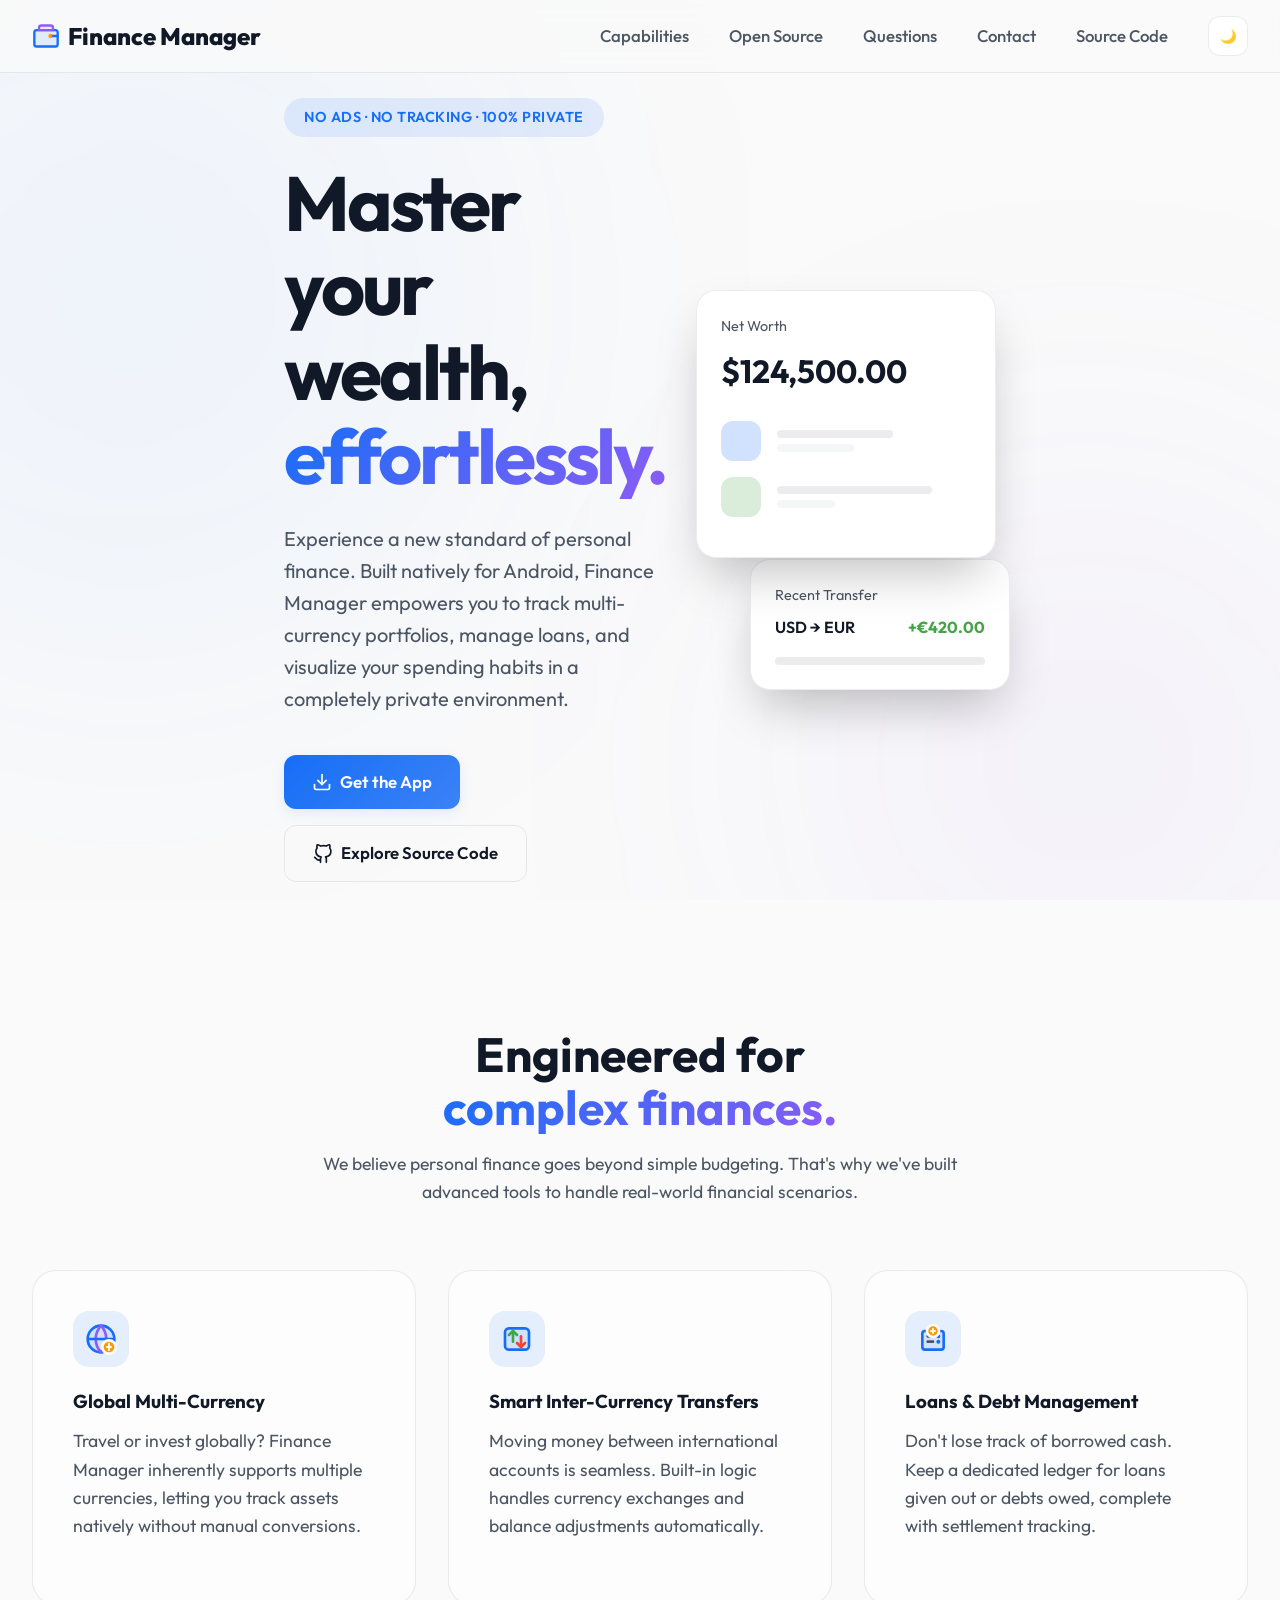
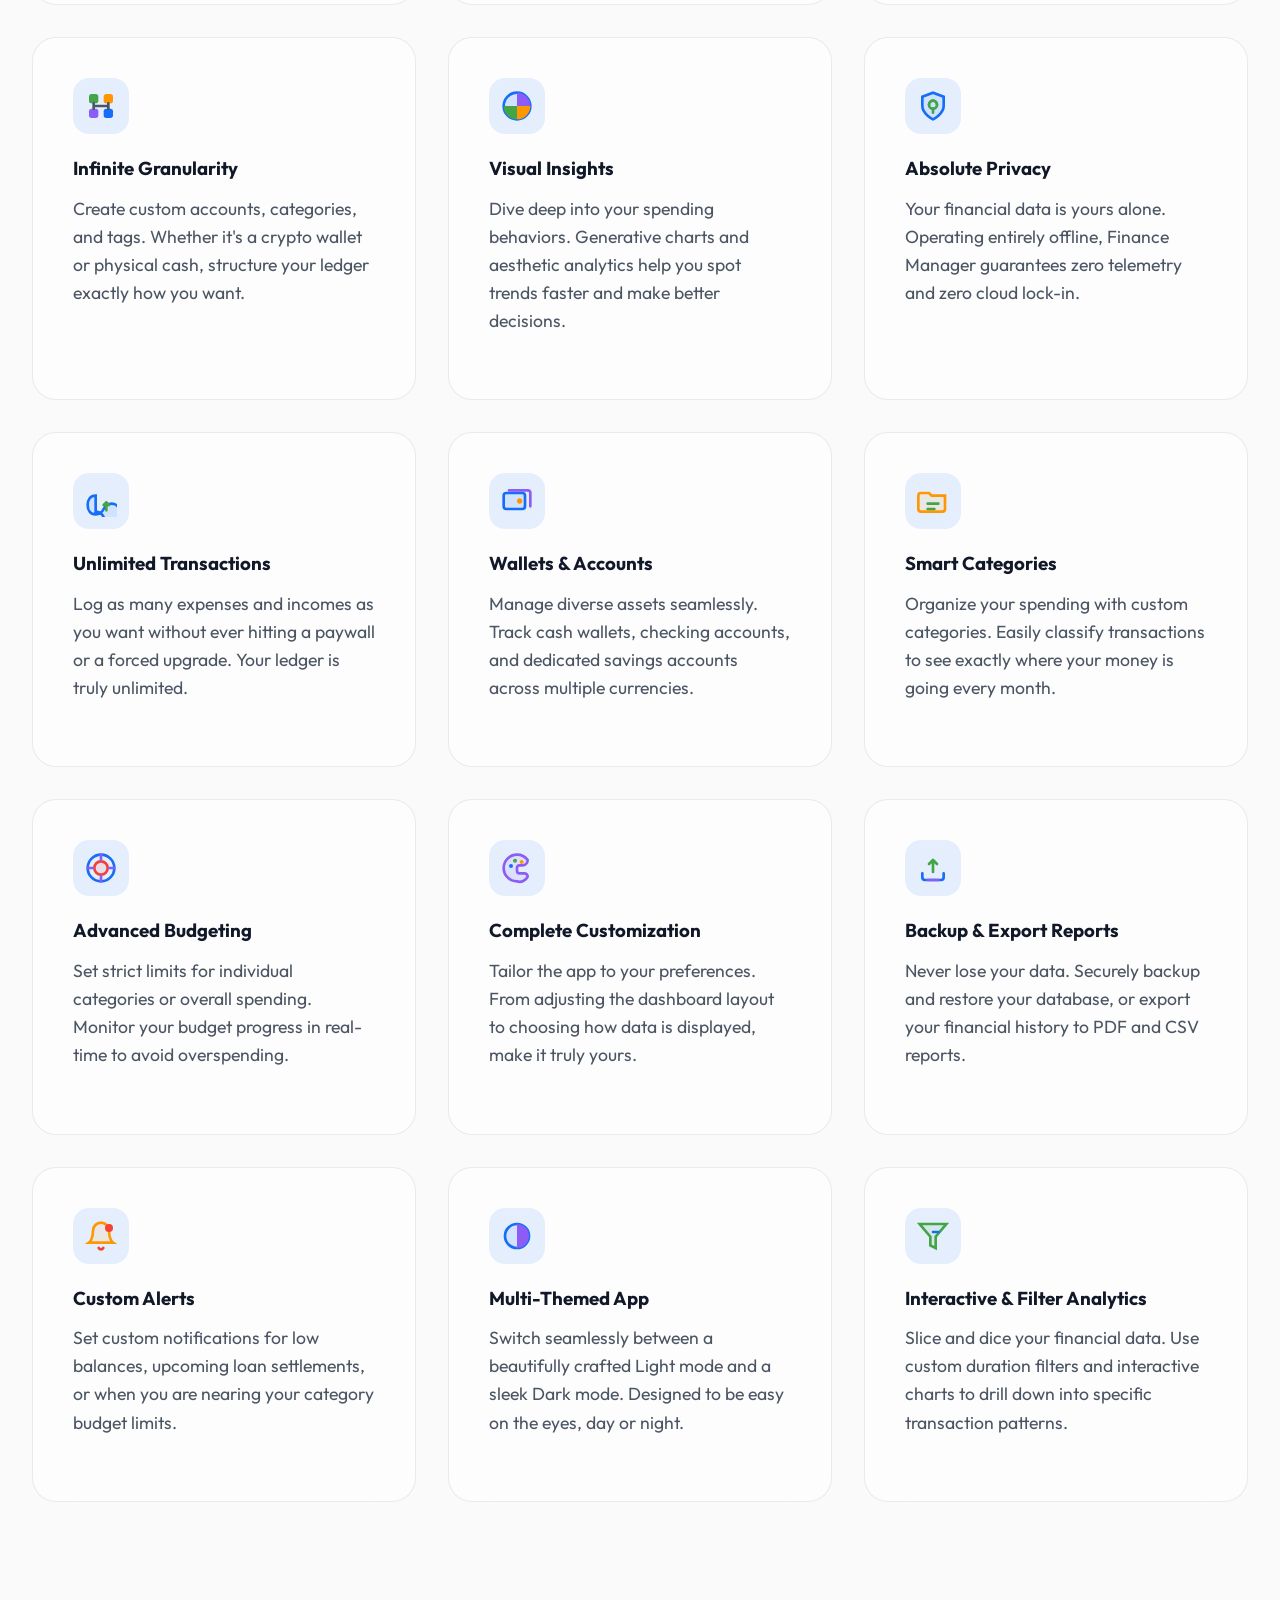
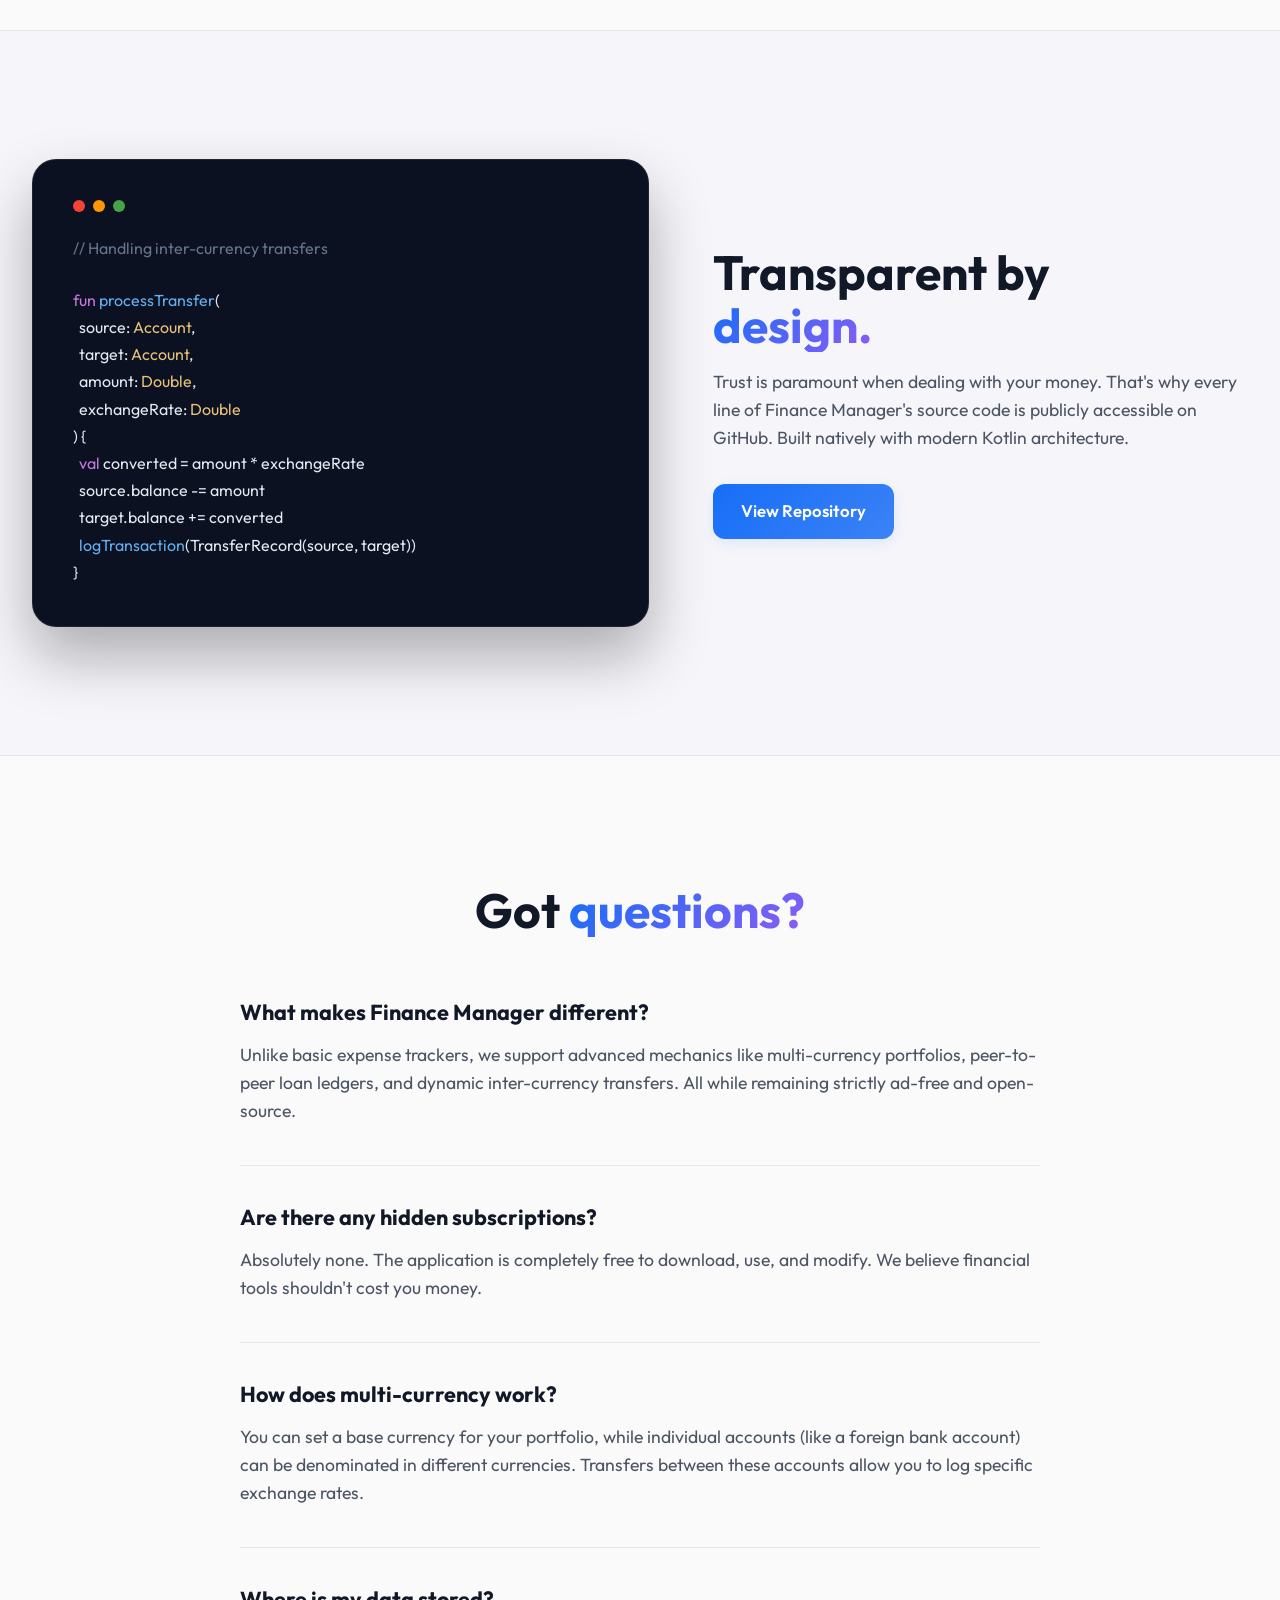
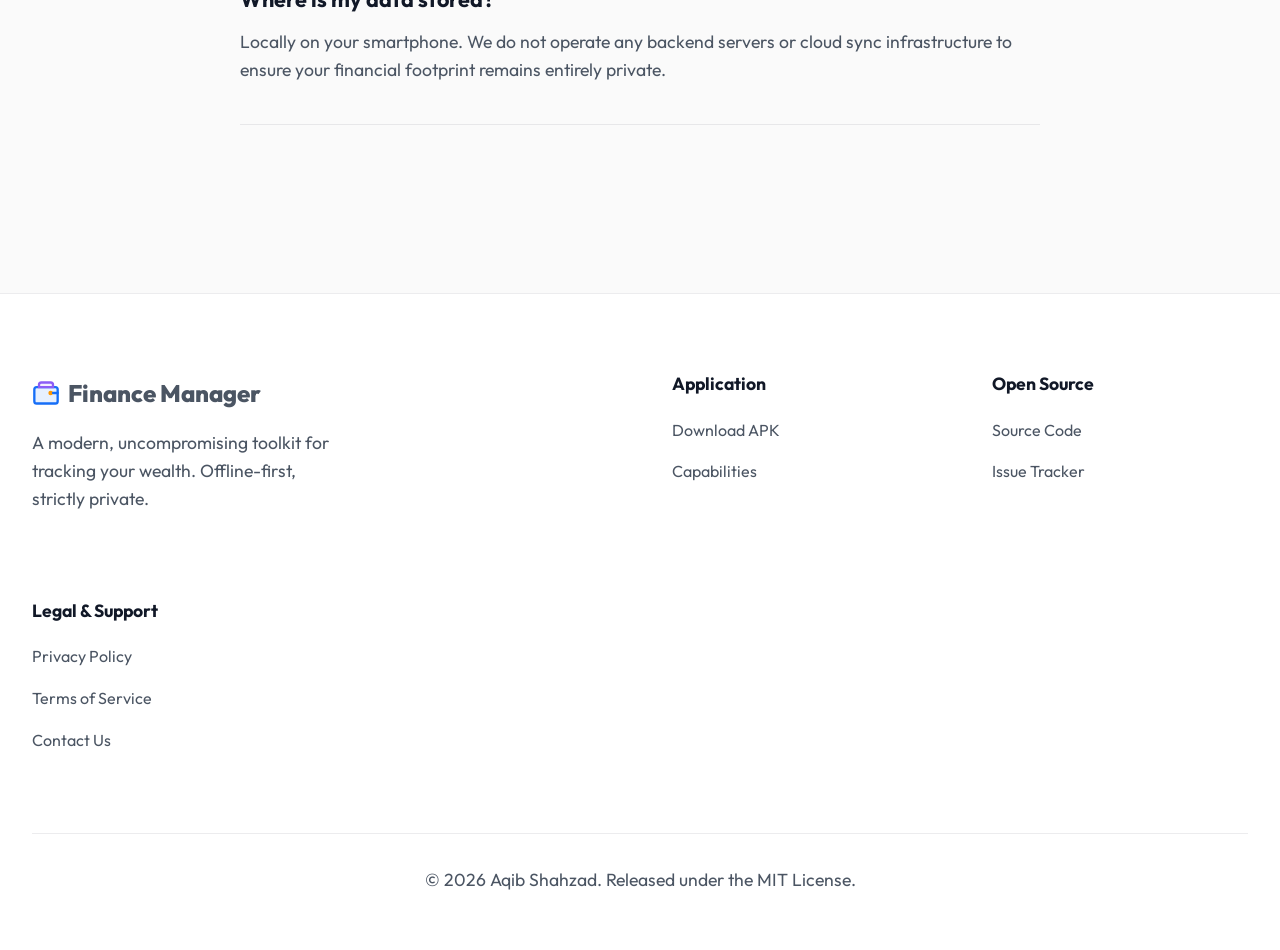
==== index.html @ 9b24bc6f "Added Code" ====
<!DOCTYPE html>
<html lang="en" data-theme="dark">
<head>
    <meta charset="UTF-8">
    <meta name="viewport" content="width=device-width, initial-scale=1.0">
    <title>Finance Manager | Premium Wealth Tracking</title>
    <meta name="description" content="Take absolute control of your wealth. Finance Manager is a modern, offline-first application designed to track expenses, handle multi-currency portfolios, manage loans, and visualize your financial future.">
    <link rel="stylesheet" href="index.css">
    <link rel="icon" href="data:image/svg+xml,<svg xmlns=%22http://www.w3.org/2000/svg%22 viewBox=%220 0 100 100%22><text y=%22.9em%22 font-size=%2290%22>🪙</text></svg>">
</head>
<body>
    <div class="bg-mesh"></div>

    <nav class="navbar">
        <div class="container">
            <a href="index.html" class="logo">
                <svg viewBox="0 0 24 24" fill="none">
                    <path d="M20 7H4a2 2 0 0 0-2 2v10a2 2 0 0 0 2 2h16a2 2 0 0 0 2-2V9a2 2 0 0 0-2-2z" stroke="var(--primary)" stroke-width="2" fill="rgba(22,110,247,0.1)"/>
                    <path d="M16 14a2 2 0 1 0 0-4 2 2 0 0 0 0 4z" fill="var(--warning)"/>
                    <path d="M22 12h-4" stroke="var(--primary)" stroke-width="2" stroke-linecap="round"/>
                    <path d="M8 3h8a2 2 0 0 1 2 2v2H6V5a2 2 0 0 1 2-2z" stroke="var(--accent)" stroke-width="2" fill="rgba(139, 92, 246, 0.1)"/>
                </svg>
                Finance Manager
            </a>
            <div class="nav-links">
                <a href="#features">Capabilities</a>
                <a href="#open-source">Open Source</a>
                <a href="#faq">Questions</a>
                <a href="contact.html">Contact</a>
                <a href="https://github.com/aqibshahzad4485/financemanager" target="_blank" rel="noopener noreferrer">Source Code</a>
                <button id="theme-toggle" class="theme-toggle" aria-label="Toggle Theme">
                    <svg viewBox="0 0 24 24"><path d="M12 3v1m0 16v1m9-9h-1M4 12H3m15.364 6.364l-.707-.707M6.343 6.343l-.707-.707m12.728 0l-.707.707M6.343 17.657l-.707.707M16 12a4 4 0 11-8 0 4 4 0 018 0z" stroke="currentColor" stroke-width="2" stroke-linecap="round" stroke-linejoin="round"/></svg>
                </button>
            </div>
        </div>
    </nav>

    <section class="hero reveal">
        <div class="container hero-container">
            <div class="hero-content">
                <span style="display:inline-block; padding: 0.5rem 1.25rem; border-radius: 50px; background: var(--glow-color); color: var(--primary); font-weight: 600; margin-bottom: 1.5rem; font-size: 0.9rem; letter-spacing: 0.5px;">NO ADS · NO TRACKING · 100% PRIVATE</span>
                <h1>Master your wealth, <br><span class="gradient-text">effortlessly.</span></h1>
                <p>Experience a new standard of personal finance. Built natively for Android, Finance Manager empowers you to track multi-currency portfolios, manage loans, and visualize your spending habits in a completely private environment.</p>
                <div class="hero-btns">
                    <a href="https://github.com/aqibshahzad4485/financemanager/releases" class="btn btn-primary" target="_blank" rel="noopener noreferrer">
                        <svg width="20" height="20" viewBox="0 0 24 24" fill="none" stroke="currentColor" stroke-width="2" stroke-linecap="round" stroke-linejoin="round"><path d="M21 15v4a2 2 0 0 1-2 2H5a2 2 0 0 1-2-2v-4"></path><polyline points="7 10 12 15 17 10"></polyline><line x1="12" y1="15" x2="12" y2="3"></line></svg>
                        Get the App
                    </a>
                    <a href="https://github.com/aqibshahzad4485/financemanager" class="btn btn-outline" target="_blank" rel="noopener noreferrer">
                        <svg width="20" height="20" viewBox="0 0 24 24" fill="none" stroke="currentColor" stroke-width="2" stroke-linecap="round" stroke-linejoin="round"><path d="M9 19c-5 1.5-5-2.5-7-3m14 6v-3.87a3.37 3.37 0 0 0-.94-2.61c3.14-.35 6.44-1.54 6.44-7A5.44 5.44 0 0 0 20 4.77 5.07 5.07 0 0 0 19.91 1S18.73.65 16 2.48a13.38 13.38 0 0 0-7 0C6.27.65 5.09 1 5.09 1A5.07 5.07 0 0 0 5 4.77a5.44 5.44 0 0 0-1.5 3.78c0 5.42 3.3 6.61 6.44 7A3.37 3.37 0 0 0 9 18.13V22"></path></svg>
                        Explore Source Code
                    </a>
                </div>
            </div>
            <div class="hero-visual">
                <div class="floating-cards">
                    <div class="card-mockup card-1">
                        <div style="font-size: 0.9rem; color: var(--text-muted); margin-bottom: 0.5rem;">Net Worth</div>
                        <div style="font-size: 2rem; font-weight: 700; color: var(--text-main); margin-bottom: 1.5rem;">$124,500.00</div>
                        <div class="mockup-row">
                            <div class="mockup-icon" style="background: rgba(22, 110, 247, 0.2);"></div>
                            <div style="flex:1;">
                                <div class="mockup-line" style="width: 60%; margin-bottom: 6px;"></div>
                                <div class="mockup-line" style="width: 40%; opacity: 0.5;"></div>
                            </div>
                        </div>
                        <div class="mockup-row">
                            <div class="mockup-icon" style="background: rgba(67, 165, 70, 0.2);"></div>
                            <div style="flex:1;">
                                <div class="mockup-line" style="width: 80%; margin-bottom: 6px;"></div>
                                <div class="mockup-line" style="width: 30%; opacity: 0.5;"></div>
                            </div>
                        </div>
                    </div>
                    <div class="card-mockup card-2">
                        <div style="font-size: 0.9rem; color: var(--text-muted); margin-bottom: 0.5rem;">Recent Transfer</div>
                        <div style="display:flex; justify-content: space-between; align-items: center; margin-bottom: 1rem;">
                            <div style="font-weight: 600;">USD → EUR</div>
                            <div style="color: var(--success); font-weight: 700;">+€420.00</div>
                        </div>
                        <div class="mockup-line" style="width: 100%;"></div>
                    </div>
                </div>
            </div>
        </div>
    </section>

    <section id="features" class="section">
        <div class="container">
            <div class="reveal" style="text-align: center; max-width: 700px; margin: 0 auto 1rem;">
                <h2 style="font-size: 3rem;">Engineered for <span class="gradient-text">complex finances.</span></h2>
                <p>We believe personal finance goes beyond simple budgeting. That's why we've built advanced tools to handle real-world financial scenarios.</p>
            </div>

            <div class="features-grid">
                <div class="feature-card reveal">
                    <div class="feature-icon-wrapper">
                        <svg viewBox="0 0 24 24" fill="none">
                            <circle cx="12" cy="12" r="10" stroke="var(--primary)" stroke-width="2" fill="rgba(22,110,247,0.1)"/>
                            <path d="M12 2a15.3 15.3 0 0 1 4 10 15.3 15.3 0 0 1-4 10 15.3 15.3 0 0 1-4-10 15.3 15.3 0 0 1 4-10z" stroke="var(--accent)" stroke-width="2"/>
                            <path d="M2 12h20" stroke="var(--primary)" stroke-width="2"/>
                            <circle cx="18" cy="18" r="5" fill="var(--warning)" stroke="var(--bg-color)" stroke-width="2"/>
                            <path d="M18 15.5v5m-1.5-2.5h3" stroke="var(--bg-color)" stroke-width="1.5" stroke-linecap="round"/>
                        </svg>
                    </div>
                    <h3>Global Multi-Currency</h3>
                    <p>Travel or invest globally? Finance Manager inherently supports multiple currencies, letting you track assets natively without manual conversions.</p>
                </div>

                <div class="feature-card reveal" style="transition-delay: 0.1s;">
                    <div class="feature-icon-wrapper">
                        <svg viewBox="0 0 24 24" fill="none">
                            <rect x="3" y="4" width="18" height="16" rx="3" stroke="var(--primary)" stroke-width="2" fill="rgba(22,110,247,0.1)"/>
                            <path d="M6 9l3 -3 3 3" stroke="var(--success)" stroke-width="2" stroke-linecap="round" stroke-linejoin="round"/>
                            <path d="M9 6v8" stroke="var(--success)" stroke-width="2" stroke-linecap="round"/>
                            <path d="M18 15l-3 3-3-3" stroke="var(--error)" stroke-width="2" stroke-linecap="round" stroke-linejoin="round"/>
                            <path d="M15 18v-8" stroke="var(--error)" stroke-width="2" stroke-linecap="round"/>
                        </svg>
                    </div>
                    <h3>Smart Inter-Currency Transfers</h3>
                    <p>Moving money between international accounts is seamless. Built-in logic handles currency exchanges and balance adjustments automatically.</p>
                </div>
                
                <div class="feature-card reveal" style="transition-delay: 0.2s;">
                    <div class="feature-icon-wrapper">
                        <svg viewBox="0 0 24 24" fill="none">
                            <rect x="4" y="6" width="16" height="14" rx="2" stroke="var(--primary)" stroke-width="2" fill="rgba(22,110,247,0.1)"/>
                            <path d="M16 10h.01M16 14h.01" stroke="var(--primary)" stroke-width="3" stroke-linecap="round"/>
                            <path d="M8 10h4m-4 4h4" stroke="var(--text-muted)" stroke-width="2" stroke-linecap="round"/>
                            <circle cx="12" cy="6" r="4.5" fill="var(--warning)" stroke="var(--bg-color)" stroke-width="2"/>
                            <path d="M12 4.5v3m-1.5-1.5h3" stroke="var(--bg-color)" stroke-width="1.5" stroke-linecap="round"/>
                        </svg>
                    </div>
                    <h3>Loans & Debt Management</h3>
                    <p>Don't lose track of borrowed cash. Keep a dedicated ledger for loans given out or debts owed, complete with settlement tracking.</p>
                </div>

                <div class="feature-card reveal" style="transition-delay: 0.3s;">
                    <div class="feature-icon-wrapper">
                        <svg viewBox="0 0 24 24" fill="none">
                            <rect x="3" y="3" width="7" height="7" rx="2" fill="var(--success)"/>
                            <rect x="14" y="3" width="7" height="7" rx="2" fill="var(--warning)"/>
                            <rect x="3" y="14" width="7" height="7" rx="2" fill="var(--accent)"/>
                            <rect x="14" y="14" width="7" height="7" rx="2" fill="var(--primary)"/>
                            <path d="M6.5 10v4m11-4v4m-11-2h11" stroke="var(--text-muted)" stroke-width="2" stroke-linecap="round" stroke-linejoin="round"/>
                        </svg>
                    </div>
                    <h3>Infinite Granularity</h3>
                    <p>Create custom accounts, categories, and tags. Whether it's a crypto wallet or physical cash, structure your ledger exactly how you want.</p>
                </div>

                <div class="feature-card reveal" style="transition-delay: 0.4s;">
                    <div class="feature-icon-wrapper">
                        <svg viewBox="0 0 24 24" fill="none">
                            <circle cx="12" cy="12" r="10" stroke="var(--primary)" stroke-width="2"/>
                            <path d="M12 2a10 10 0 0 1 10 10h-10v-10z" fill="var(--accent)"/>
                            <path d="M12 12h10a10 10 0 0 1-10 10v-10z" fill="var(--warning)"/>
                            <path d="M12 12v10a10 10 0 0 1-10-10h10z" fill="var(--success)"/>
                            <path d="M12 12h-10a10 10 0 0 1 10-10v10z" fill="rgba(22,110,247,0.1)"/>
                        </svg>
                    </div>
                    <h3>Visual Insights</h3>
                    <p>Dive deep into your spending behaviors. Generative charts and aesthetic analytics help you spot trends faster and make better decisions.</p>
                </div>

                <div class="feature-card reveal" style="transition-delay: 0.5s;">
                    <div class="feature-icon-wrapper">
                        <svg viewBox="0 0 24 24" fill="none">
                            <path d="M12 22s8-4 8-10V5l-8-3-8 3v7c0 6 8 10 8 10z" stroke="var(--primary)" stroke-width="2" fill="rgba(22,110,247,0.1)"/>
                            <circle cx="12" cy="11" r="3" stroke="var(--success)" stroke-width="2"/>
                            <path d="M12 14v3" stroke="var(--success)" stroke-width="2" stroke-linecap="round"/>
                            <path d="M9 11c0-1.66 1.34-3 3-3s3 1.34 3 3" stroke="var(--success)" stroke-width="2" stroke-linecap="round"/>
                        </svg>
                    </div>
                    <h3>Absolute Privacy</h3>
                    <p>Your financial data is yours alone. Operating entirely offline, Finance Manager guarantees zero telemetry and zero cloud lock-in.</p>
                </div>

                <!-- New Added Features -->
                <div class="feature-card reveal" style="transition-delay: 0.1s;">
                    <div class="feature-icon-wrapper">
                        <svg viewBox="0 0 24 24" fill="none">
                            <path d="M8 8C4 8 2 11 2 15s2 7 6 7c3 0 5-2 6-4 1-2 3-4 6-4 4 0 6 3 6 7s-2 7-6 7c-3 0-5-2-6-4-1-2-3-4-6-4z" stroke="var(--primary)" stroke-width="2" fill="rgba(22,110,247,0.1)"/>
                            <path d="M14 15l2-2 2 2m-2-2v6" stroke="var(--success)" stroke-width="2" stroke-linecap="round" stroke-linejoin="round"/>
                        </svg>
                    </div>
                    <h3>Unlimited Transactions</h3>
                    <p>Log as many expenses and incomes as you want without ever hitting a paywall or a forced upgrade. Your ledger is truly unlimited.</p>
                </div>

                <div class="feature-card reveal" style="transition-delay: 0.2s;">
                    <div class="feature-icon-wrapper">
                        <svg viewBox="0 0 24 24" fill="none">
                            <rect x="2" y="6" width="16" height="12" rx="2" stroke="var(--primary)" stroke-width="2" fill="rgba(22,110,247,0.1)"/>
                            <path d="M6 4h14a2 2 0 0 1 2 2v10" stroke="var(--accent)" stroke-width="2" stroke-linecap="round"/>
                            <circle cx="14" cy="12" r="2" fill="var(--warning)"/>
                        </svg>
                    </div>
                    <h3>Wallets & Accounts</h3>
                    <p>Manage diverse assets seamlessly. Track cash wallets, checking accounts, and dedicated savings accounts across multiple currencies.</p>
                </div>

                <div class="feature-card reveal" style="transition-delay: 0.3s;">
                    <div class="feature-icon-wrapper">
                        <svg viewBox="0 0 24 24" fill="none">
                            <path d="M3 6h6l2 2h10v10a2 2 0 0 1-2 2H3a2 2 0 0 1-2-2V8a2 2 0 0 1 2-2z" stroke="var(--warning)" stroke-width="2" fill="rgba(255,152,0,0.1)"/>
                            <path d="M8 14h8M8 18h5" stroke="var(--success)" stroke-width="2" stroke-linecap="round"/>
                        </svg>
                    </div>
                    <h3>Smart Categories</h3>
                    <p>Organize your spending with custom categories. Easily classify transactions to see exactly where your money is going every month.</p>
                </div>

                <div class="feature-card reveal" style="transition-delay: 0.4s;">
                    <div class="feature-icon-wrapper">
                        <svg viewBox="0 0 24 24" fill="none">
                            <circle cx="12" cy="12" r="10" stroke="var(--primary)" stroke-width="2"/>
                            <circle cx="12" cy="12" r="5" stroke="var(--error)" stroke-width="2" fill="rgba(244,67,54,0.1)"/>
                            <path d="M12 2v4M12 18v4M2 12h4M18 12h4" stroke="var(--accent)" stroke-width="2" stroke-linecap="round"/>
                        </svg>
                    </div>
                    <h3>Advanced Budgeting</h3>
                    <p>Set strict limits for individual categories or overall spending. Monitor your budget progress in real-time to avoid overspending.</p>
                </div>

                <div class="feature-card reveal" style="transition-delay: 0.5s;">
                    <div class="feature-icon-wrapper">
                        <svg viewBox="0 0 24 24" fill="none">
                            <path d="M12 22C6.477 22 2 17.523 2 12S6.477 2 12 2a9.99 9.99 0 0 1 8 4 4 4 0 0 1-4 4h-2a2 2 0 0 0-2 2v2a2 2 0 0 0 2 2h3.5c1.4 0 2.5 1.1 2.5 2.5A6.5 6.5 0 0 1 12 22z" stroke="var(--accent)" stroke-width="2" fill="rgba(139,92,246,0.1)"/>
                            <circle cx="7.5" cy="10.5" r="1.5" fill="var(--primary)"/>
                            <circle cx="10.5" cy="6.5" r="1.5" fill="var(--success)"/>
                            <circle cx="15.5" cy="7.5" r="1.5" fill="var(--warning)"/>
                        </svg>
                    </div>
                    <h3>Complete Customization</h3>
                    <p>Tailor the app to your preferences. From adjusting the dashboard layout to choosing how data is displayed, make it truly yours.</p>
                </div>

                <div class="feature-card reveal" style="transition-delay: 0.1s;">
                    <div class="feature-icon-wrapper">
                        <svg viewBox="0 0 24 24" fill="none">
                            <path d="M12 15v-9m-3 3l3-3 3 3" stroke="var(--success)" stroke-width="2" stroke-linecap="round" stroke-linejoin="round"/>
                            <path d="M20 16v3a2 2 0 0 1-2 2H6a2 2 0 0 1-2-2v-3" stroke="var(--primary)" stroke-width="2" stroke-linecap="round"/>
                            <path d="M8 21h8" stroke="var(--accent)" stroke-width="2" stroke-linecap="round"/>
                        </svg>
                    </div>
                    <h3>Backup & Export Reports</h3>
                    <p>Never lose your data. Securely backup and restore your database, or export your financial history to PDF and CSV reports.</p>
                </div>

                <div class="feature-card reveal" style="transition-delay: 0.2s;">
                    <div class="feature-icon-wrapper">
                        <svg viewBox="0 0 24 24" fill="none">
                            <path d="M18 8A6 6 0 0 0 6 8c0 7-3 9-3 9h18s-3-2-3-9" stroke="var(--warning)" stroke-width="2" fill="rgba(255,152,0,0.1)"/>
                            <path d="M13.73 21a2 2 0 0 1-3.46 0" stroke="var(--error)" stroke-width="2" stroke-linecap="round"/>
                            <circle cx="18" cy="6" r="3" fill="var(--error)"/>
                        </svg>
                    </div>
                    <h3>Custom Alerts</h3>
                    <p>Set custom notifications for low balances, upcoming loan settlements, or when you are nearing your category budget limits.</p>
                </div>

                <div class="feature-card reveal" style="transition-delay: 0.3s;">
                    <div class="feature-icon-wrapper">
                        <svg viewBox="0 0 24 24" fill="none">
                            <circle cx="12" cy="12" r="9" stroke="var(--primary)" stroke-width="2"/>
                            <path d="M12 3a9 9 0 0 1 0 18z" fill="var(--accent)"/>
                            <path d="M12 3a9 9 0 0 0 0 18z" fill="rgba(22,110,247,0.1)"/>
                        </svg>
                    </div>
                    <h3>Multi-Themed App</h3>
                    <p>Switch seamlessly between a beautifully crafted Light mode and a sleek Dark mode. Designed to be easy on the eyes, day or night.</p>
                </div>

                <div class="feature-card reveal" style="transition-delay: 0.4s;">
                    <div class="feature-icon-wrapper">
                        <svg viewBox="0 0 24 24" fill="none">
                            <path d="M22 3H2l8 9.46V19l4 2v-8.54L22 3z" stroke="var(--success)" stroke-width="2" fill="rgba(67,165,70,0.1)"/>
                            <path d="M12 9h4" stroke="var(--primary)" stroke-width="2" stroke-linecap="round"/>
                        </svg>
                    </div>
                    <h3>Interactive & Filter Analytics</h3>
                    <p>Slice and dice your financial data. Use custom duration filters and interactive charts to drill down into specific transaction patterns.</p>
                </div>
            </div>
        </div>
    </section>

    <section id="open-source" class="section" style="background: rgba(139, 92, 246, 0.03); border-top: 1px solid var(--border-color); border-bottom: 1px solid var(--border-color);">
        <div class="container" style="display: flex; align-items: center; justify-content: space-between; gap: 4rem; flex-wrap: wrap;">
            <div class="reveal" style="flex: 1; min-width: 300px; background: #0B1121; padding: 2.5rem; border-radius: 24px; border: 1px solid rgba(255,255,255,0.08); color: #F8FAFC; box-shadow: 0 30px 60px rgba(0,0,0,0.3); font-family: monospace; font-size: 1rem;">
                <div style="display: flex; gap: 8px; margin-bottom: 1.5rem;">
                    <div style="width: 12px; height: 12px; border-radius: 50%; background: #F44336;"></div>
                    <div style="width: 12px; height: 12px; border-radius: 50%; background: #FF9800;"></div>
                    <div style="width: 12px; height: 12px; border-radius: 50%; background: #43A546;"></div>
                </div>
                <div style="color: #64748B;">// Handling inter-currency transfers</div>
                <br>
                <div style="color: #E2E8F0; line-height: 1.7;">
                    <span style="color: #C678DD;">fun</span> <span style="color: #61AFEF;">processTransfer</span>(<br>
                    &nbsp;&nbsp;source: <span style="color: #E5C07B;">Account</span>,<br>
                    &nbsp;&nbsp;target: <span style="color: #E5C07B;">Account</span>,<br>
                    &nbsp;&nbsp;amount: <span style="color: #E5C07B;">Double</span>,<br>
                    &nbsp;&nbsp;exchangeRate: <span style="color: #E5C07B;">Double</span><br>
                    ) {<br>
                    &nbsp;&nbsp;<span style="color: #C678DD;">val</span> converted = amount * exchangeRate<br>
                    &nbsp;&nbsp;source.balance -= amount<br>
                    &nbsp;&nbsp;target.balance += converted<br>
                    &nbsp;&nbsp;<span style="color: #61AFEF;">logTransaction</span>(TransferRecord(source, target))<br>
                    }
                </div>
            </div>
            <div class="reveal" style="flex: 1; min-width: 300px;">
                <h2 style="font-size: 3rem;">Transparent by <br><span class="gradient-text">design.</span></h2>
                <p>Trust is paramount when dealing with your money. That's why every line of Finance Manager's source code is publicly accessible on GitHub. Built natively with modern Kotlin architecture.</p>
                <div style="display: flex; gap: 1rem; margin-top: 2rem;">
                    <a href="https://github.com/aqibshahzad4485/financemanager" class="btn btn-primary" target="_blank" rel="noopener noreferrer">View Repository</a>
                </div>
            </div>
        </div>
    </section>

    <section id="faq" class="section">
        <div class="container">
            <h2 class="reveal" style="text-align: center; font-size: 3rem; margin-bottom: 4rem;">Got <span class="gradient-text">questions?</span></h2>
            
            <div style="max-width: 800px; margin: 0 auto;">
                <div class="reveal" style="margin-bottom: 2.5rem; padding-bottom: 2.5rem; border-bottom: 1px solid var(--border-color);">
                    <h3 style="font-size: 1.35rem;">What makes Finance Manager different?</h3>
                    <p style="margin-bottom: 0;">Unlike basic expense trackers, we support advanced mechanics like multi-currency portfolios, peer-to-peer loan ledgers, and dynamic inter-currency transfers. All while remaining strictly ad-free and open-source.</p>
                </div>
                
                <div class="reveal" style="margin-bottom: 2.5rem; padding-bottom: 2.5rem; border-bottom: 1px solid var(--border-color);">
                    <h3 style="font-size: 1.35rem;">Are there any hidden subscriptions?</h3>
                    <p style="margin-bottom: 0;">Absolutely none. The application is completely free to download, use, and modify. We believe financial tools shouldn't cost you money.</p>
                </div>

                <div class="reveal" style="margin-bottom: 2.5rem; padding-bottom: 2.5rem; border-bottom: 1px solid var(--border-color);">
                    <h3 style="font-size: 1.35rem;">How does multi-currency work?</h3>
                    <p style="margin-bottom: 0;">You can set a base currency for your portfolio, while individual accounts (like a foreign bank account) can be denominated in different currencies. Transfers between these accounts allow you to log specific exchange rates.</p>
                </div>

                <div class="reveal" style="margin-bottom: 2.5rem; padding-bottom: 2.5rem; border-bottom: 1px solid var(--border-color);">
                    <h3 style="font-size: 1.35rem;">Where is my data stored?</h3>
                    <p style="margin-bottom: 0;">Locally on your smartphone. We do not operate any backend servers or cloud sync infrastructure to ensure your financial footprint remains entirely private.</p>
                </div>
            </div>
        </div>
    </section>

    <footer class="footer reveal">
        <div class="container">
            <div class="footer-grid">
                <div class="footer-col" style="grid-column: span 2;">
                    <a href="index.html" class="logo" style="margin-bottom: 1rem;">
                        <svg viewBox="0 0 24 24" fill="none">
                            <path d="M20 7H4a2 2 0 0 0-2 2v10a2 2 0 0 0 2 2h16a2 2 0 0 0 2-2V9a2 2 0 0 0-2-2z" stroke="var(--primary)" stroke-width="2" fill="rgba(22,110,247,0.1)"/>
                            <path d="M16 14a2 2 0 1 0 0-4 2 2 0 0 0 0 4z" fill="var(--warning)"/>
                            <path d="M22 12h-4" stroke="var(--primary)" stroke-width="2" stroke-linecap="round"/>
                            <path d="M8 3h8a2 2 0 0 1 2 2v2H6V5a2 2 0 0 1 2-2z" stroke="var(--accent)" stroke-width="2" fill="rgba(139, 92, 246, 0.1)"/>
                        </svg>
                        Finance Manager
                    </a>
                    <p style="max-width: 300px;">A modern, uncompromising toolkit for tracking your wealth. Offline-first, strictly private.</p>
                </div>
                <div class="footer-col">
                    <h4>Application</h4>
                    <ul>
                        <li><a href="https://github.com/aqibshahzad4485/financemanager/releases">Download APK</a></li>
                        <li><a href="#features">Capabilities</a></li>
                    </ul>
                </div>
                <div class="footer-col">
                    <h4>Open Source</h4>
                    <ul>
                        <li><a href="https://github.com/aqibshahzad4485/financemanager" target="_blank" rel="noopener noreferrer">Source Code</a></li>
                        <li><a href="https://github.com/aqibshahzad4485/financemanager/issues" target="_blank" rel="noopener noreferrer">Issue Tracker</a></li>
                    </ul>
                </div>
                <div class="footer-col">
                    <h4>Legal & Support</h4>
                    <ul>
                        <li><a href="privacy-policy.html">Privacy Policy</a></li>
                        <li><a href="terms.html">Terms of Service</a></li>
                        <li><a href="contact.html">Contact Us</a></li>
                    </ul>
                </div>
            </div>
            <div class="footer-bottom">
                <p>&copy; 2026 Aqib Shahzad. Released under the MIT License.</p>
            </div>
        </div>
    </footer>

    <script src="script.js"></script>
</body>
</html>
---- index.css ----
@import url('https://fonts.googleapis.com/css2?family=Outfit:wght@300;400;500;600;700;800&display=swap');

:root {
    /* Brand Colors from App */
    --primary: #166EF7;
    --primary-hover: #1059C9;
    --success: #43A546;
    --warning: #FF9800;
    --error: #F44336;
    --accent: #8b5CF6; /* New accent for gradient mix */

    /* Light Theme */
    --bg-color: #FAFAFA;
    --text-main: #111827;
    --text-muted: #4B5563;
    --card-bg: rgba(255, 255, 255, 0.6);
    --nav-bg: rgba(250, 250, 250, 0.85);
    --border-color: rgba(17, 24, 39, 0.08);
    --glow-color: rgba(22, 110, 247, 0.1);
    --surface: #ffffff;
}

[data-theme="dark"] {
    /* Dark Theme */
    --bg-color: #050505;
    --text-main: #F9FAFB;
    --text-muted: #9CA3AF;
    --card-bg: rgba(17, 24, 39, 0.4);
    --nav-bg: rgba(5, 5, 5, 0.85);
    --border-color: rgba(255, 255, 255, 0.08);
    --glow-color: rgba(22, 110, 247, 0.2);
    --surface: #111827;
    color-scheme: dark;
}

* {
    margin: 0;
    padding: 0;
    box-sizing: border-box;
    font-family: 'Outfit', sans-serif;
    transition: background-color 0.3s ease, color 0.3s ease, border-color 0.3s ease;
}

body {
    background-color: var(--bg-color);
    color: var(--text-main);
    line-height: 1.6;
    overflow-x: hidden;
    position: relative;
}

/* Background Gradients */
.bg-mesh {
    position: fixed;
    top: 0;
    left: 0;
    width: 100vw;
    height: 100vh;
    z-index: -1;
    overflow: hidden;
    pointer-events: none;
}
.bg-mesh::before, .bg-mesh::after {
    content: '';
    position: absolute;
    border-radius: 50%;
    filter: blur(150px);
    opacity: 0.5;
    animation: float 25s infinite ease-in-out alternate;
}
.bg-mesh::before {
    top: -10%;
    left: -20%;
    width: 60vw;
    height: 60vw;
    background: var(--glow-color);
}
.bg-mesh::after {
    bottom: -20%;
    right: -10%;
    width: 50vw;
    height: 50vw;
    background: rgba(139, 92, 246, 0.1); /* Subtle accent purple */
    animation-delay: -12s;
}

@keyframes float {
    0% { transform: translate(0, 0) scale(1); }
    100% { transform: translate(15%, 15%) scale(1.2); }
}

/* Typography utilities */
h1, h2, h3, h4 {
    font-weight: 700;
    line-height: 1.1;
    margin-bottom: 1rem;
    color: var(--text-main);
}
p {
    color: var(--text-muted);
    margin-bottom: 1.5rem;
    font-size: 1.1rem;
}
a {
    color: var(--primary);
    text-decoration: none;
    transition: color 0.2s ease;
}
a:hover {
    color: var(--primary-hover);
}
.gradient-text {
    background: linear-gradient(135deg, var(--primary), var(--accent));
    -webkit-background-clip: text;
    -webkit-text-fill-color: transparent;
    display: inline-block;
}

/* Layout Utilities */
.container {
    max-width: 1280px;
    margin: 0 auto;
    padding: 0 2rem;
}
.section {
    padding: 8rem 0;
}

/* Navbar */
.navbar {
    position: fixed;
    top: 0;
    width: 100%;
    padding: 1rem 0;
    background: var(--nav-bg);
    backdrop-filter: blur(16px);
    -webkit-backdrop-filter: blur(16px);
    border-bottom: 1px solid var(--border-color);
    z-index: 1000;
}
.navbar .container {
    display: flex;
    justify-content: space-between;
    align-items: center;
}
.logo {
    font-size: 1.5rem;
    font-weight: 800;
    display: flex;
    align-items: center;
    gap: 0.5rem;
    color: var(--text-main);
}
.logo svg {
    width: 28px;
    height: 28px;
}
.nav-links {
    display: flex;
    gap: 2.5rem;
    align-items: center;
}
.nav-links a {
    color: var(--text-muted);
    font-weight: 500;
    font-size: 1.05rem;
}
.nav-links a:hover {
    color: var(--primary);
}

/* Buttons */
.btn {
    display: inline-flex;
    align-items: center;
    justify-content: center;
    gap: 0.5rem;
    padding: 0.875rem 1.75rem;
    border-radius: 12px;
    font-weight: 600;
    cursor: pointer;
    border: none;
    transition: all 0.3s cubic-bezier(0.4, 0, 0.2, 1);
    font-size: 1.05rem;
}
.btn-primary {
    background: linear-gradient(135deg, var(--primary), #3B82F6);
    color: #fff !important;
    box-shadow: 0 4px 14px var(--glow-color);
}
.btn-primary:hover {
    transform: translateY(-2px);
    box-shadow: 0 8px 25px var(--glow-color);
}
.btn-outline {
    background: transparent;
    color: var(--text-main) !important;
    border: 1.5px solid var(--border-color);
}
.btn-outline:hover {
    border-color: var(--primary);
    background: var(--glow-color);
}

/* Hero Section: Side-by-Side */
.hero {
    min-height: 100vh;
    display: flex;
    align-items: center;
    padding-top: 80px;
}
.hero-container {
    display: flex;
    align-items: center;
    gap: 4rem;
}
.hero-content {
    flex: 1;
}
.hero-visual {
    flex: 1;
    position: relative;
}
.hero h1 {
    font-size: clamp(3.5rem, 6vw, 5.5rem);
    letter-spacing: -0.04em;
    margin-bottom: 1.5rem;
}
.hero p {
    font-size: 1.25rem;
    max-width: 540px;
    margin-bottom: 2.5rem;
}
.hero-btns {
    display: flex;
    gap: 1rem;
    flex-wrap: wrap;
}

/* Floating App Preview Cards */
.floating-cards {
    position: relative;
    width: 100%;
    height: 500px;
}
.card-mockup {
    position: absolute;
    background: var(--surface);
    border: 1px solid var(--border-color);
    border-radius: 20px;
    padding: 1.5rem;
    box-shadow: 0 25px 50px -12px rgba(0,0,0,0.25);
    backdrop-filter: blur(10px);
}
.card-1 {
    top: 50px;
    right: 0;
    width: 300px;
    z-index: 2;
    animation: float-y 6s infinite ease-in-out;
}
.card-2 {
    bottom: 50px;
    left: 20px;
    width: 260px;
    z-index: 1;
    animation: float-y 8s infinite ease-in-out reverse;
}
.mockup-row {
    display: flex;
    align-items: center;
    gap: 1rem;
    margin-bottom: 1rem;
}
.mockup-icon {
    width: 40px; height: 40px; border-radius: 12px;
}
.mockup-line {
    height: 8px; border-radius: 4px; background: var(--border-color);
}

@keyframes float-y {
    0% { transform: translateY(0); }
    50% { transform: translateY(-20px); }
    100% { transform: translateY(0); }
}

/* Features Grid */
.features-grid {
    display: grid;
    grid-template-columns: repeat(auto-fit, minmax(320px, 1fr));
    gap: 2rem;
    margin-top: 4rem;
}
.feature-card {
    background: var(--card-bg);
    border: 1px solid var(--border-color);
    border-radius: 24px;
    padding: 2.5rem;
    backdrop-filter: blur(20px);
    -webkit-backdrop-filter: blur(20px);
    transition: all 0.4s cubic-bezier(0.4, 0, 0.2, 1);
    position: relative;
    overflow: hidden;
}
/* Gradient Border Effect */
.feature-card::before {
    content: "";
    position: absolute;
    top: 0; left: 0; right: 0; height: 3px;
    background: linear-gradient(90deg, var(--primary), var(--accent));
    opacity: 0;
    transition: opacity 0.3s ease;
}
.feature-card:hover {
    transform: translateY(-8px);
    box-shadow: 0 20px 40px rgba(0,0,0,0.08);
}
.feature-card:hover::before {
    opacity: 1;
}
.feature-icon-wrapper {
    width: 56px;
    height: 56px;
    border-radius: 16px;
    background: var(--glow-color);
    display: flex;
    align-items: center;
    justify-content: center;
    margin-bottom: 1.5rem;
}
.feature-icon-wrapper svg {
    width: 32px;
    height: 32px;
}

/* Legal Pages Typography */
.legal-content {
    max-width: 800px;
    margin: 140px auto 5rem;
    background: var(--card-bg);
    padding: 4rem;
    border-radius: 24px;
    border: 1px solid var(--border-color);
    backdrop-filter: blur(12px);
    box-shadow: 0 10px 30px rgba(0,0,0,0.02);
}
.legal-content h1 {
    font-size: 3rem;
    margin-bottom: 0.5rem;
    letter-spacing: -0.02em;
}
.legal-content h2 {
    font-size: 1.75rem;
    margin-top: 3rem;
    margin-bottom: 1rem;
    color: var(--primary);
}
.legal-content p {
    font-size: 1.1rem;
}
.legal-content ul {
    margin-left: 1.5rem;
    margin-bottom: 1.5rem;
    color: var(--text-muted);
}
.legal-content li {
    margin-bottom: 0.75rem;
    font-size: 1.1rem;
}

/* Footer */
.footer {
    background: var(--surface);
    border-top: 1px solid var(--border-color);
    padding: 5rem 0 2rem;
}
.footer-grid {
    display: grid;
    grid-template-columns: repeat(auto-fit, minmax(200px, 1fr));
    gap: 4rem;
    margin-bottom: 4rem;
}
.footer-col h4 {
    margin-bottom: 1.5rem;
    font-size: 1.1rem;
    color: var(--text-main);
}
.footer-col ul {
    list-style: none;
}
.footer-col ul li {
    margin-bottom: 1rem;
}
.footer-col a {
    color: var(--text-muted);
    transition: color 0.2s ease;
}
.footer-col a:hover {
    color: var(--primary);
}
.footer-bottom {
    text-align: center;
    padding-top: 2rem;
    border-top: 1px solid var(--border-color);
    color: var(--text-muted);
}

/* Theme Toggle */
.theme-toggle {
    background: var(--surface);
    border: 1px solid var(--border-color);
    color: var(--text-main);
    cursor: pointer;
    padding: 0.5rem;
    display: flex;
    align-items: center;
    justify-content: center;
    border-radius: 12px;
    transition: all 0.2s ease;
    width: 40px;
    height: 40px;
}
.theme-toggle:hover {
    border-color: var(--primary);
    color: var(--primary);
}
.theme-toggle svg {
    width: 20px;
    height: 20px;
    fill: currentColor;
}

/* Responsive */
@media (max-width: 992px) {
    .hero-container {
        flex-direction: column;
        text-align: center;
        padding-top: 40px;
    }
    .hero p {
        margin: 0 auto 2.5rem;
    }
    .hero-btns {
        justify-content: center;
    }
    .floating-cards {
        height: 400px;
    }
    .card-1 { right: 50%; transform: translateX(50%); top: 0; }
    .card-2 { display: none; }
}

@media (max-width: 768px) {
    .nav-links a {
        display: none; /* simple mobile hide for links */
    }
    .hero h1 {
        font-size: 2.75rem;
    }
    .section {
        padding: 5rem 0;
    }
    .legal-content {
        padding: 2rem;
        margin: 100px 1rem 2rem;
    }
}

/* Micro-animations */
.reveal {
    opacity: 0;
    transform: translateY(40px);
    transition: all 1s cubic-bezier(0.16, 1, 0.3, 1);
}
.reveal.active {
    opacity: 1;
    transform: translateY(0);
}

/* Form Controls */
.form-group {
    margin-bottom: 2rem;
    position: relative;
}
.form-label {
    display: block;
    margin-bottom: 0.5rem;
    font-weight: 600;
    color: var(--text-main);
}
.form-control {
    box-sizing: border-box;
    display: block;
    width: 100%;
    padding: 1rem 1.25rem;
    border-radius: 12px;
    border: 2px solid transparent;
    background-color: var(--surface);
    color: var(--text-main);
    font-size: 1rem;
    font-family: 'Outfit', sans-serif;
    transition: all 0.3s cubic-bezier(0.4, 0, 0.2, 1);
    outline: none;
    box-shadow: 0 2px 4px rgba(0,0,0,0.02) inset;
}
[data-theme="dark"] .form-control {
    background-color: rgba(255, 255, 255, 0.03);
    border: 1px solid rgba(255, 255, 255, 0.1);
}
.form-control:hover {
    transform: translateY(-2px);
    box-shadow: 0 4px 12px rgba(0,0,0,0.05);
}
[data-theme="dark"] .form-control:hover {
    border-color: rgba(255, 255, 255, 0.2);
    box-shadow: 0 4px 12px rgba(0,0,0,0.2);
}
.form-control:focus {
    border-color: var(--primary);
    transform: translateY(-2px);
    box-shadow: 0 0 0 4px rgba(22, 110, 247, 0.15);
}
textarea.form-control {
    resize: vertical;
    min-height: 120px;
}
.char-counter {
    position: absolute;
    bottom: -1.25rem;
    right: 0.5rem;
    font-size: 0.8rem;
    color: var(--text-muted);
    font-weight: 500;
    transition: color 0.3s ease;
}
.char-counter.limit-reached {
    color: var(--error);
}
select.form-control {
    appearance: none;
    background-image: url("data:image/svg+xml,%3Csvg viewBox='0 0 24 24' fill='none' xmlns='http://www.w3.org/2000/svg'%3E%3Cpath d='M6 9l6 6 6-6' stroke='%234B5563' stroke-width='2' stroke-linecap='round' stroke-linejoin='round'/%3E%3C/svg%3E") !important;
    background-repeat: no-repeat !important;
    background-position: right 1.25rem center !important;
    background-size: 1.5em !important;
    padding-right: 3rem;
}
select.form-control option {
    background-color: #111827 !important;
    color: #F9FAFB !important;
}
[data-theme="dark"] select.form-control {
    background-image: url("data:image/svg+xml,%3Csvg viewBox='0 0 24 24' fill='none' xmlns='http://www.w3.org/2000/svg'%3E%3Cpath d='M6 9l6 6 6-6' stroke='%239CA3AF' stroke-width='2' stroke-linecap='round' stroke-linejoin='round'/%3E%3C/svg%3E") !important;
    background-repeat: no-repeat !important;
    background-position: right 1.25rem center !important;
    background-size: 1.5em !important;
    color-scheme: dark !important;
}
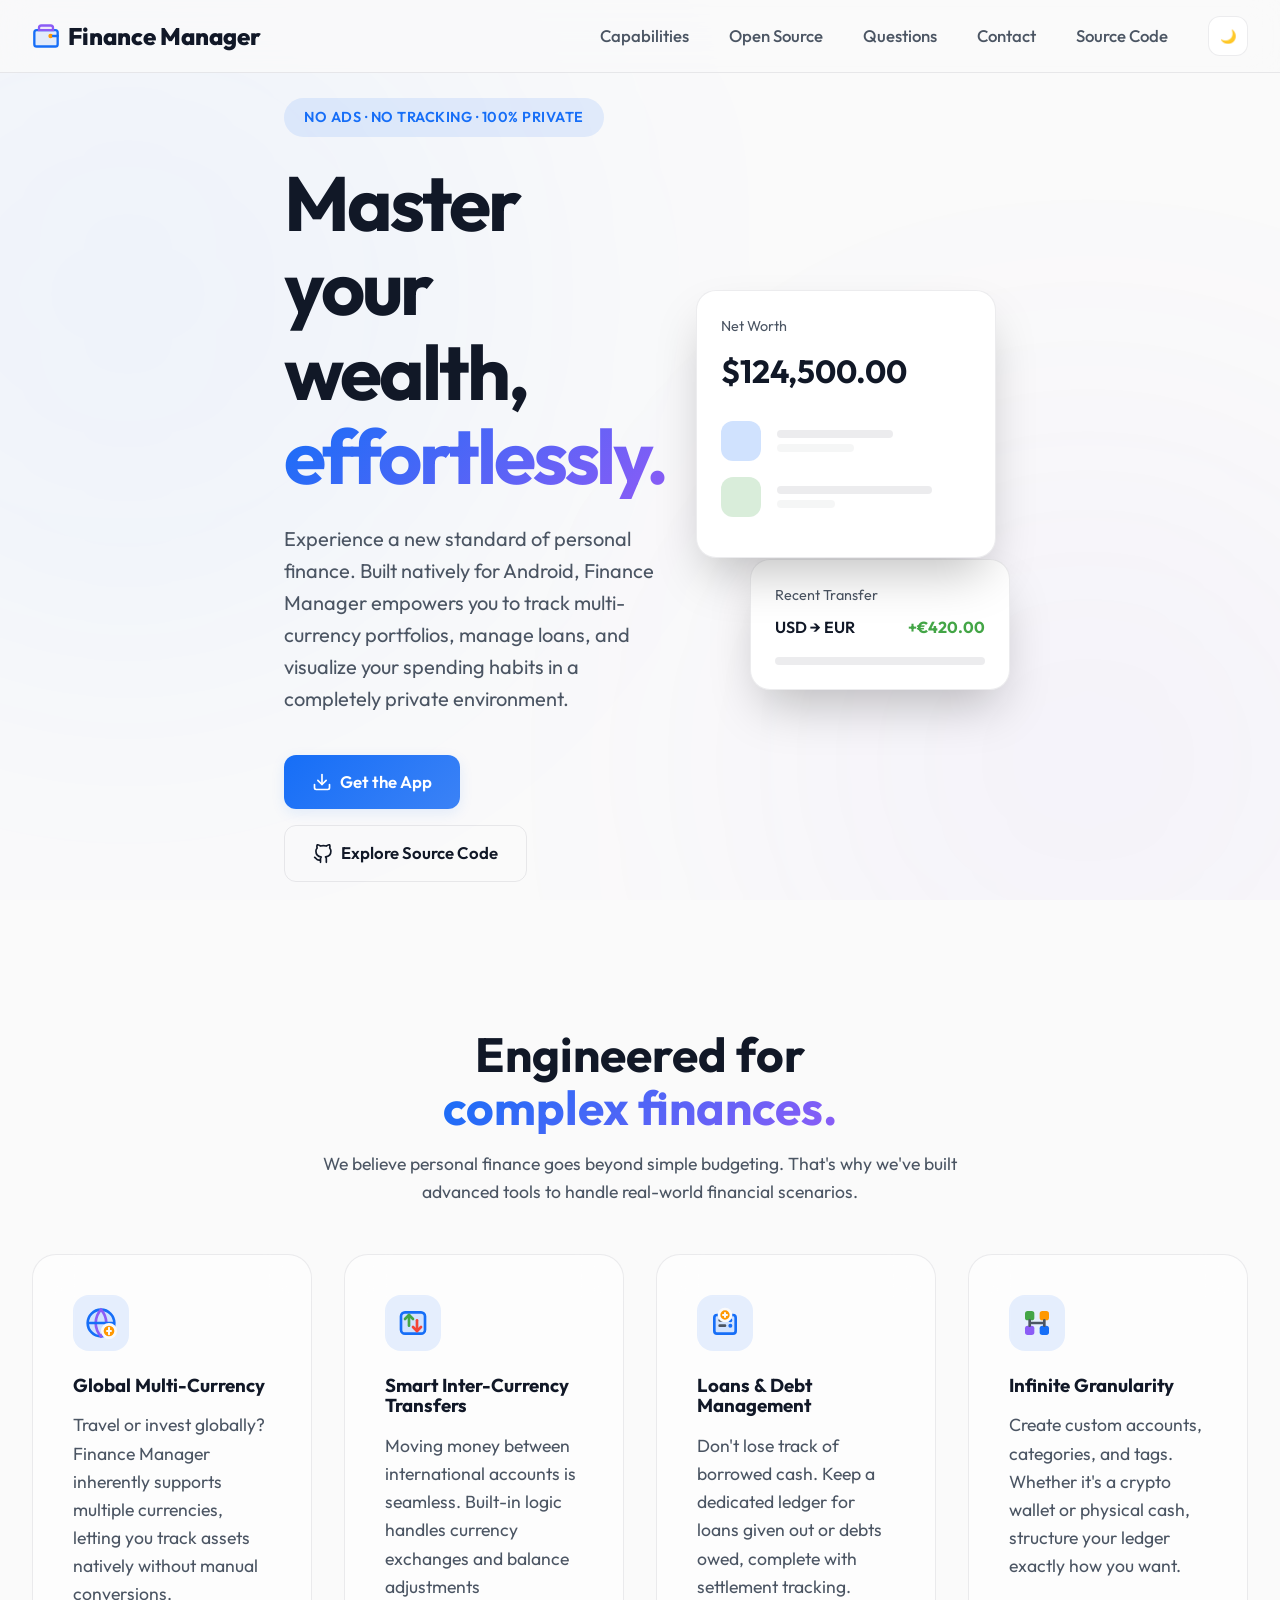
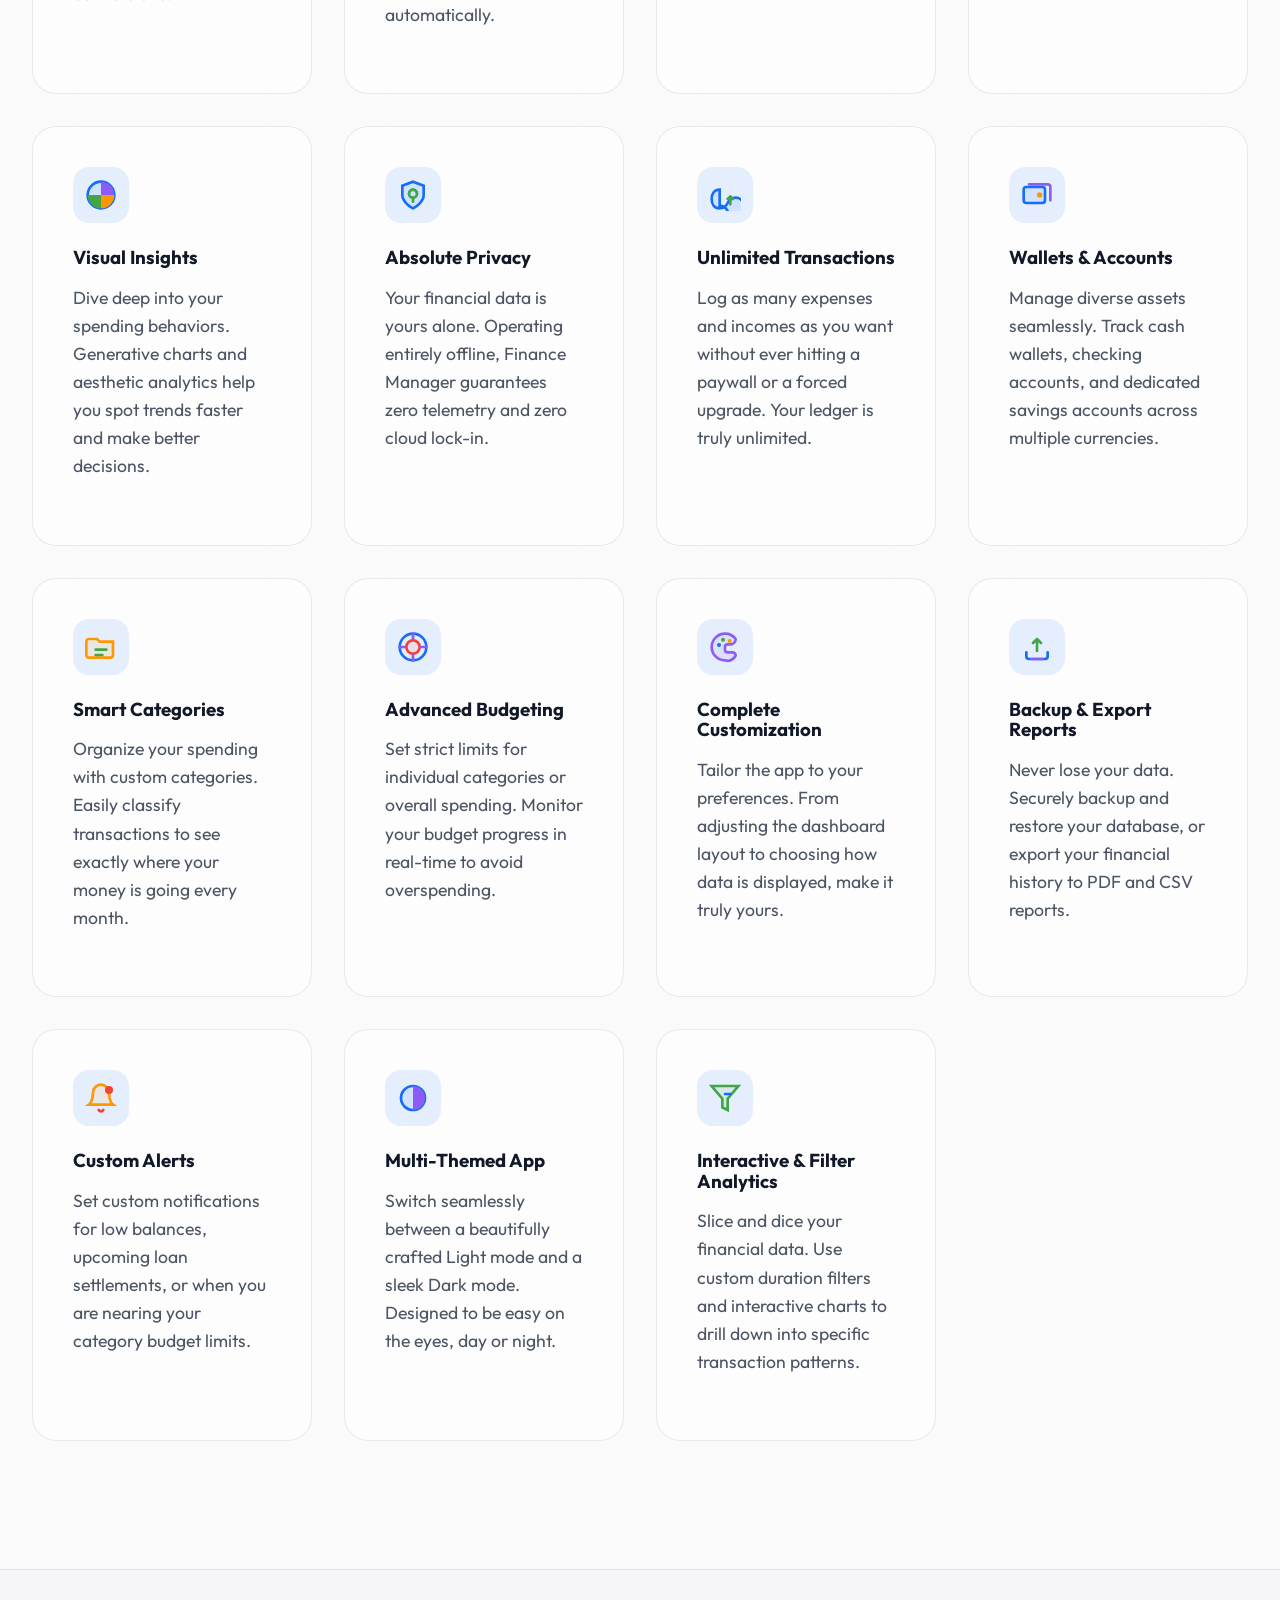
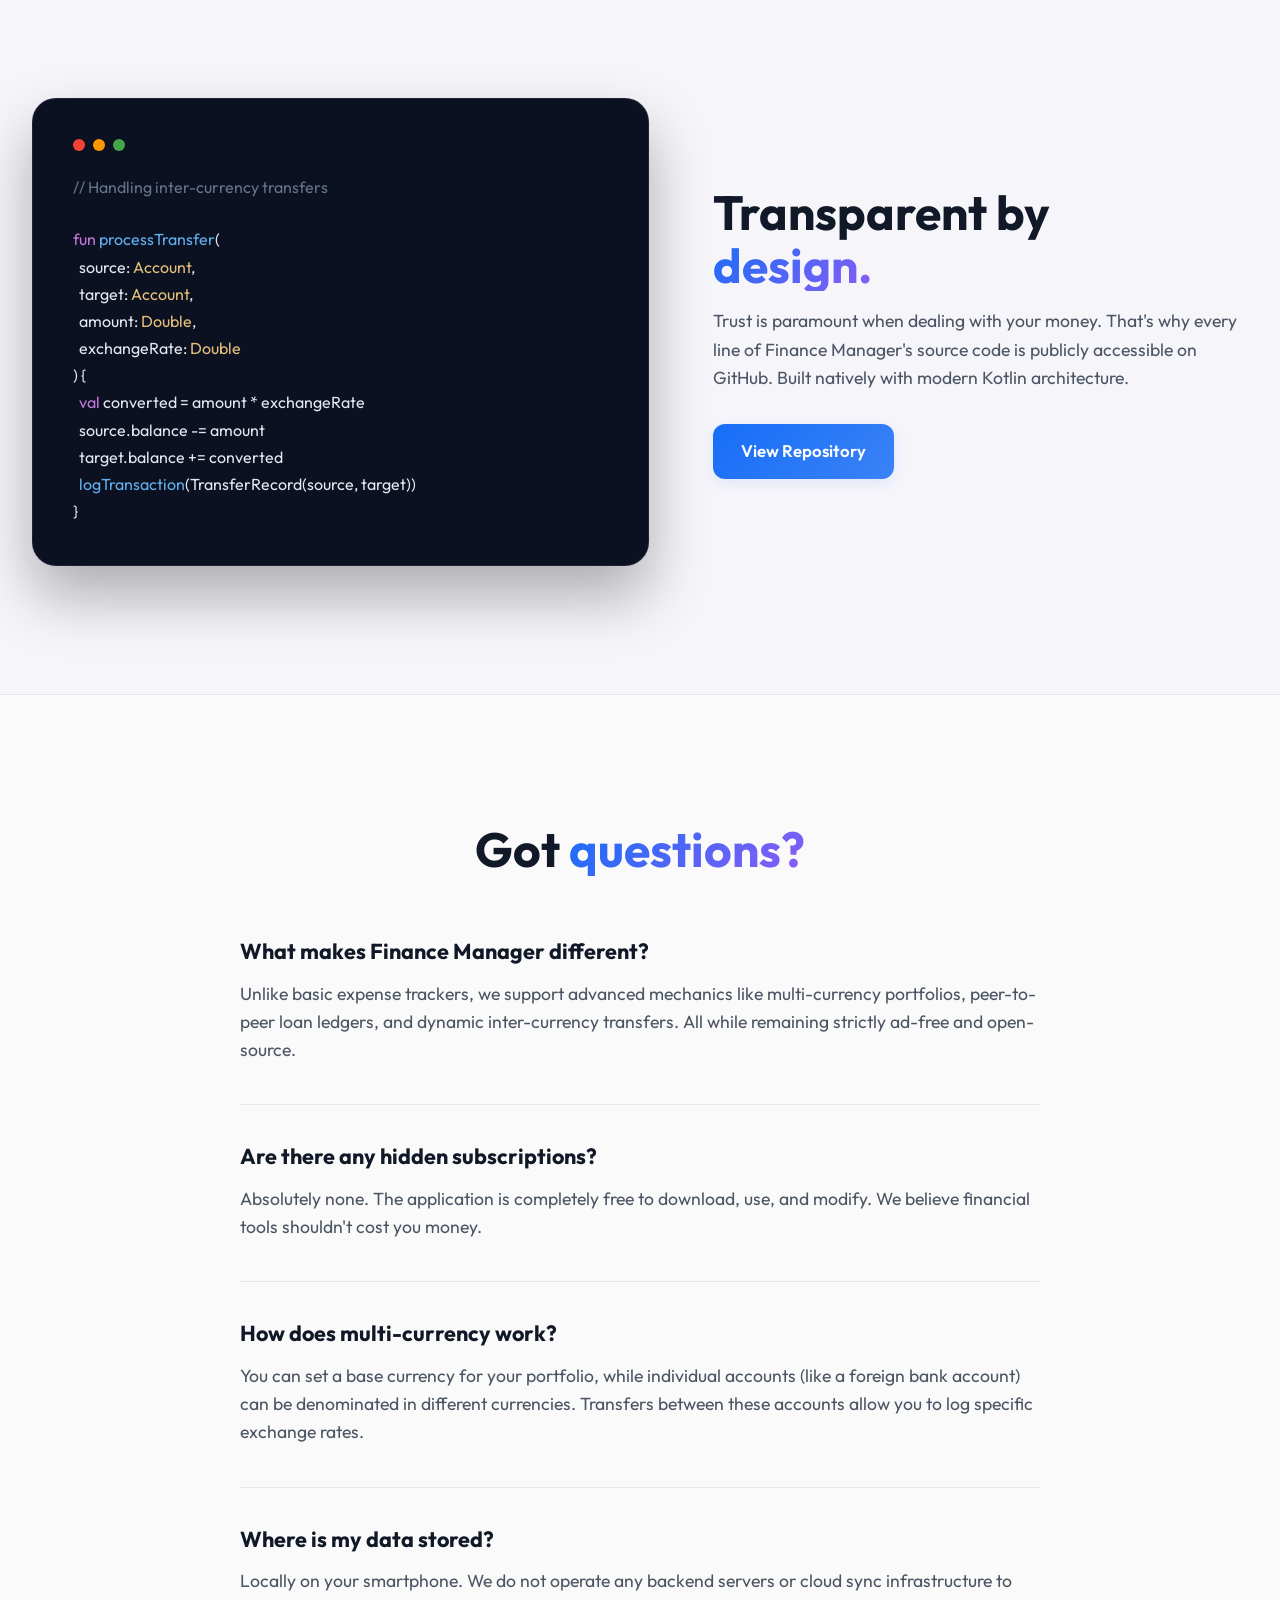
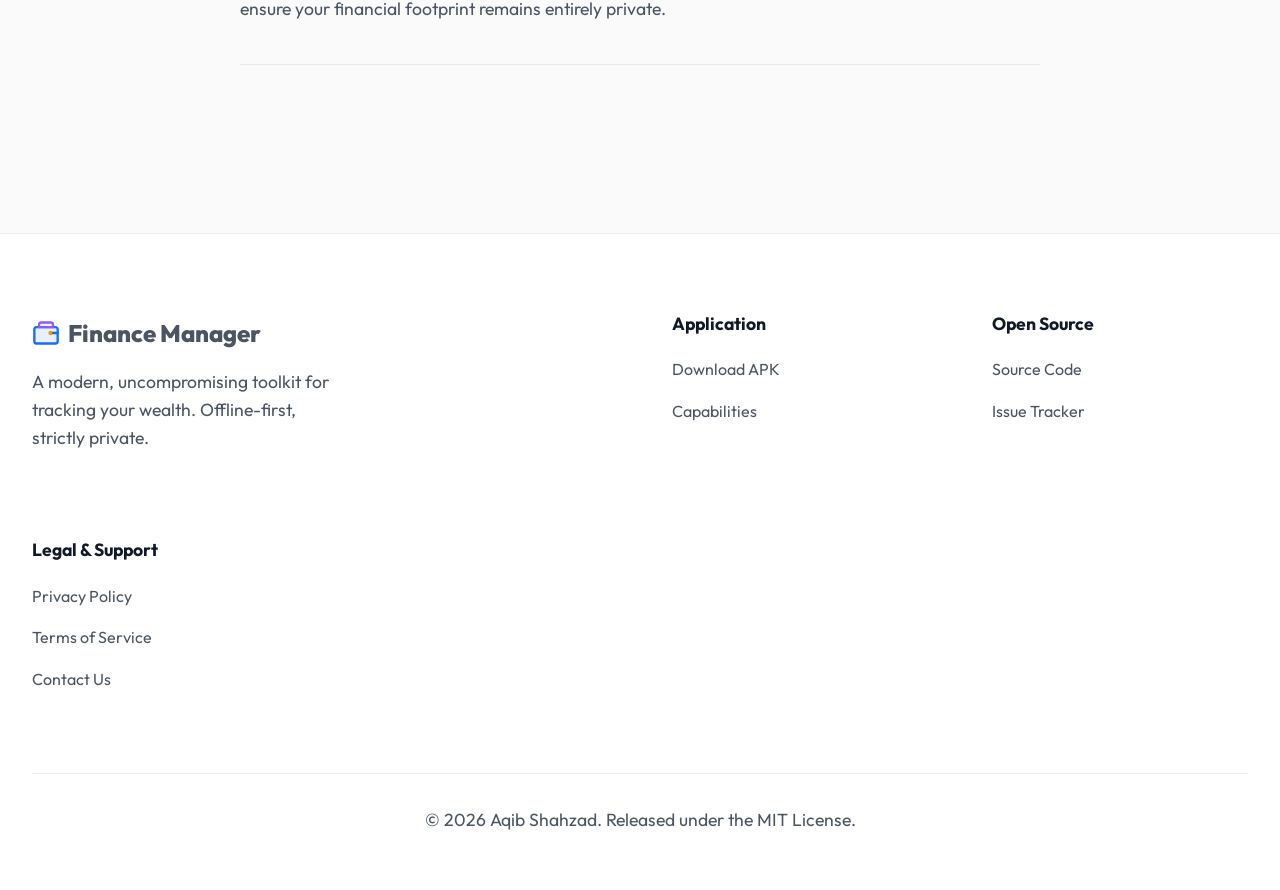
==== commit 0656e552: "Updated ui for multi device support" ====
--- a/index.html
+++ b/index.html
@@ -22,6 +22,11 @@
                 </svg>
                 Finance Manager
             </a>
+            <button class="mobile-menu-btn" aria-label="Toggle Menu">
+                <svg viewBox="0 0 24 24" fill="none" stroke="currentColor">
+                    <path d="M4 6h16M4 12h16M4 18h16" stroke-linecap="round" stroke-linejoin="round"/>
+                </svg>
+            </button>
             <div class="nav-links">
                 <a href="#features">Capabilities</a>
                 <a href="#open-source">Open Source</a>
--- a/index.css
+++ b/index.css
@@ -288,9 +288,9 @@
 /* Features Grid */
 .features-grid {
     display: grid;
-    grid-template-columns: repeat(auto-fit, minmax(320px, 1fr));
+    grid-template-columns: repeat(auto-fit, minmax(260px, 1fr));
     gap: 2rem;
-    margin-top: 4rem;
+    margin-top: 3rem;
 }
 .feature-card {
     background: var(--card-bg);
@@ -431,6 +431,24 @@
     fill: currentColor;
 }
 
+/* Mobile Menu Button */
+.mobile-menu-btn {
+    display: none;
+    background: none;
+    border: none;
+    color: var(--text-main);
+    cursor: pointer;
+    padding: 0.5rem;
+    z-index: 1001;
+}
+.mobile-menu-btn svg {
+    width: 28px;
+    height: 28px;
+    stroke: currentColor;
+    stroke-width: 2;
+    transition: transform 0.3s ease;
+}
+
 /* Responsive */
 @media (max-width: 992px) {
     .hero-container {
@@ -452,18 +470,50 @@
 }
 
 @media (max-width: 768px) {
+    .nav-links {
+        position: absolute;
+        top: 100%;
+        left: 0;
+        width: 100%;
+        background: var(--nav-bg);
+        backdrop-filter: blur(16px);
+        -webkit-backdrop-filter: blur(16px);
+        flex-direction: column;
+        padding: 2rem;
+        gap: 1.5rem;
+        border-bottom: 1px solid var(--border-color);
+        clip-path: polygon(0 0, 100% 0, 100% 0, 0 0);
+        transition: clip-path 0.4s cubic-bezier(0.4, 0, 0.2, 1);
+        pointer-events: none;
+    }
+    .nav-links.active {
+        clip-path: polygon(0 0, 100% 0, 100% 100%, 0 100%);
+        pointer-events: auto;
+    }
     .nav-links a {
-        display: none; /* simple mobile hide for links */
+        display: block;
+        width: 100%;
+        text-align: center;
+        font-size: 1.1rem;
+        padding: 0.5rem 0;
+    }
+    .mobile-menu-btn {
+        display: block;
     }
     .hero h1 {
-        font-size: 2.75rem;
+        font-size: 2.5rem;
     }
     .section {
-        padding: 5rem 0;
+        padding: 4rem 1rem;
     }
     .legal-content {
-        padding: 2rem;
-        margin: 100px 1rem 2rem;
+        padding: 1.5rem !important;
+        margin: 80px 1rem 2rem !important;
+    }
+    .theme-toggle {
+        margin: 0 auto;
+        width: 100%;
+        max-width: 200px;
     }
 }
 
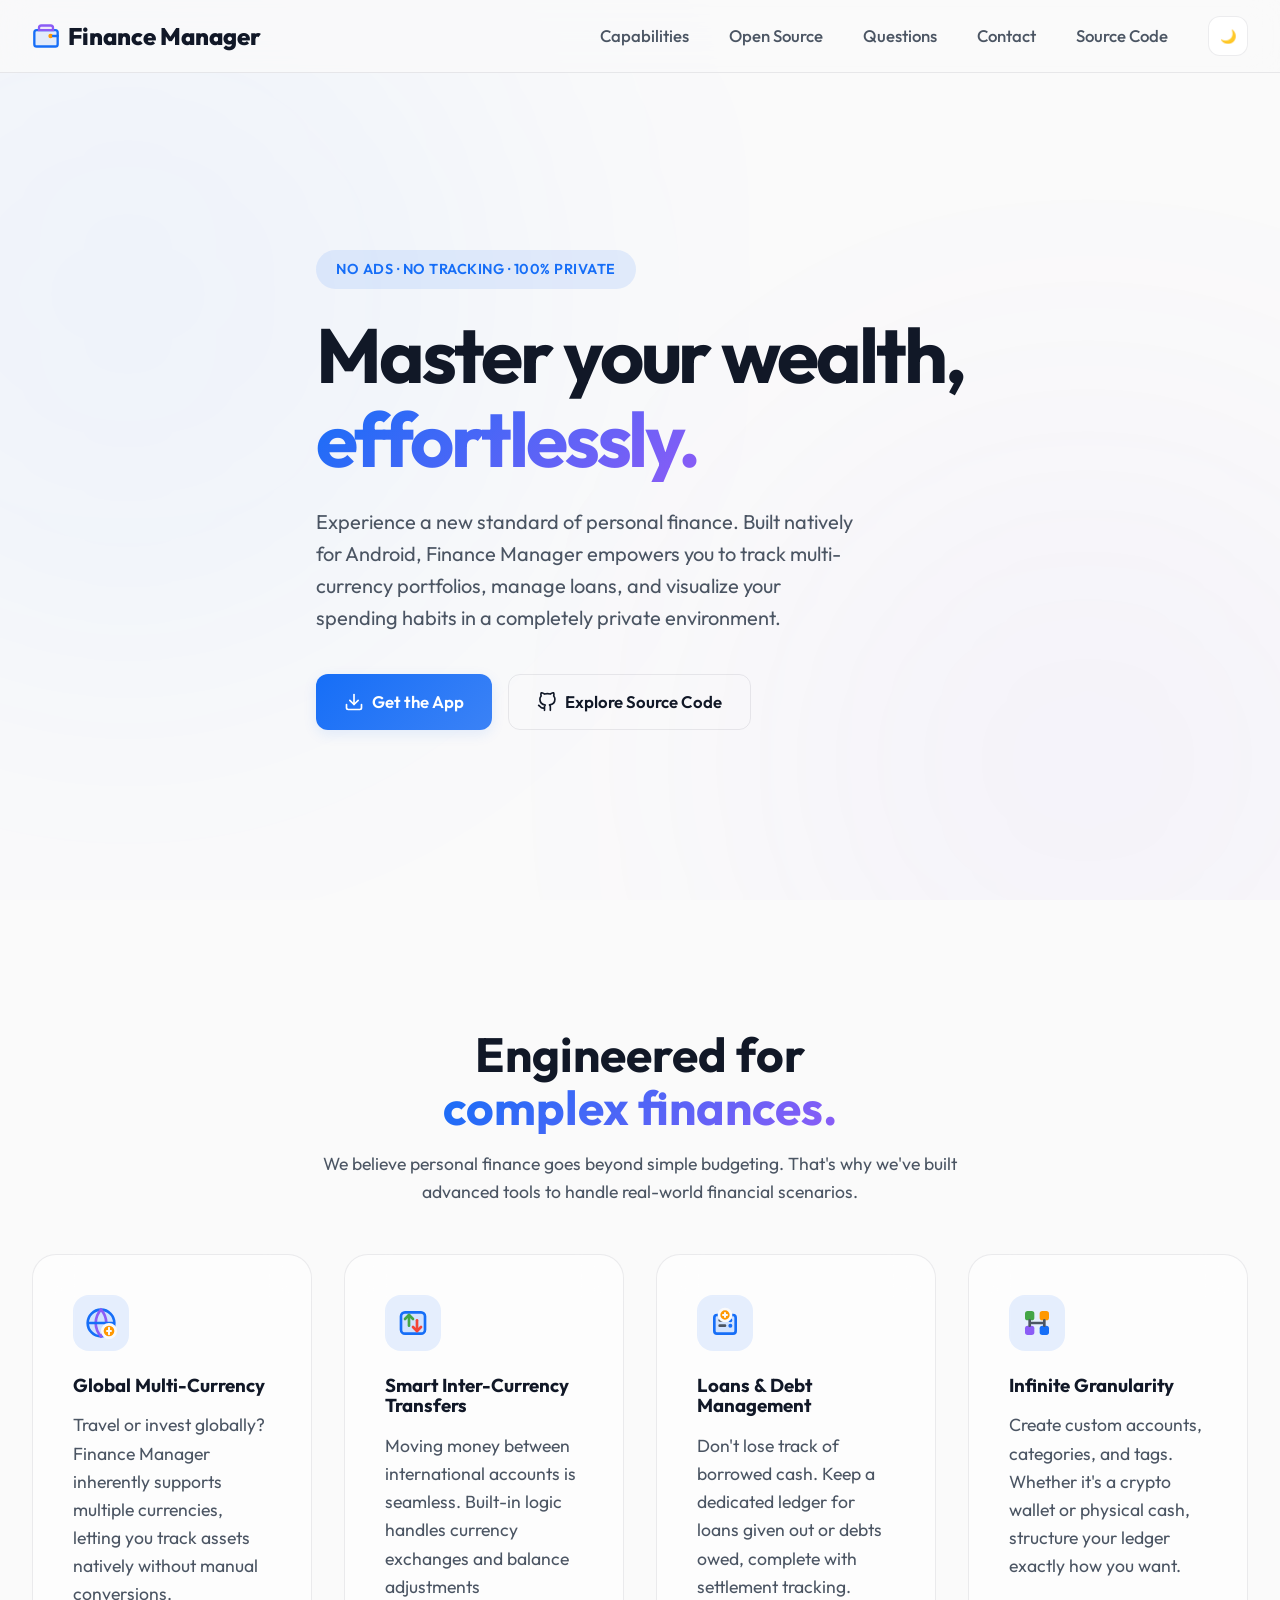
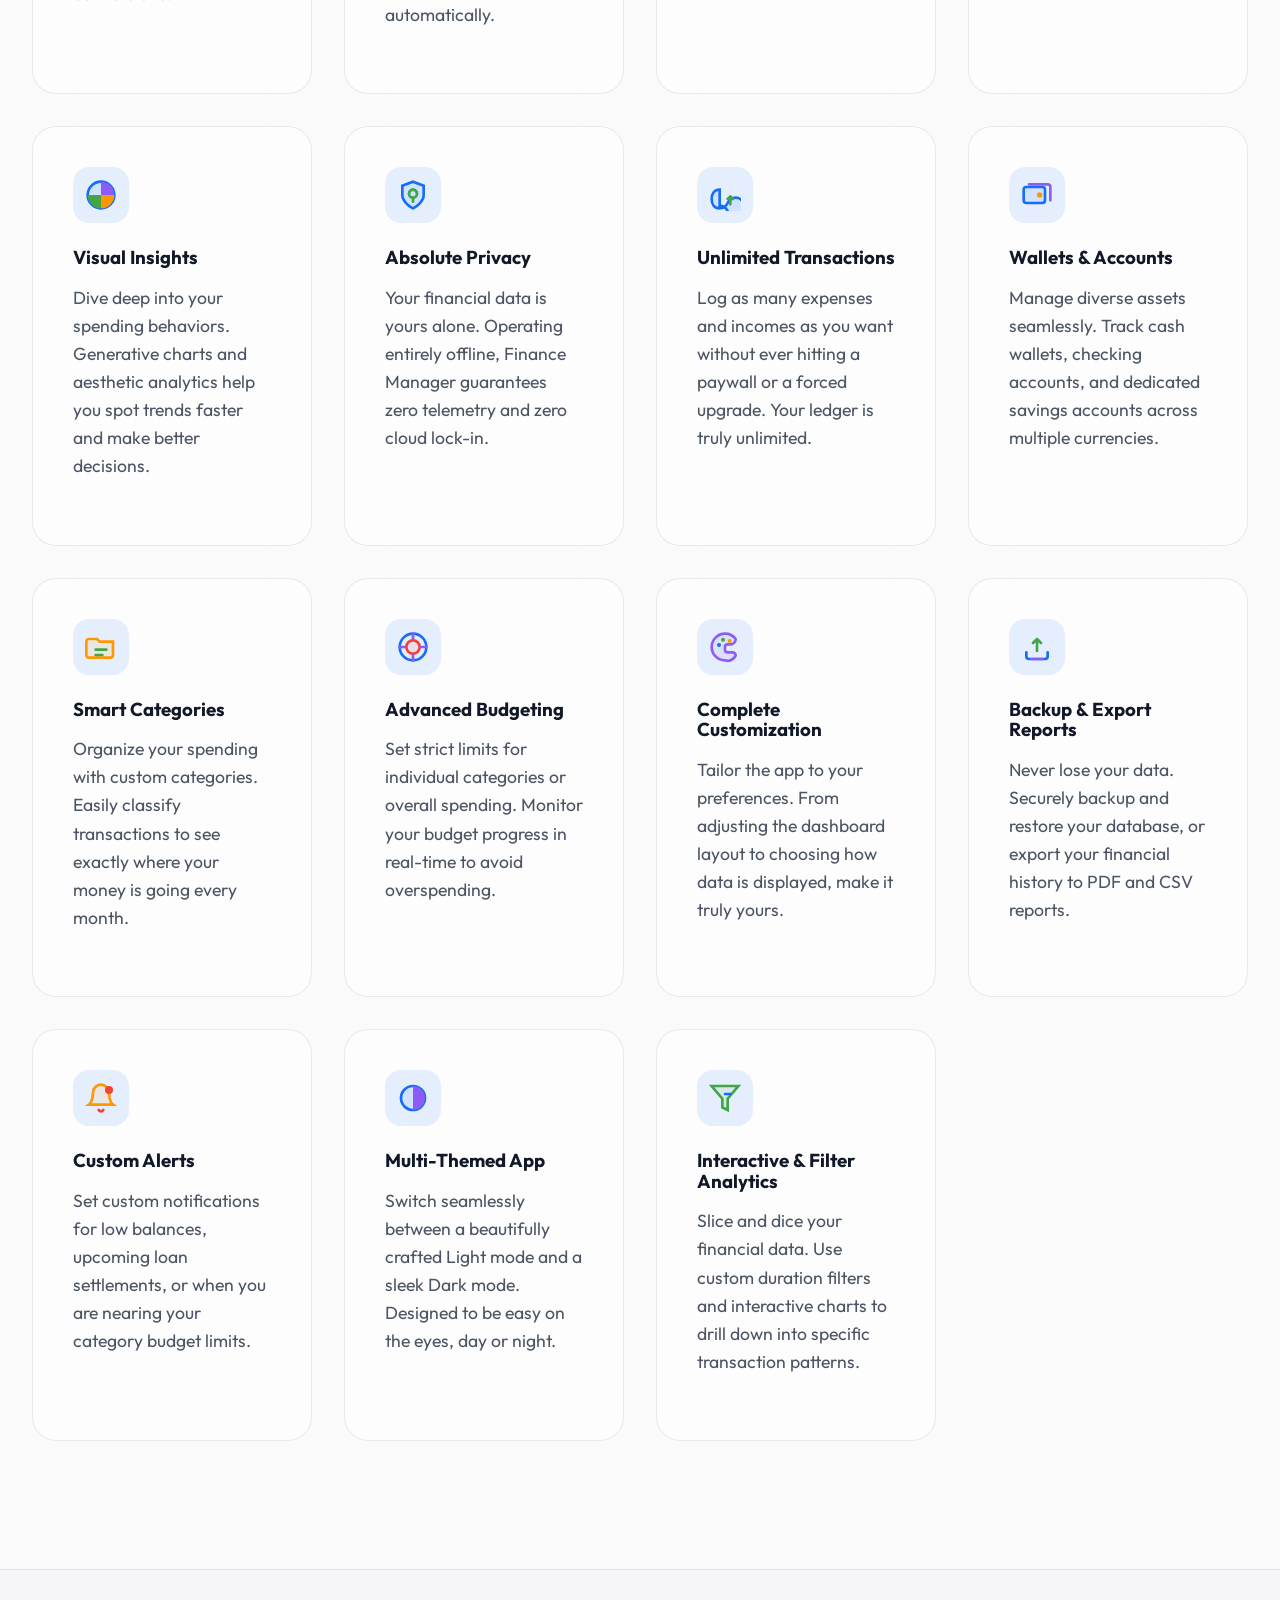
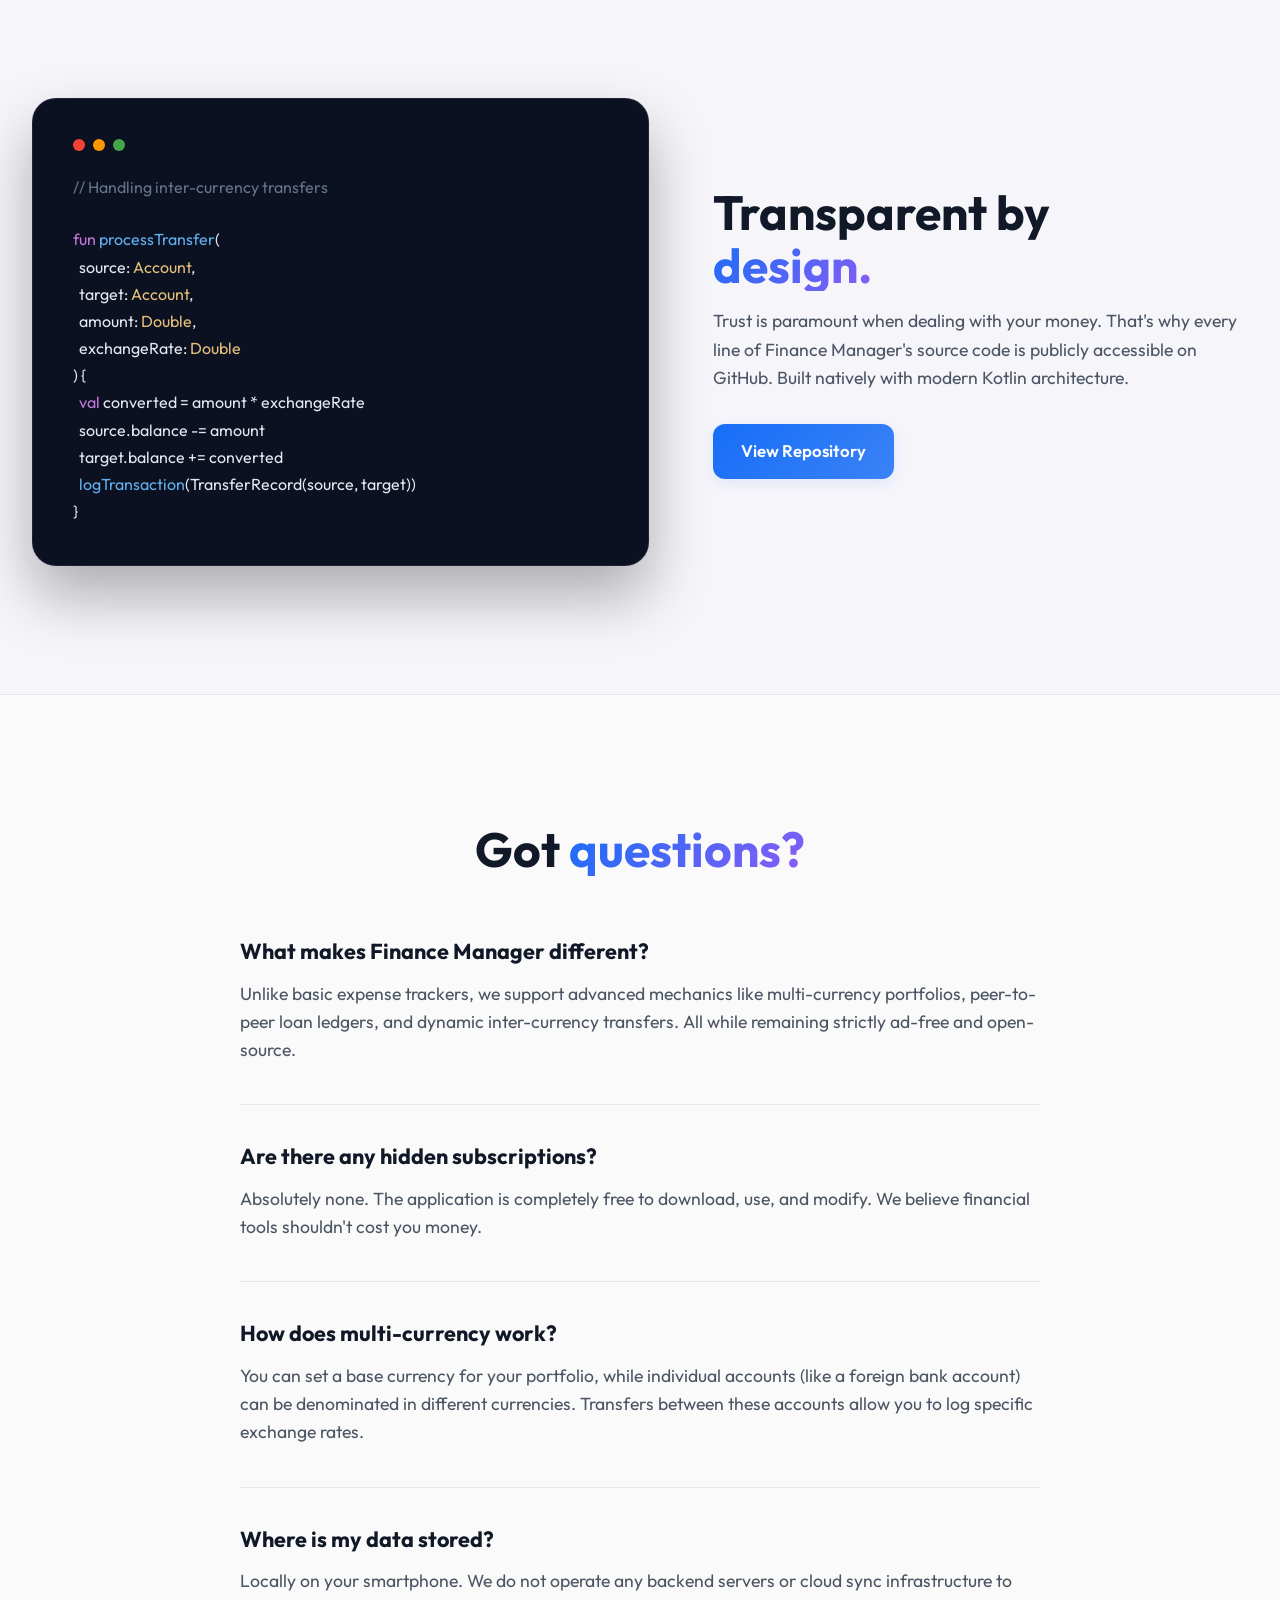
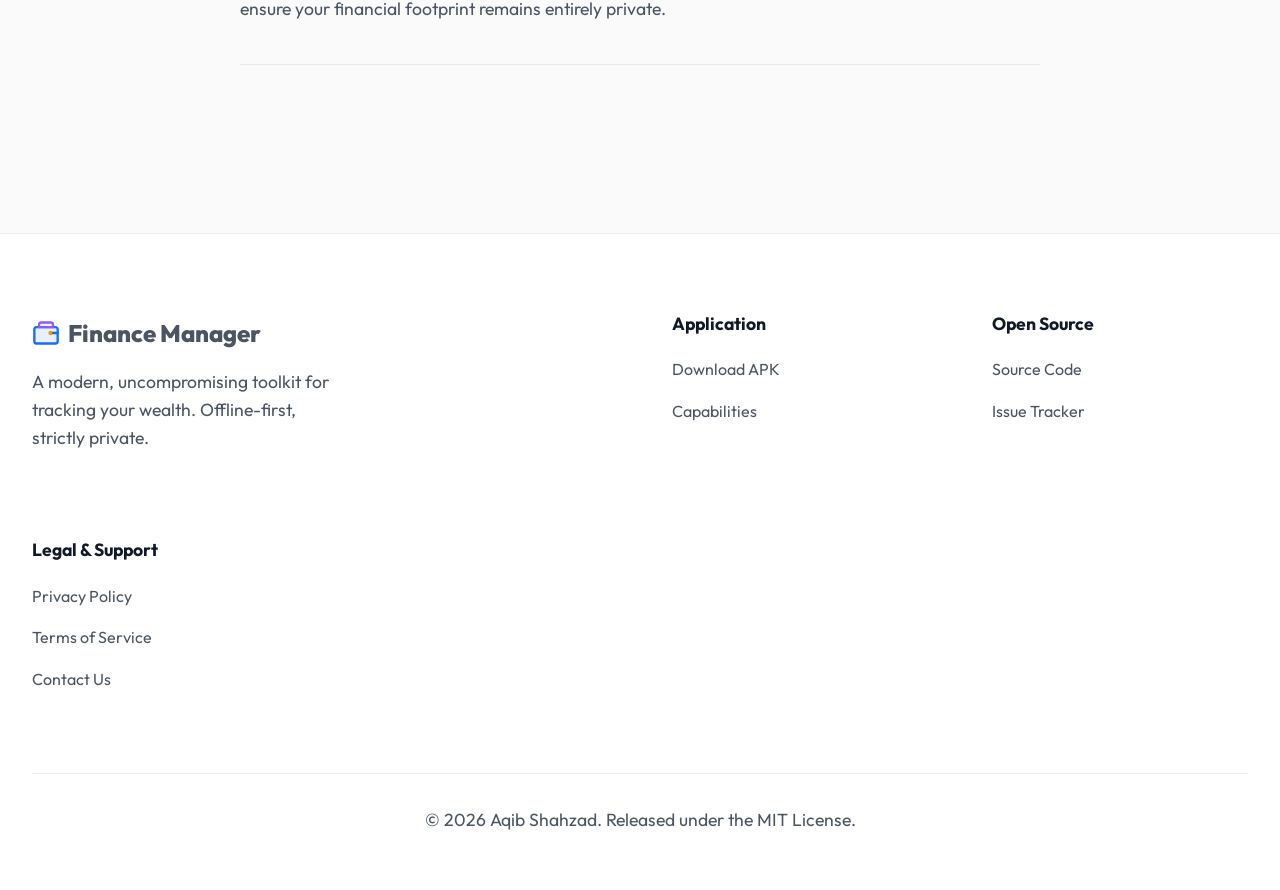
==== commit 986ae684: "Removed Networth and Tranfers cards" ====
--- a/index.html
+++ b/index.html
@@ -57,36 +57,7 @@
                     </a>
                 </div>
             </div>
-            <div class="hero-visual">
-                <div class="floating-cards">
-                    <div class="card-mockup card-1">
-                        <div style="font-size: 0.9rem; color: var(--text-muted); margin-bottom: 0.5rem;">Net Worth</div>
-                        <div style="font-size: 2rem; font-weight: 700; color: var(--text-main); margin-bottom: 1.5rem;">$124,500.00</div>
-                        <div class="mockup-row">
-                            <div class="mockup-icon" style="background: rgba(22, 110, 247, 0.2);"></div>
-                            <div style="flex:1;">
-                                <div class="mockup-line" style="width: 60%; margin-bottom: 6px;"></div>
-                                <div class="mockup-line" style="width: 40%; opacity: 0.5;"></div>
-                            </div>
-                        </div>
-                        <div class="mockup-row">
-                            <div class="mockup-icon" style="background: rgba(67, 165, 70, 0.2);"></div>
-                            <div style="flex:1;">
-                                <div class="mockup-line" style="width: 80%; margin-bottom: 6px;"></div>
-                                <div class="mockup-line" style="width: 30%; opacity: 0.5;"></div>
-                            </div>
-                        </div>
-                    </div>
-                    <div class="card-mockup card-2">
-                        <div style="font-size: 0.9rem; color: var(--text-muted); margin-bottom: 0.5rem;">Recent Transfer</div>
-                        <div style="display:flex; justify-content: space-between; align-items: center; margin-bottom: 1rem;">
-                            <div style="font-weight: 600;">USD → EUR</div>
-                            <div style="color: var(--success); font-weight: 700;">+€420.00</div>
-                        </div>
-                        <div class="mockup-line" style="width: 100%;"></div>
-                    </div>
-                </div>
-            </div>
+
         </div>
     </section>
 
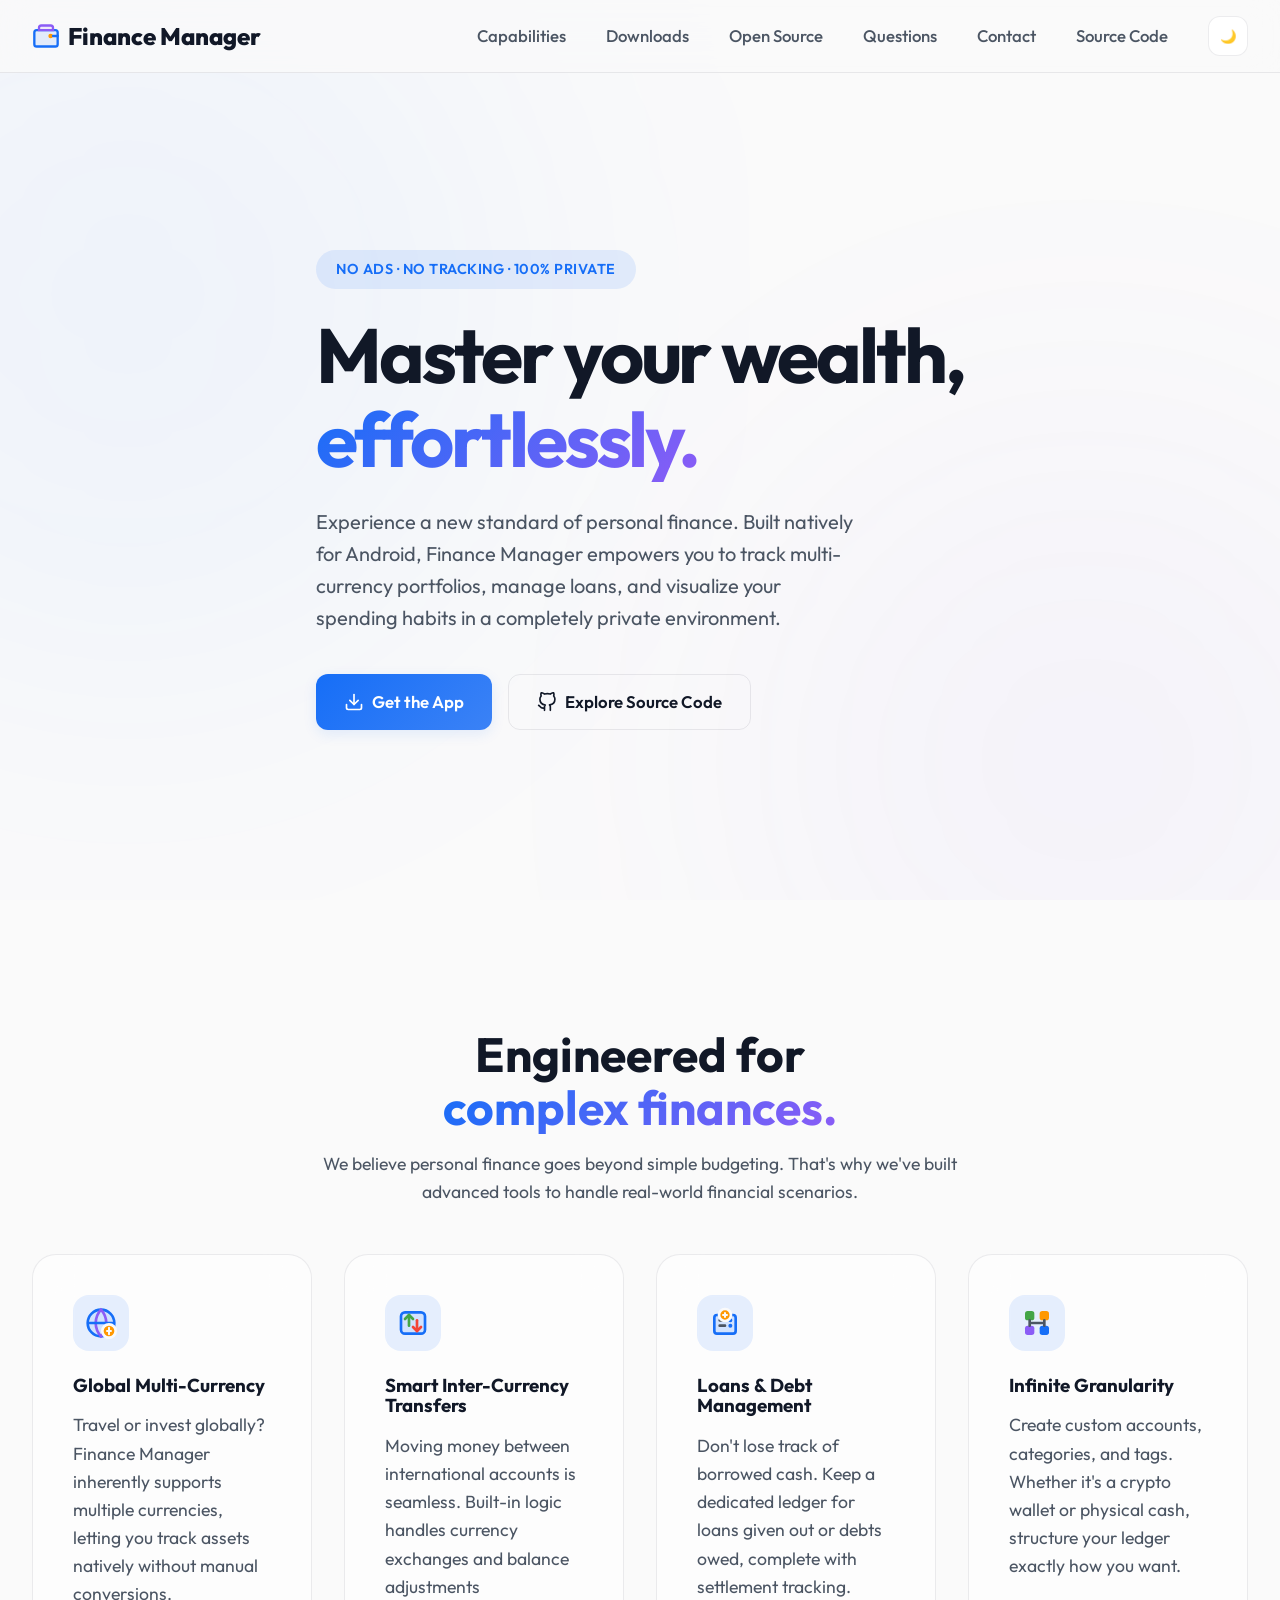
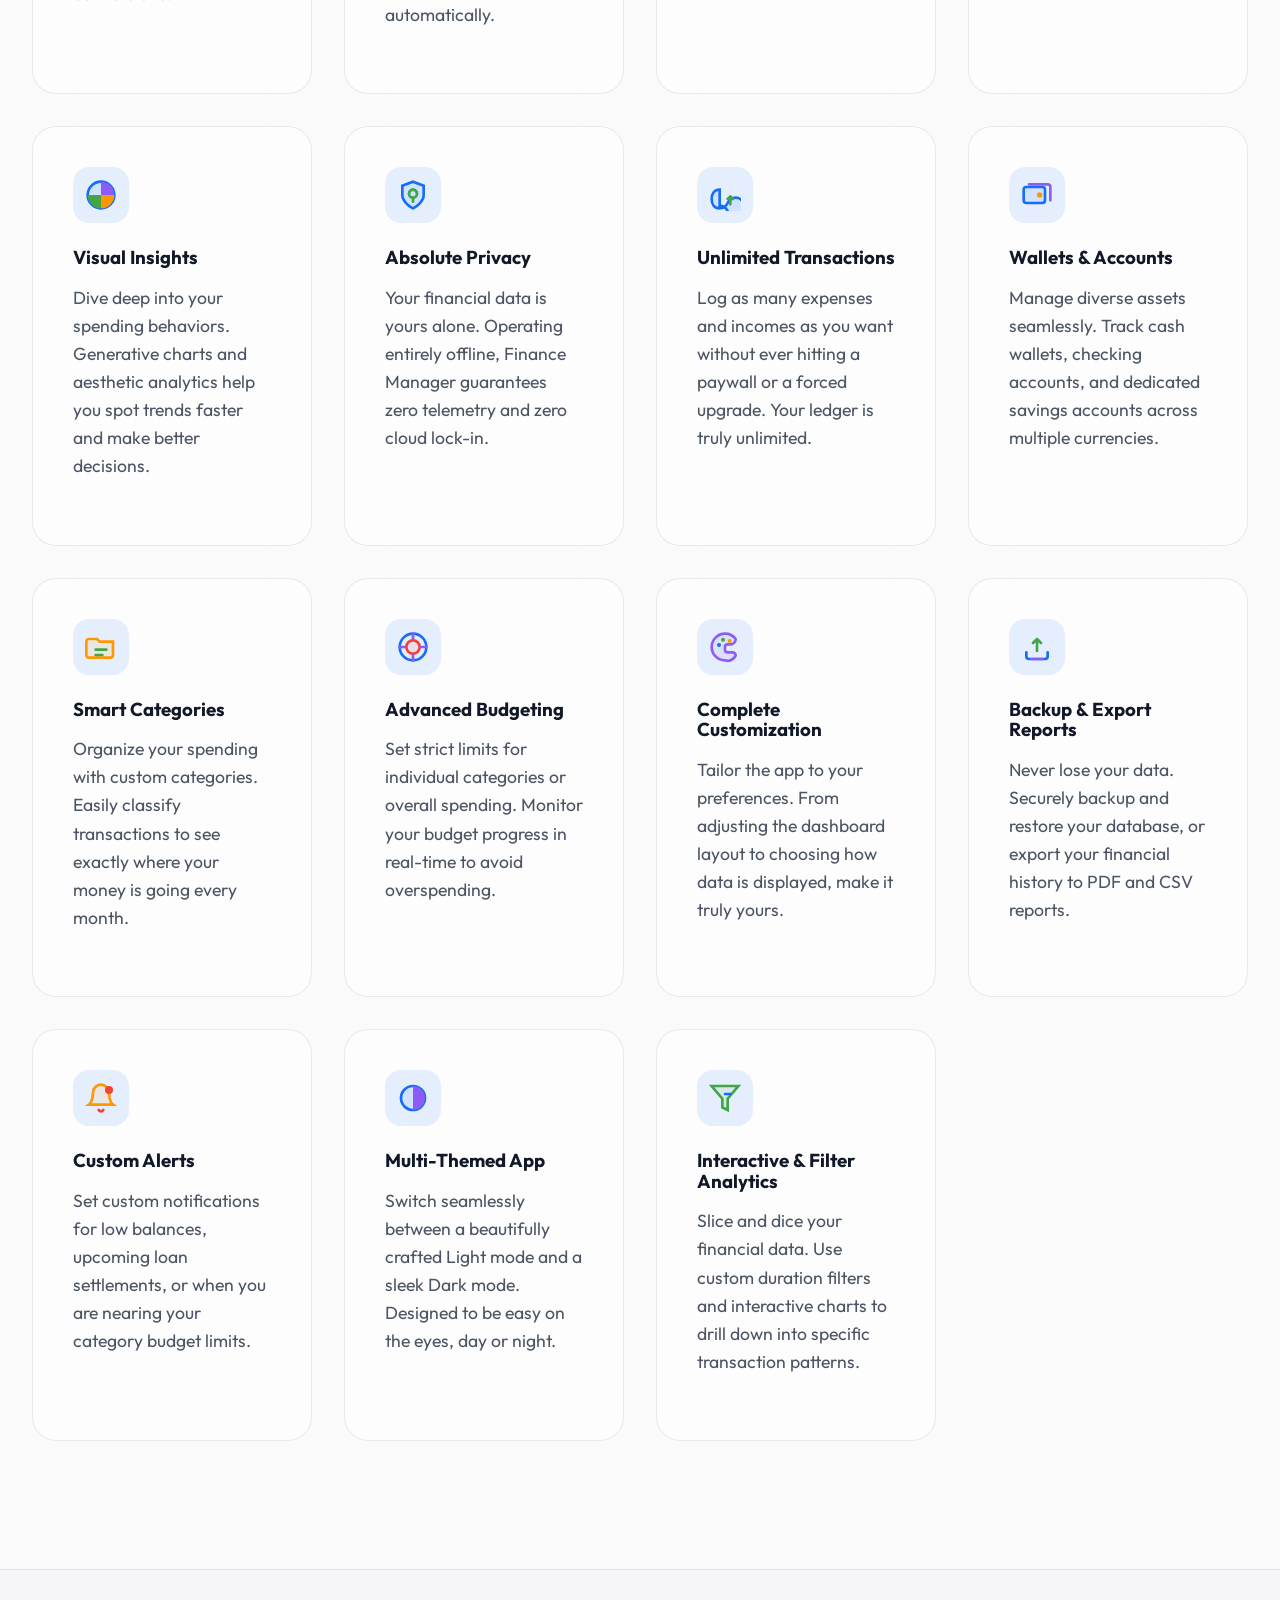
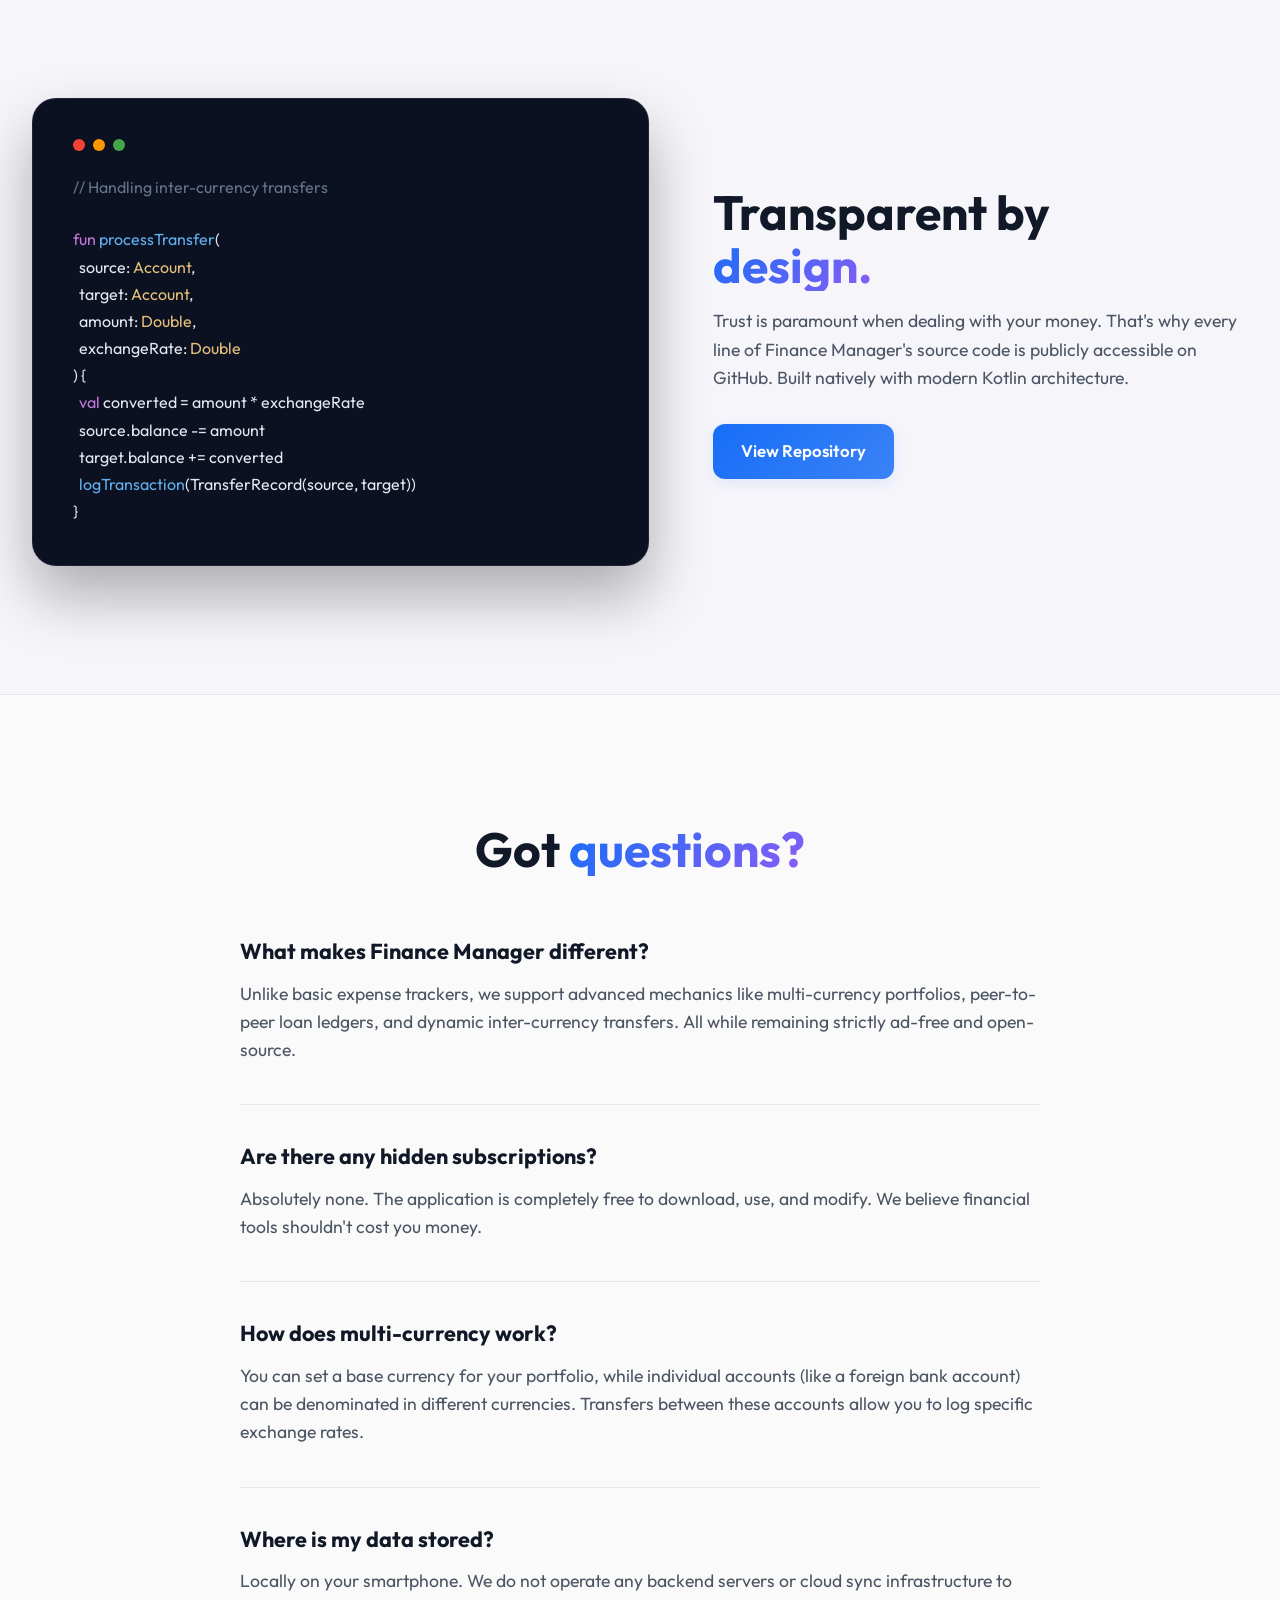
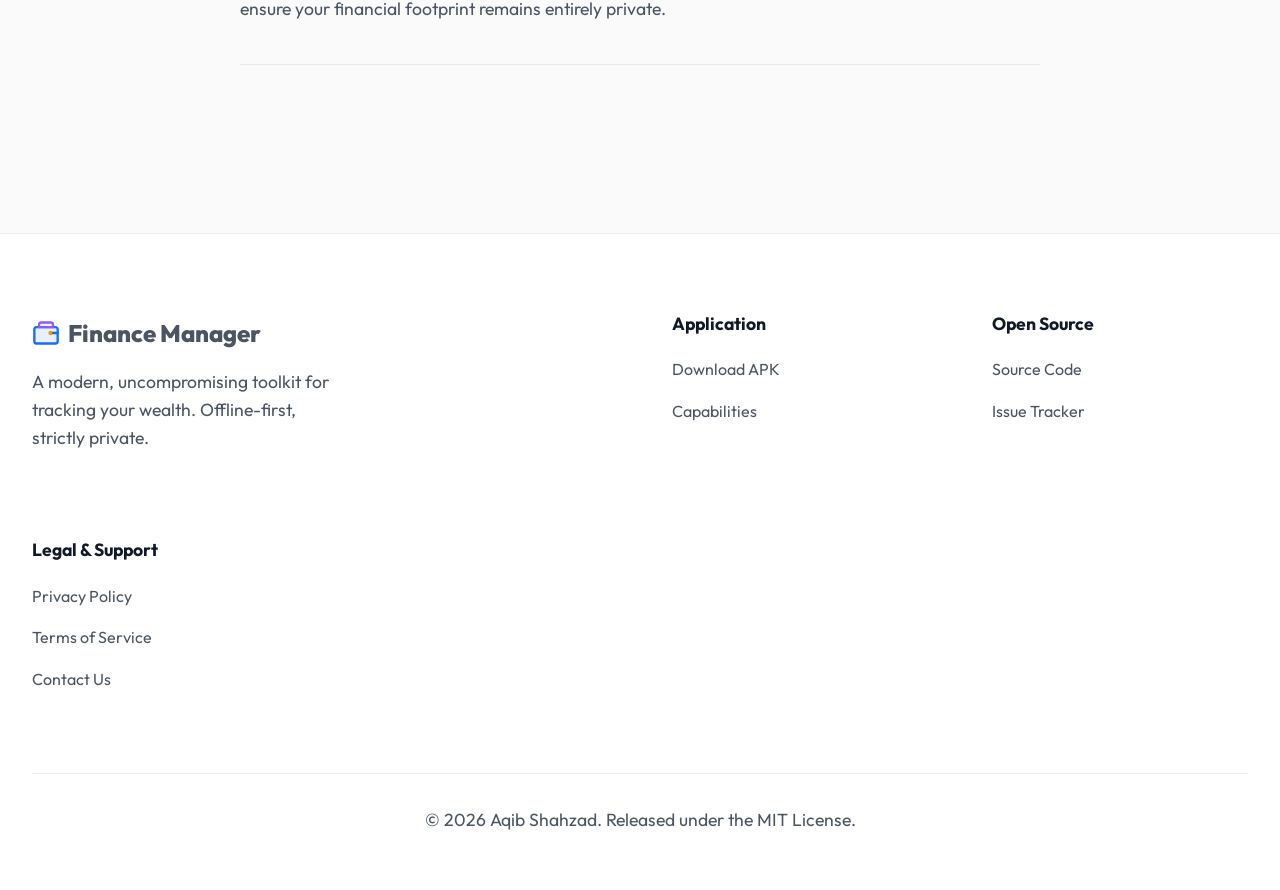
==== commit bc8edf21: "Removed Networth and Tranfers cards" ====
--- a/index.html
+++ b/index.html
@@ -29,6 +29,7 @@
             </button>
             <div class="nav-links">
                 <a href="#features">Capabilities</a>
+                <a href="downloads.html">Downloads</a>
                 <a href="#open-source">Open Source</a>
                 <a href="#faq">Questions</a>
                 <a href="contact.html">Contact</a>
@@ -47,7 +48,7 @@
                 <h1>Master your wealth, <br><span class="gradient-text">effortlessly.</span></h1>
                 <p>Experience a new standard of personal finance. Built natively for Android, Finance Manager empowers you to track multi-currency portfolios, manage loans, and visualize your spending habits in a completely private environment.</p>
                 <div class="hero-btns">
-                    <a href="https://github.com/aqibshahzad4485/financemanager/releases" class="btn btn-primary" target="_blank" rel="noopener noreferrer">
+                    <a href="downloads.html" class="btn btn-primary">
                         <svg width="20" height="20" viewBox="0 0 24 24" fill="none" stroke="currentColor" stroke-width="2" stroke-linecap="round" stroke-linejoin="round"><path d="M21 15v4a2 2 0 0 1-2 2H5a2 2 0 0 1-2-2v-4"></path><polyline points="7 10 12 15 17 10"></polyline><line x1="12" y1="15" x2="12" y2="3"></line></svg>
                         Get the App
                     </a>
@@ -342,7 +343,7 @@
                 <div class="footer-col">
                     <h4>Application</h4>
                     <ul>
-                        <li><a href="https://github.com/aqibshahzad4485/financemanager/releases">Download APK</a></li>
+                        <li><a href="downloads.html">Download APK</a></li>
                         <li><a href="#features">Capabilities</a></li>
                     </ul>
                 </div>
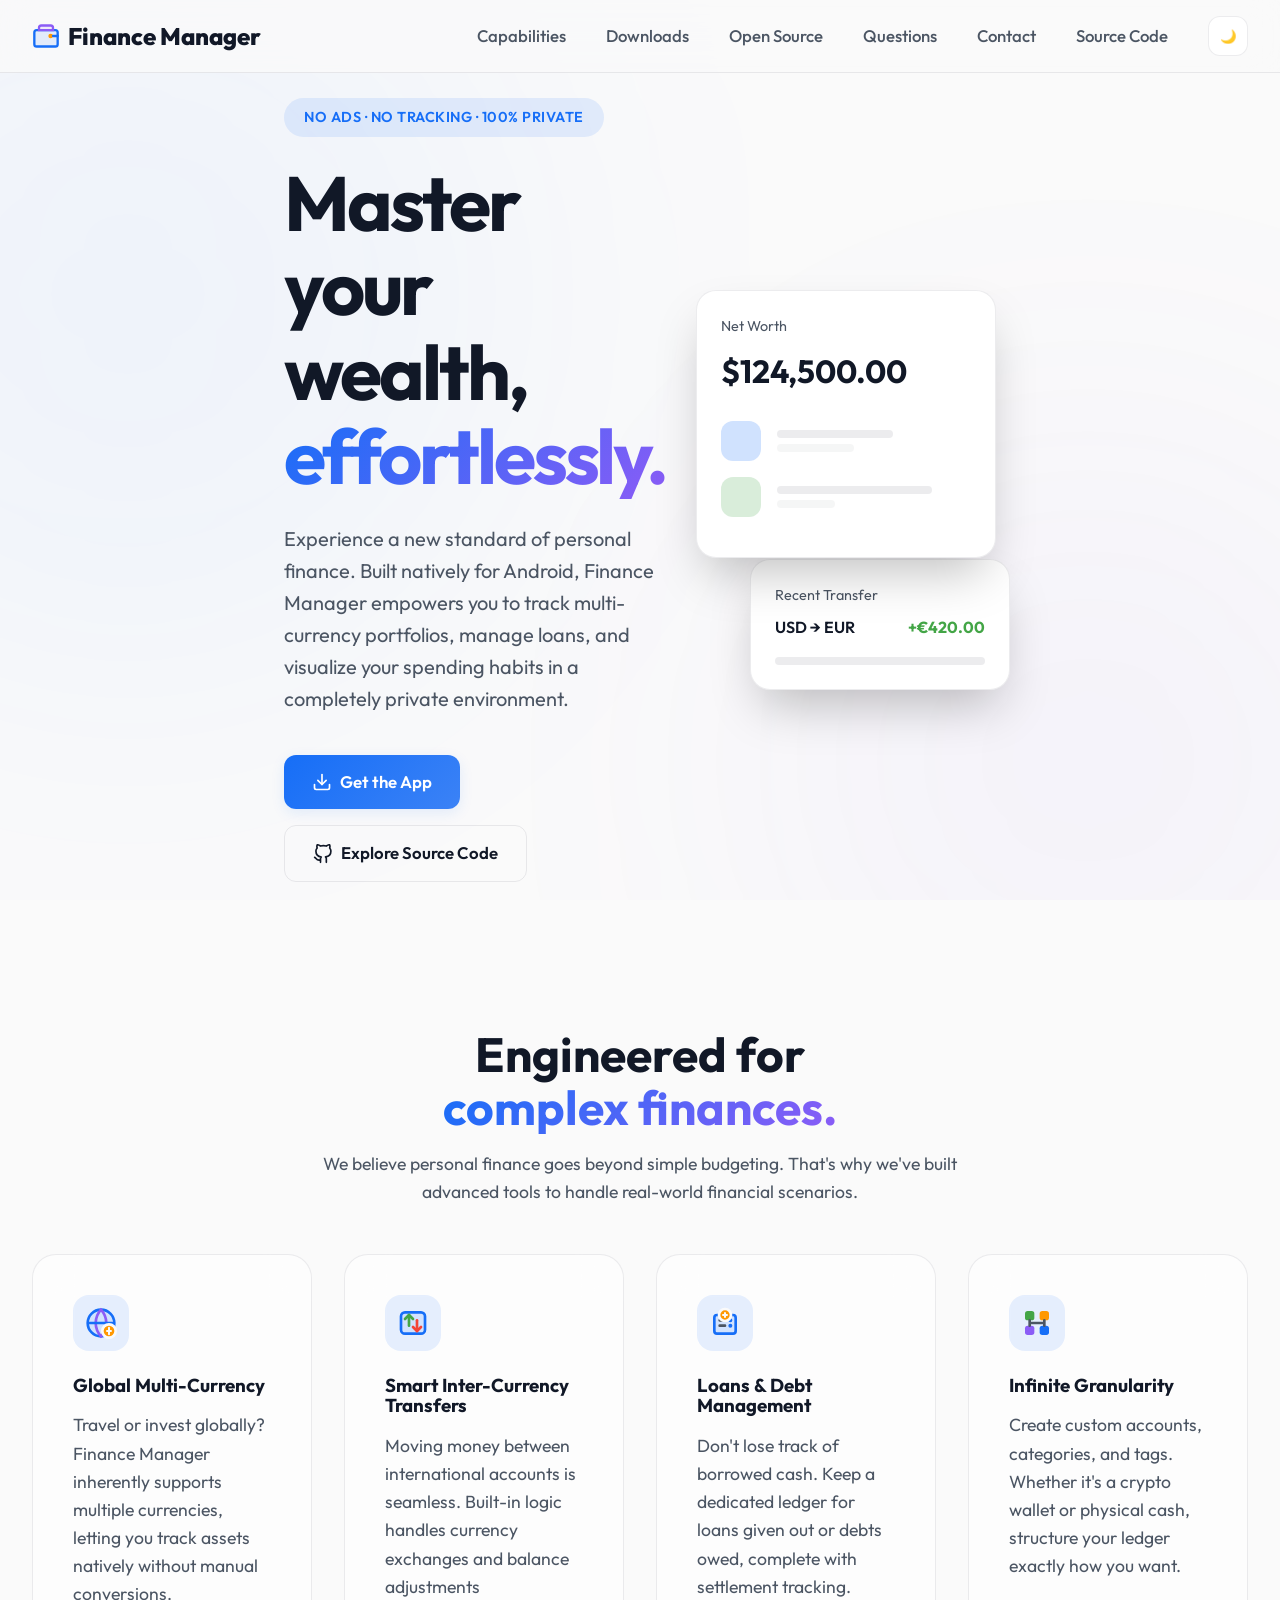
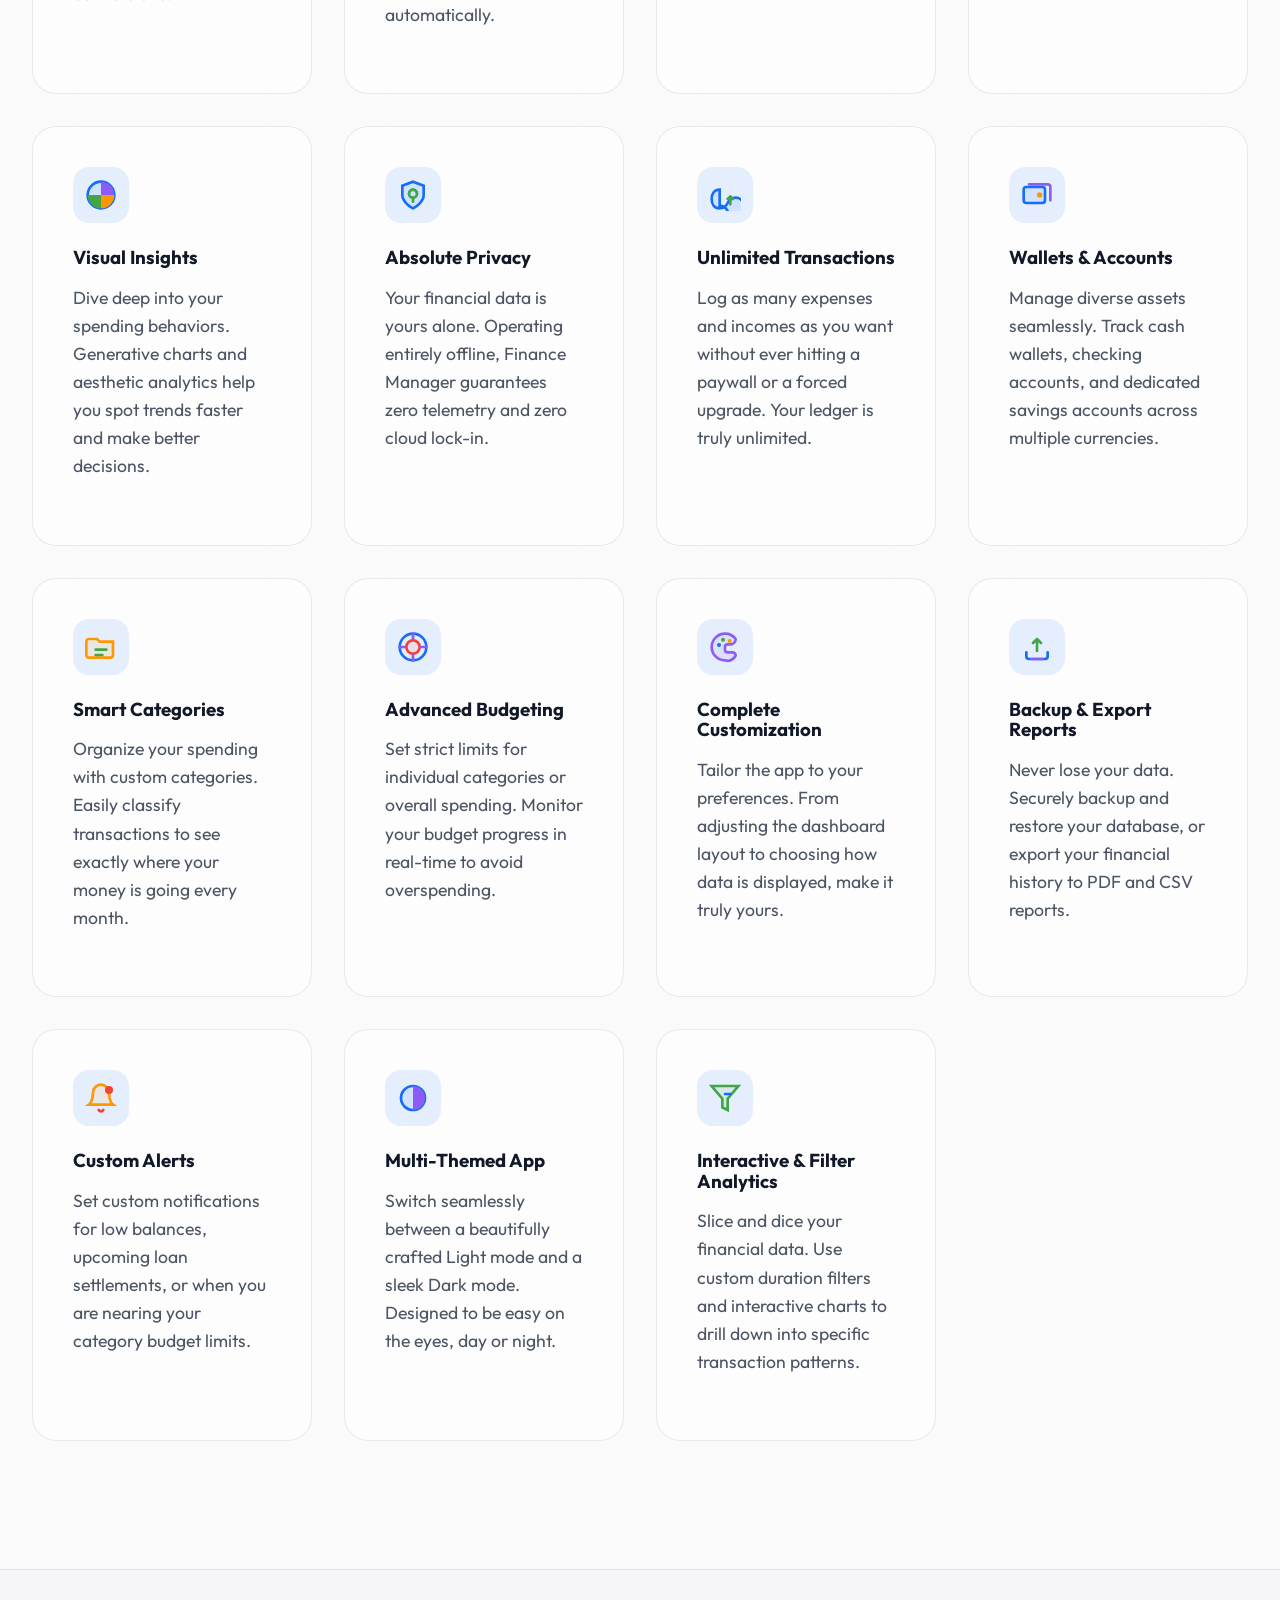
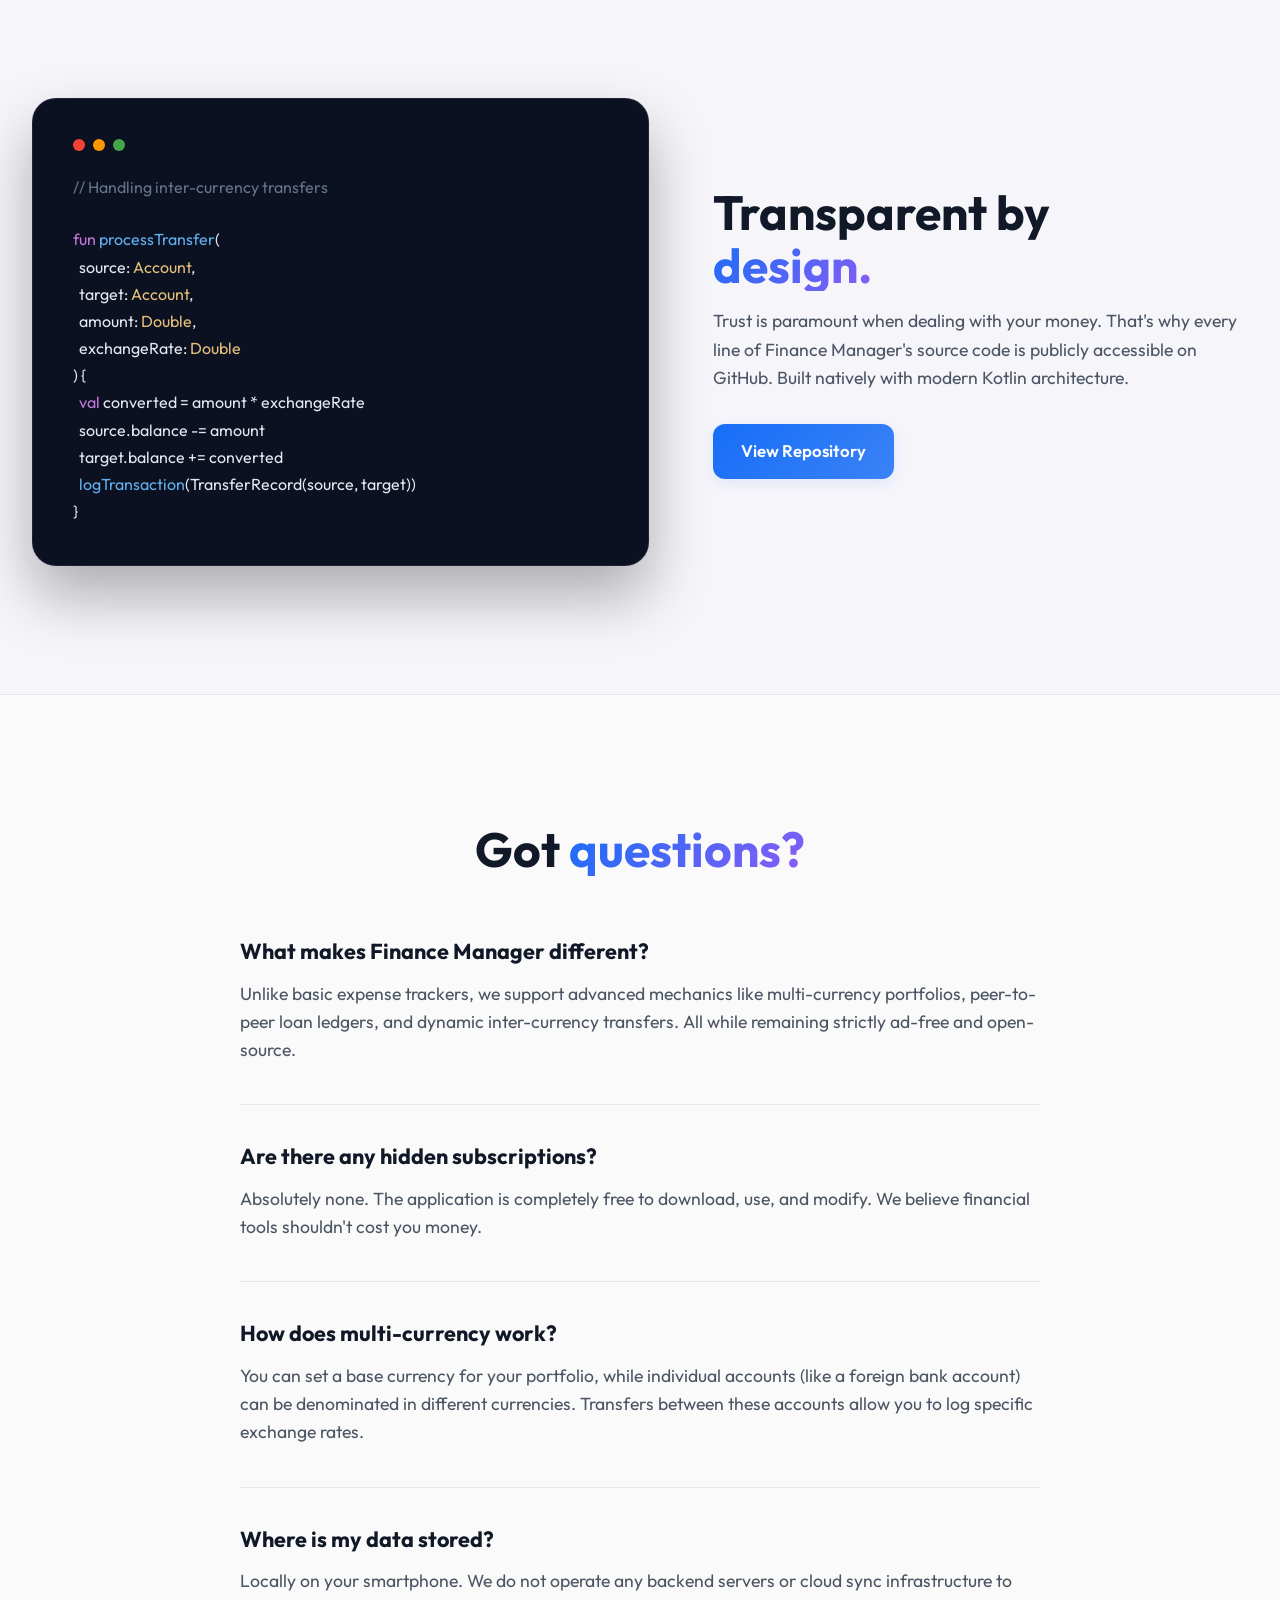
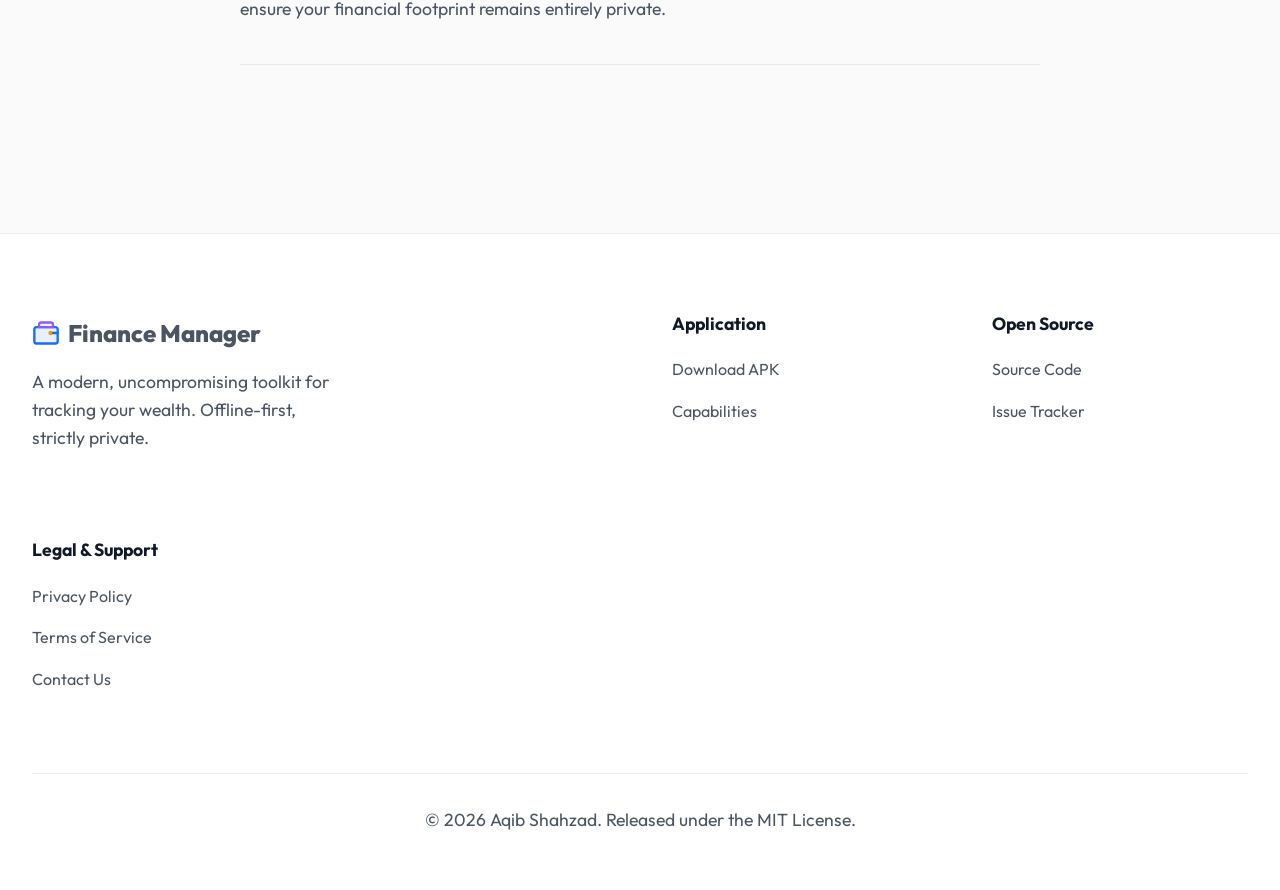
==== commit 09e4b73c: "Added Downloads Page" ====
--- a/index.html
+++ b/index.html
@@ -58,7 +58,36 @@
                     </a>
                 </div>
             </div>
-
+            <div class="hero-visual">
+                <div class="floating-cards">
+                    <div class="card-mockup card-1">
+                        <div style="font-size: 0.9rem; color: var(--text-muted); margin-bottom: 0.5rem;">Net Worth</div>
+                        <div style="font-size: 2rem; font-weight: 700; color: var(--text-main); margin-bottom: 1.5rem;">$124,500.00</div>
+                        <div class="mockup-row">
+                            <div class="mockup-icon" style="background: rgba(22, 110, 247, 0.2);"></div>
+                            <div style="flex:1;">
+                                <div class="mockup-line" style="width: 60%; margin-bottom: 6px;"></div>
+                                <div class="mockup-line" style="width: 40%; opacity: 0.5;"></div>
+                            </div>
+                        </div>
+                        <div class="mockup-row">
+                            <div class="mockup-icon" style="background: rgba(67, 165, 70, 0.2);"></div>
+                            <div style="flex:1;">
+                                <div class="mockup-line" style="width: 80%; margin-bottom: 6px;"></div>
+                                <div class="mockup-line" style="width: 30%; opacity: 0.5;"></div>
+                            </div>
+                        </div>
+                    </div>
+                    <div class="card-mockup card-2">
+                        <div style="font-size: 0.9rem; color: var(--text-muted); margin-bottom: 0.5rem;">Recent Transfer</div>
+                        <div style="display:flex; justify-content: space-between; align-items: center; margin-bottom: 1rem;">
+                            <div style="font-weight: 600;">USD → EUR</div>
+                            <div style="color: var(--success); font-weight: 700;">+€420.00</div>
+                        </div>
+                        <div class="mockup-line" style="width: 100%;"></div>
+                    </div>
+                </div>
+            </div>
         </div>
     </section>
 
--- a/index.css
+++ b/index.css
@@ -606,3 +606,259 @@
     background-size: 1.5em !important;
     color-scheme: dark !important;
 }
+
+/* ==========================================================================
+   Downloads Page Custom Styles
+   ========================================================================== */
+.downloads-container {
+    padding-top: 140px;
+    padding-bottom: 5rem;
+    max-width: 1000px;
+    margin: 0 auto;
+}
+
+.downloads-header {
+    text-align: center;
+    margin-bottom: 3.5rem;
+}
+
+.downloads-header h1 {
+    font-size: 3rem;
+    margin-bottom: 0.75rem;
+}
+
+/* Featured Download Card */
+.download-featured-card {
+    background: var(--card-bg);
+    backdrop-filter: blur(20px);
+    -webkit-backdrop-filter: blur(20px);
+    border: 1px solid rgba(22, 110, 247, 0.3);
+    box-shadow: 0 20px 50px rgba(0, 0, 0, 0.15), 0 0 30px var(--glow-color);
+    border-radius: 24px;
+    padding: 3rem;
+    position: relative;
+    overflow: hidden;
+    margin-bottom: 4rem;
+    transition: transform 0.3s ease, box-shadow 0.3s ease;
+}
+
+.download-featured-card:hover {
+    transform: translateY(-4px);
+    box-shadow: 0 25px 60px rgba(0, 0, 0, 0.2), 0 0 40px rgba(22, 110, 247, 0.25);
+}
+
+.download-featured-card::before {
+    content: '';
+    position: absolute;
+    top: 0;
+    left: 0;
+    right: 0;
+    height: 4px;
+    background: linear-gradient(90deg, var(--primary), var(--accent), var(--success));
+}
+
+.badge-latest {
+    display: inline-flex;
+    align-items: center;
+    gap: 6px;
+    padding: 0.4rem 1rem;
+    border-radius: 50px;
+    background: rgba(67, 165, 70, 0.15);
+    color: var(--success);
+    font-weight: 700;
+    font-size: 0.85rem;
+    letter-spacing: 0.5px;
+    text-transform: uppercase;
+    border: 1px solid rgba(67, 165, 70, 0.3);
+    margin-bottom: 1.25rem;
+}
+
+.badge-version {
+    display: inline-flex;
+    align-items: center;
+    gap: 4px;
+    padding: 0.25rem 0.75rem;
+    border-radius: 8px;
+    background: var(--glow-color);
+    color: var(--primary);
+    font-weight: 600;
+    font-size: 0.85rem;
+}
+
+.download-meta-grid {
+    display: grid;
+    grid-template-columns: repeat(auto-fit, minmax(180px, 1fr));
+    gap: 1.25rem;
+    margin: 2rem 0;
+    padding: 1.5rem;
+    background: rgba(0, 0, 0, 0.03);
+    border-radius: 16px;
+    border: 1px solid var(--border-color);
+}
+
+[data-theme="dark"] .download-meta-grid {
+    background: rgba(255, 255, 255, 0.02);
+}
+
+.meta-item {
+    display: flex;
+    flex-direction: column;
+}
+
+.meta-label {
+    font-size: 0.85rem;
+    color: var(--text-muted);
+    text-transform: uppercase;
+    letter-spacing: 0.5px;
+    margin-bottom: 0.25rem;
+}
+
+.meta-value {
+    font-size: 1.05rem;
+    font-weight: 600;
+    color: var(--text-main);
+}
+
+.btn-large {
+    padding: 1.15rem 2.25rem;
+    font-size: 1.15rem;
+    border-radius: 16px;
+    display: inline-flex;
+    align-items: center;
+    justify-content: center;
+    gap: 12px;
+    box-shadow: 0 10px 25px rgba(22, 110, 247, 0.3);
+}
+
+.btn-large:hover {
+    box-shadow: 0 15px 35px rgba(22, 110, 247, 0.4);
+}
+
+/* Builds Archive Section */
+.archive-title {
+    font-size: 1.8rem;
+    margin-bottom: 1.5rem;
+    display: flex;
+    align-items: center;
+    gap: 12px;
+}
+
+.builds-list {
+    display: flex;
+    flex-direction: column;
+    gap: 1rem;
+    margin-bottom: 4rem;
+}
+
+.build-item {
+    background: var(--card-bg);
+    backdrop-filter: blur(12px);
+    -webkit-backdrop-filter: blur(12px);
+    border: 1px solid var(--border-color);
+    border-radius: 16px;
+    padding: 1.5rem 2rem;
+    display: flex;
+    align-items: center;
+    justify-content: space-between;
+    gap: 1.5rem;
+    transition: all 0.25 ease;
+}
+
+.build-item:hover {
+    border-color: rgba(22, 110, 247, 0.3);
+    transform: translateX(4px);
+    background: var(--surface);
+}
+
+.build-info {
+    flex: 1;
+}
+
+.build-header {
+    display: flex;
+    align-items: center;
+    gap: 12px;
+    margin-bottom: 0.4rem;
+}
+
+.build-title {
+    font-size: 1.2rem;
+    font-weight: 700;
+    color: var(--text-main);
+}
+
+.build-desc {
+    font-size: 0.95rem;
+    color: var(--text-muted);
+    margin-bottom: 0;
+}
+
+.build-details {
+    display: flex;
+    gap: 1.5rem;
+    font-size: 0.85rem;
+    color: var(--text-muted);
+    margin-top: 0.5rem;
+}
+
+.btn-icon-download {
+    padding: 0.65rem 1.25rem;
+    font-size: 0.95rem;
+    border-radius: 12px;
+    display: inline-flex;
+    align-items: center;
+    gap: 8px;
+    white-space: nowrap;
+}
+
+/* Installation Guide Cards */
+.install-steps-grid {
+    display: grid;
+    grid-template-columns: repeat(auto-fit, minmax(260px, 1fr));
+    gap: 1.5rem;
+    margin-top: 2rem;
+}
+
+.install-step-card {
+    background: var(--card-bg);
+    backdrop-filter: blur(12px);
+    -webkit-backdrop-filter: blur(12px);
+    border: 1px solid var(--border-color);
+    border-radius: 16px;
+    padding: 1.75rem;
+    position: relative;
+}
+
+.step-number {
+    width: 36px;
+    height: 36px;
+    border-radius: 50%;
+    background: var(--glow-color);
+    color: var(--primary);
+    font-weight: 800;
+    display: flex;
+    align-items: center;
+    justify-content: center;
+    margin-bottom: 1rem;
+}
+
+@media (max-width: 768px) {
+    .downloads-container {
+        padding-top: 100px;
+    }
+    .downloads-header h1 {
+        font-size: 2.2rem;
+    }
+    .download-featured-card {
+        padding: 1.75rem;
+    }
+    .build-item {
+        flex-direction: column;
+        align-items: flex-start;
+    }
+    .btn-icon-download {
+        width: 100%;
+        justify-content: center;
+    }
+}
+
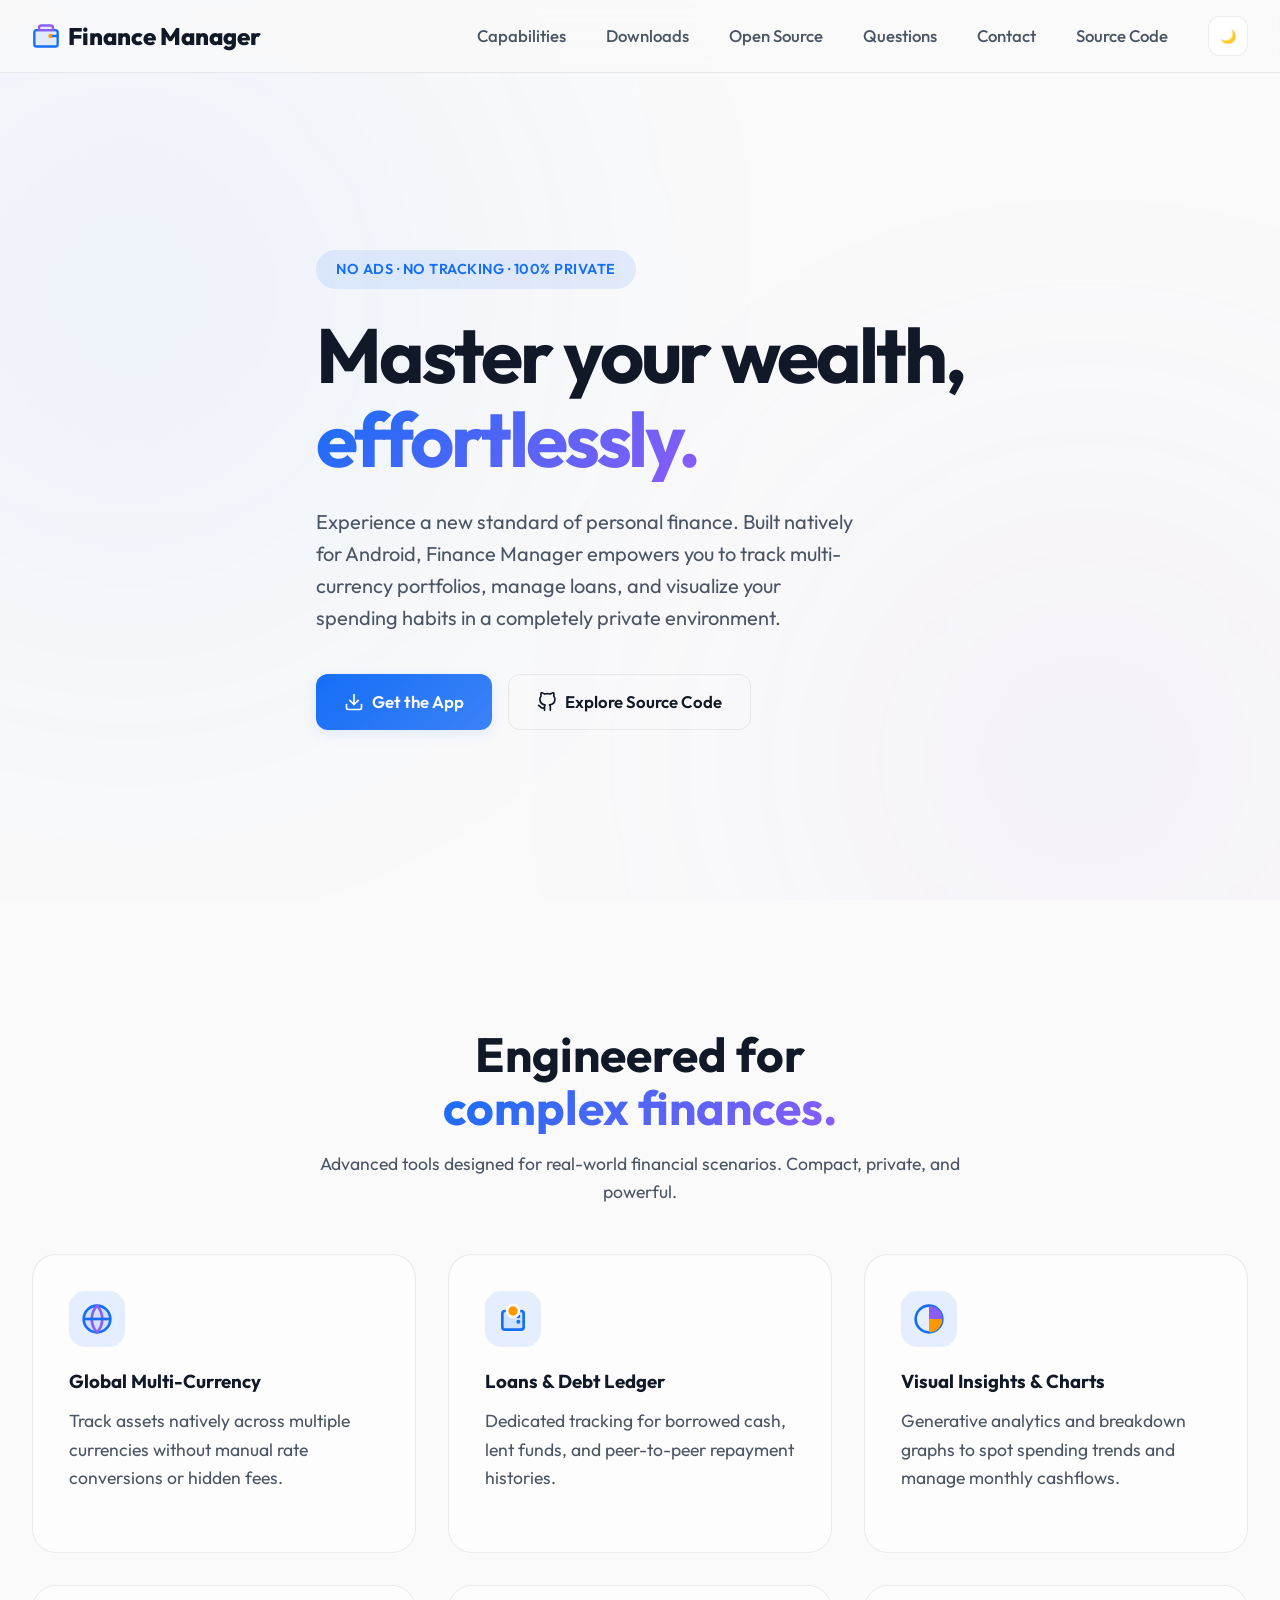
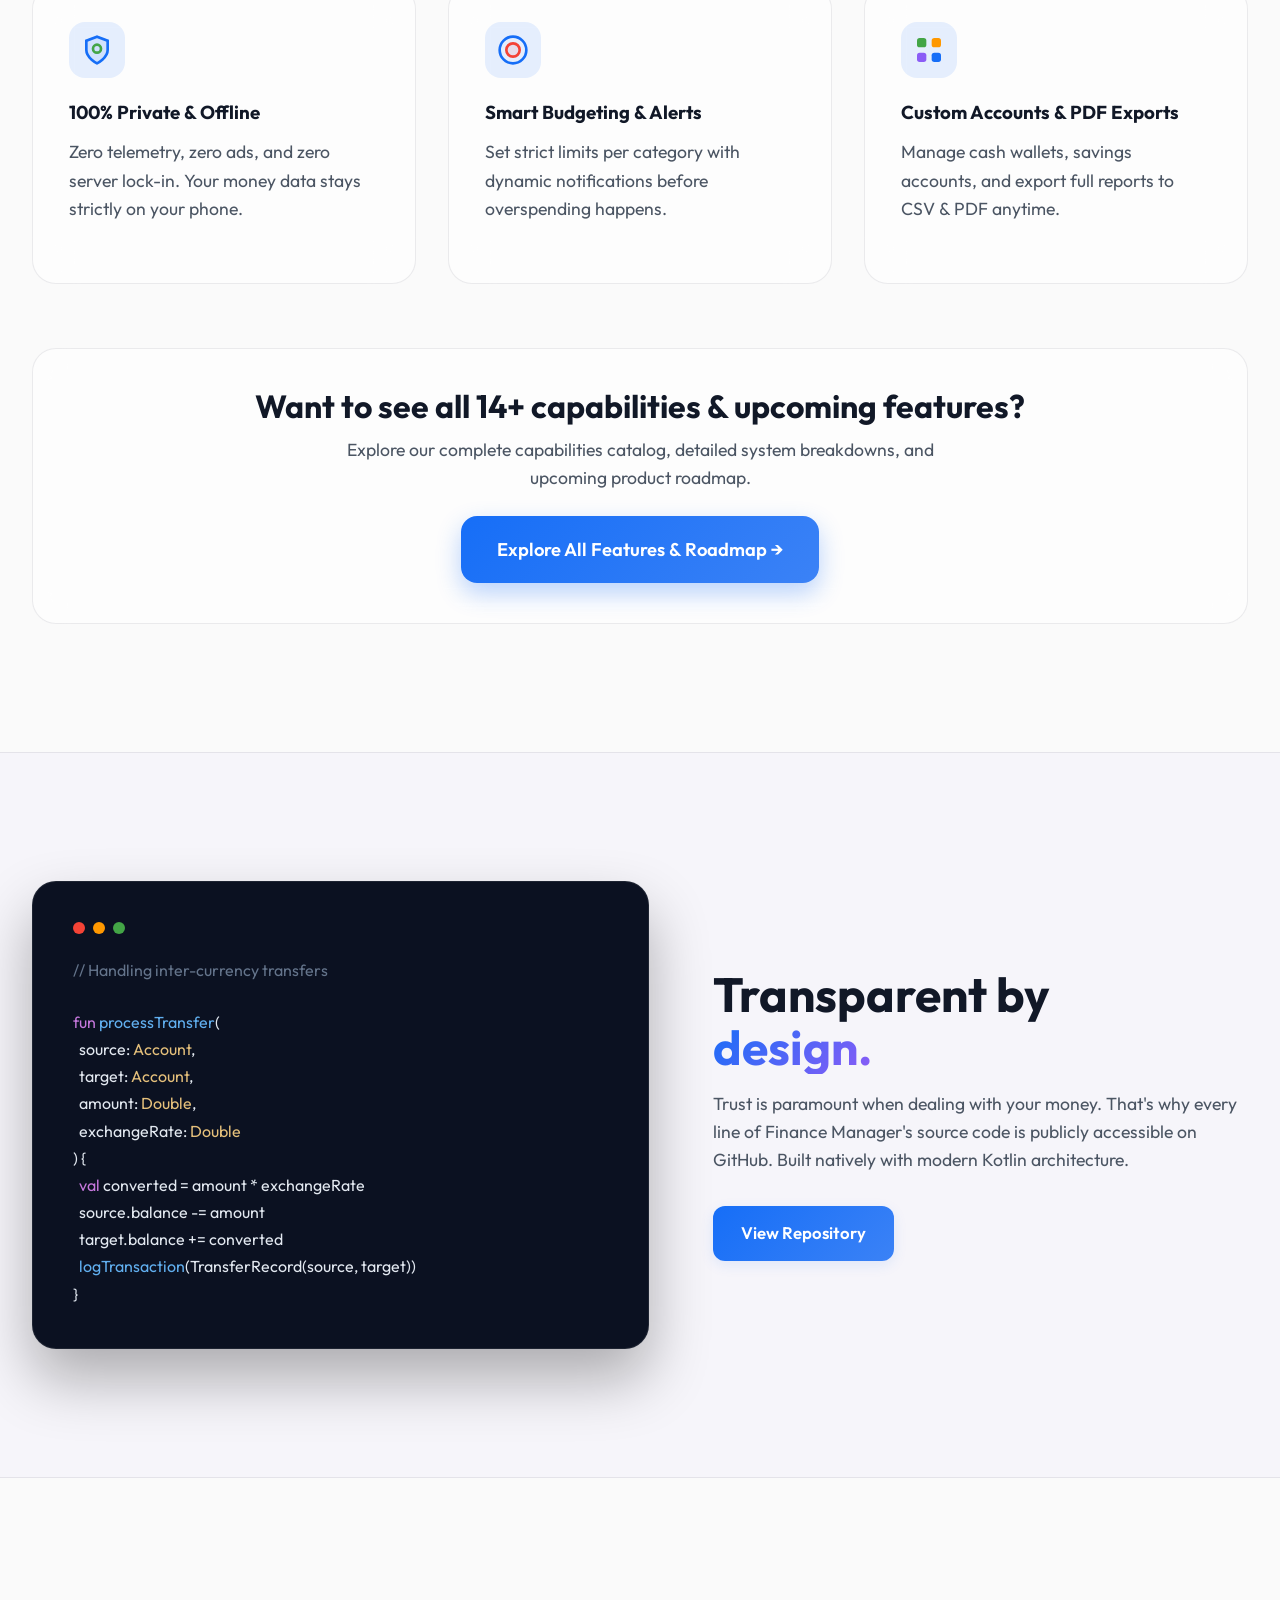
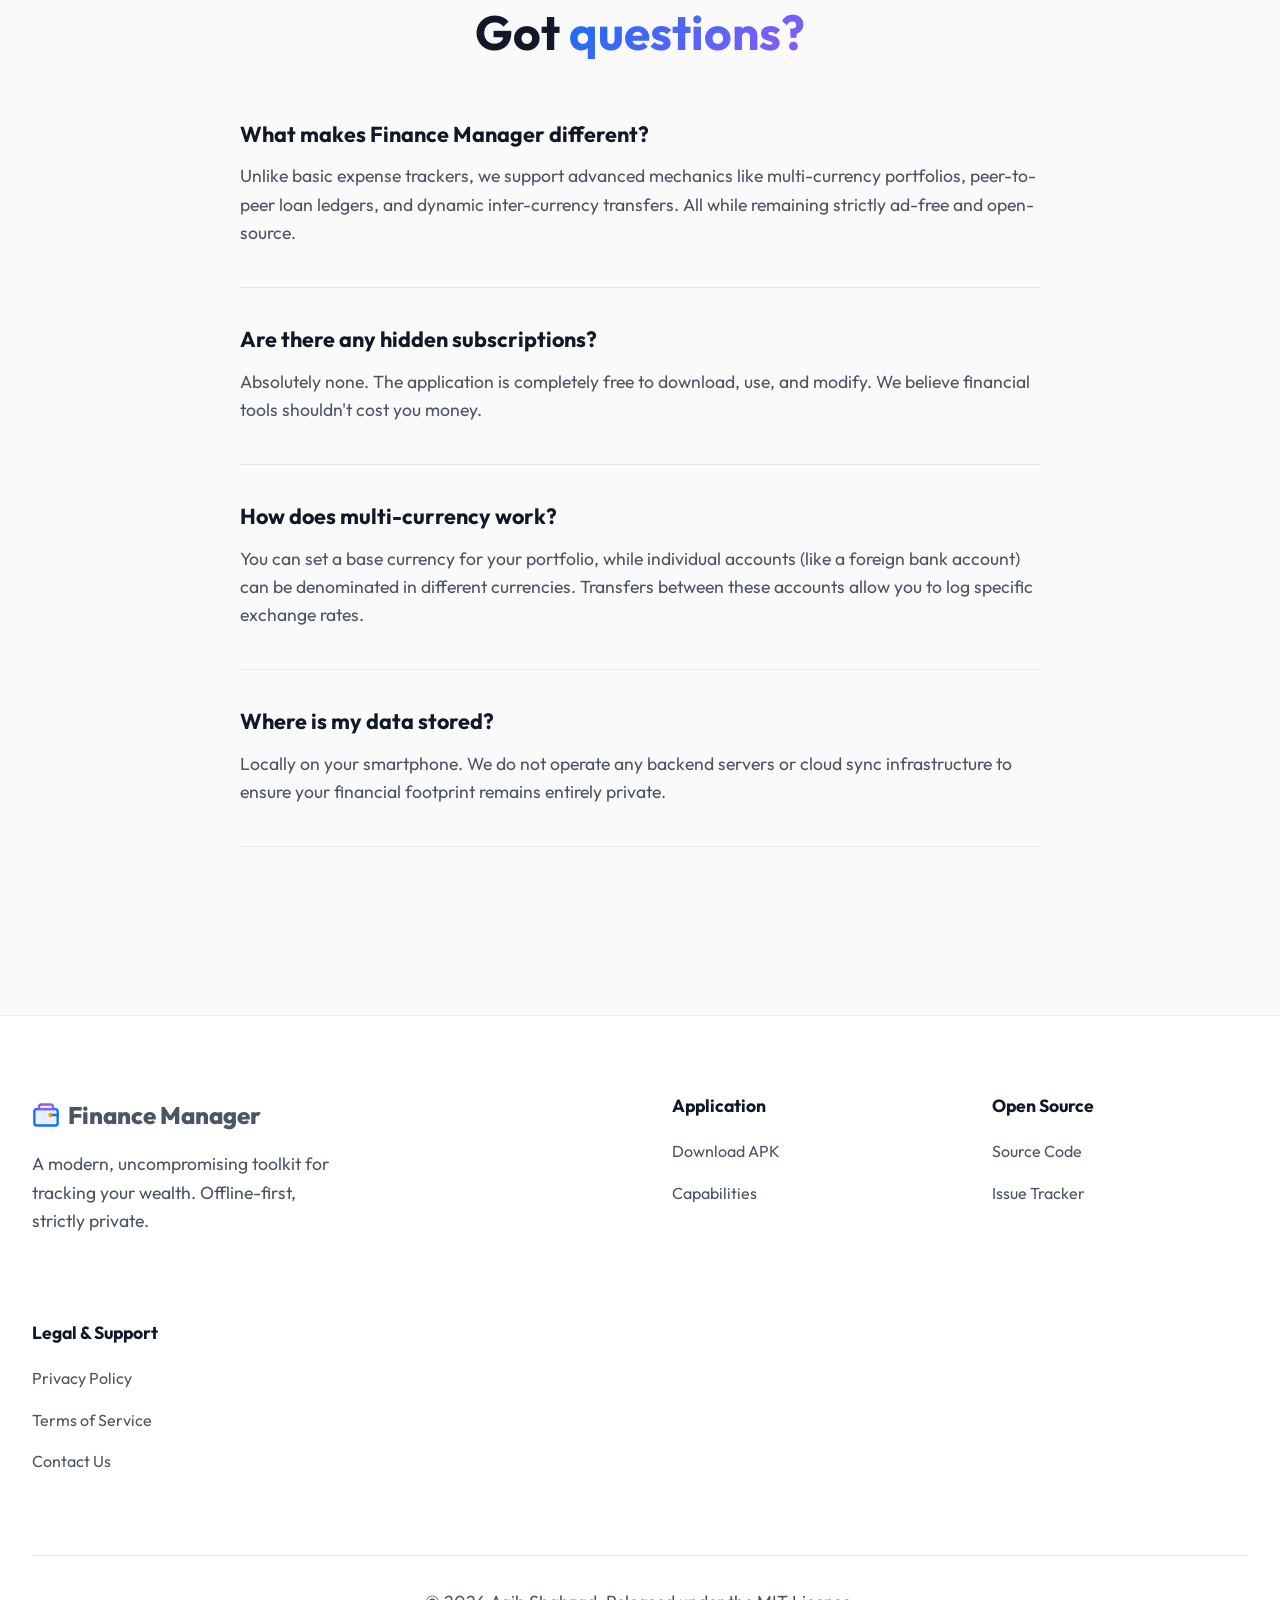
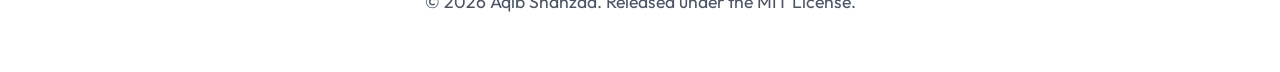
==== commit 0b57879a: "updated site url" ====
--- a/index.html
+++ b/index.html
@@ -28,7 +28,7 @@
                 </svg>
             </button>
             <div class="nav-links">
-                <a href="#features">Capabilities</a>
+                <a href="features.html">Capabilities</a>
                 <a href="downloads.html">Downloads</a>
                 <a href="#open-source">Open Source</a>
                 <a href="#faq">Questions</a>
@@ -58,36 +58,7 @@
                     </a>
                 </div>
             </div>
-            <div class="hero-visual">
-                <div class="floating-cards">
-                    <div class="card-mockup card-1">
-                        <div style="font-size: 0.9rem; color: var(--text-muted); margin-bottom: 0.5rem;">Net Worth</div>
-                        <div style="font-size: 2rem; font-weight: 700; color: var(--text-main); margin-bottom: 1.5rem;">$124,500.00</div>
-                        <div class="mockup-row">
-                            <div class="mockup-icon" style="background: rgba(22, 110, 247, 0.2);"></div>
-                            <div style="flex:1;">
-                                <div class="mockup-line" style="width: 60%; margin-bottom: 6px;"></div>
-                                <div class="mockup-line" style="width: 40%; opacity: 0.5;"></div>
-                            </div>
-                        </div>
-                        <div class="mockup-row">
-                            <div class="mockup-icon" style="background: rgba(67, 165, 70, 0.2);"></div>
-                            <div style="flex:1;">
-                                <div class="mockup-line" style="width: 80%; margin-bottom: 6px;"></div>
-                                <div class="mockup-line" style="width: 30%; opacity: 0.5;"></div>
-                            </div>
-                        </div>
-                    </div>
-                    <div class="card-mockup card-2">
-                        <div style="font-size: 0.9rem; color: var(--text-muted); margin-bottom: 0.5rem;">Recent Transfer</div>
-                        <div style="display:flex; justify-content: space-between; align-items: center; margin-bottom: 1rem;">
-                            <div style="font-weight: 600;">USD → EUR</div>
-                            <div style="color: var(--success); font-weight: 700;">+€420.00</div>
-                        </div>
-                        <div class="mockup-line" style="width: 100%;"></div>
-                    </div>
-                </div>
-            </div>
+
         </div>
     </section>
 
@@ -95,199 +66,90 @@
         <div class="container">
             <div class="reveal" style="text-align: center; max-width: 700px; margin: 0 auto 1rem;">
                 <h2 style="font-size: 3rem;">Engineered for <span class="gradient-text">complex finances.</span></h2>
-                <p>We believe personal finance goes beyond simple budgeting. That's why we've built advanced tools to handle real-world financial scenarios.</p>
-            </div>
-
-            <div class="features-grid">
-                <div class="feature-card reveal">
+                <p>Advanced tools designed for real-world financial scenarios. Compact, private, and powerful.</p>
+            </div>
+
+            <!-- Headline Showcase Grid (6 Core Highlights) -->
+            <div class="headline-grid">
+                <div class="headline-card reveal">
                     <div class="feature-icon-wrapper">
                         <svg viewBox="0 0 24 24" fill="none">
                             <circle cx="12" cy="12" r="10" stroke="var(--primary)" stroke-width="2" fill="rgba(22,110,247,0.1)"/>
                             <path d="M12 2a15.3 15.3 0 0 1 4 10 15.3 15.3 0 0 1-4 10 15.3 15.3 0 0 1-4-10 15.3 15.3 0 0 1 4-10z" stroke="var(--accent)" stroke-width="2"/>
                             <path d="M2 12h20" stroke="var(--primary)" stroke-width="2"/>
-                            <circle cx="18" cy="18" r="5" fill="var(--warning)" stroke="var(--bg-color)" stroke-width="2"/>
-                            <path d="M18 15.5v5m-1.5-2.5h3" stroke="var(--bg-color)" stroke-width="1.5" stroke-linecap="round"/>
                         </svg>
                     </div>
                     <h3>Global Multi-Currency</h3>
-                    <p>Travel or invest globally? Finance Manager inherently supports multiple currencies, letting you track assets natively without manual conversions.</p>
-                </div>
-
-                <div class="feature-card reveal" style="transition-delay: 0.1s;">
-                    <div class="feature-icon-wrapper">
-                        <svg viewBox="0 0 24 24" fill="none">
-                            <rect x="3" y="4" width="18" height="16" rx="3" stroke="var(--primary)" stroke-width="2" fill="rgba(22,110,247,0.1)"/>
-                            <path d="M6 9l3 -3 3 3" stroke="var(--success)" stroke-width="2" stroke-linecap="round" stroke-linejoin="round"/>
-                            <path d="M9 6v8" stroke="var(--success)" stroke-width="2" stroke-linecap="round"/>
-                            <path d="M18 15l-3 3-3-3" stroke="var(--error)" stroke-width="2" stroke-linecap="round" stroke-linejoin="round"/>
-                            <path d="M15 18v-8" stroke="var(--error)" stroke-width="2" stroke-linecap="round"/>
-                        </svg>
-                    </div>
-                    <h3>Smart Inter-Currency Transfers</h3>
-                    <p>Moving money between international accounts is seamless. Built-in logic handles currency exchanges and balance adjustments automatically.</p>
-                </div>
-                
-                <div class="feature-card reveal" style="transition-delay: 0.2s;">
+                    <p>Track assets natively across multiple currencies without manual rate conversions or hidden fees.</p>
+                </div>
+
+                <div class="headline-card reveal" style="transition-delay: 0.1s;">
                     <div class="feature-icon-wrapper">
                         <svg viewBox="0 0 24 24" fill="none">
                             <rect x="4" y="6" width="16" height="14" rx="2" stroke="var(--primary)" stroke-width="2" fill="rgba(22,110,247,0.1)"/>
                             <path d="M16 10h.01M16 14h.01" stroke="var(--primary)" stroke-width="3" stroke-linecap="round"/>
-                            <path d="M8 10h4m-4 4h4" stroke="var(--text-muted)" stroke-width="2" stroke-linecap="round"/>
                             <circle cx="12" cy="6" r="4.5" fill="var(--warning)" stroke="var(--bg-color)" stroke-width="2"/>
-                            <path d="M12 4.5v3m-1.5-1.5h3" stroke="var(--bg-color)" stroke-width="1.5" stroke-linecap="round"/>
-                        </svg>
-                    </div>
-                    <h3>Loans & Debt Management</h3>
-                    <p>Don't lose track of borrowed cash. Keep a dedicated ledger for loans given out or debts owed, complete with settlement tracking.</p>
-                </div>
-
-                <div class="feature-card reveal" style="transition-delay: 0.3s;">
+                        </svg>
+                    </div>
+                    <h3>Loans & Debt Ledger</h3>
+                    <p>Dedicated tracking for borrowed cash, lent funds, and peer-to-peer repayment histories.</p>
+                </div>
+
+                <div class="headline-card reveal" style="transition-delay: 0.2s;">
+                    <div class="feature-icon-wrapper">
+                        <svg viewBox="0 0 24 24" fill="none">
+                            <circle cx="12" cy="12" r="10" stroke="var(--primary)" stroke-width="2"/>
+                            <path d="M12 2a10 10 0 0 1 10 10h-10v-10z" fill="var(--accent)"/>
+                            <path d="M12 12h10a10 10 0 0 1-10 10v-10z" fill="var(--warning)"/>
+                        </svg>
+                    </div>
+                    <h3>Visual Insights & Charts</h3>
+                    <p>Generative analytics and breakdown graphs to spot spending trends and manage monthly cashflows.</p>
+                </div>
+
+                <div class="headline-card reveal" style="transition-delay: 0.3s;">
+                    <div class="feature-icon-wrapper">
+                        <svg viewBox="0 0 24 24" fill="none">
+                            <path d="M12 22s8-4 8-10V5l-8-3-8 3v7c0 6 8 10 8 10z" stroke="var(--primary)" stroke-width="2" fill="rgba(22,110,247,0.1)"/>
+                            <circle cx="12" cy="11" r="3" stroke="var(--success)" stroke-width="2"/>
+                        </svg>
+                    </div>
+                    <h3>100% Private & Offline</h3>
+                    <p>Zero telemetry, zero ads, and zero server lock-in. Your money data stays strictly on your phone.</p>
+                </div>
+
+                <div class="headline-card reveal" style="transition-delay: 0.4s;">
+                    <div class="feature-icon-wrapper">
+                        <svg viewBox="0 0 24 24" fill="none">
+                            <circle cx="12" cy="12" r="10" stroke="var(--primary)" stroke-width="2"/>
+                            <circle cx="12" cy="12" r="5" stroke="var(--error)" stroke-width="2" fill="rgba(244,67,54,0.1)"/>
+                        </svg>
+                    </div>
+                    <h3>Smart Budgeting & Alerts</h3>
+                    <p>Set strict limits per category with dynamic notifications before overspending happens.</p>
+                </div>
+
+                <div class="headline-card reveal" style="transition-delay: 0.5s;">
                     <div class="feature-icon-wrapper">
                         <svg viewBox="0 0 24 24" fill="none">
                             <rect x="3" y="3" width="7" height="7" rx="2" fill="var(--success)"/>
                             <rect x="14" y="3" width="7" height="7" rx="2" fill="var(--warning)"/>
                             <rect x="3" y="14" width="7" height="7" rx="2" fill="var(--accent)"/>
                             <rect x="14" y="14" width="7" height="7" rx="2" fill="var(--primary)"/>
-                            <path d="M6.5 10v4m11-4v4m-11-2h11" stroke="var(--text-muted)" stroke-width="2" stroke-linecap="round" stroke-linejoin="round"/>
-                        </svg>
-                    </div>
-                    <h3>Infinite Granularity</h3>
-                    <p>Create custom accounts, categories, and tags. Whether it's a crypto wallet or physical cash, structure your ledger exactly how you want.</p>
-                </div>
-
-                <div class="feature-card reveal" style="transition-delay: 0.4s;">
-                    <div class="feature-icon-wrapper">
-                        <svg viewBox="0 0 24 24" fill="none">
-                            <circle cx="12" cy="12" r="10" stroke="var(--primary)" stroke-width="2"/>
-                            <path d="M12 2a10 10 0 0 1 10 10h-10v-10z" fill="var(--accent)"/>
-                            <path d="M12 12h10a10 10 0 0 1-10 10v-10z" fill="var(--warning)"/>
-                            <path d="M12 12v10a10 10 0 0 1-10-10h10z" fill="var(--success)"/>
-                            <path d="M12 12h-10a10 10 0 0 1 10-10v10z" fill="rgba(22,110,247,0.1)"/>
-                        </svg>
-                    </div>
-                    <h3>Visual Insights</h3>
-                    <p>Dive deep into your spending behaviors. Generative charts and aesthetic analytics help you spot trends faster and make better decisions.</p>
-                </div>
-
-                <div class="feature-card reveal" style="transition-delay: 0.5s;">
-                    <div class="feature-icon-wrapper">
-                        <svg viewBox="0 0 24 24" fill="none">
-                            <path d="M12 22s8-4 8-10V5l-8-3-8 3v7c0 6 8 10 8 10z" stroke="var(--primary)" stroke-width="2" fill="rgba(22,110,247,0.1)"/>
-                            <circle cx="12" cy="11" r="3" stroke="var(--success)" stroke-width="2"/>
-                            <path d="M12 14v3" stroke="var(--success)" stroke-width="2" stroke-linecap="round"/>
-                            <path d="M9 11c0-1.66 1.34-3 3-3s3 1.34 3 3" stroke="var(--success)" stroke-width="2" stroke-linecap="round"/>
-                        </svg>
-                    </div>
-                    <h3>Absolute Privacy</h3>
-                    <p>Your financial data is yours alone. Operating entirely offline, Finance Manager guarantees zero telemetry and zero cloud lock-in.</p>
-                </div>
-
-                <!-- New Added Features -->
-                <div class="feature-card reveal" style="transition-delay: 0.1s;">
-                    <div class="feature-icon-wrapper">
-                        <svg viewBox="0 0 24 24" fill="none">
-                            <path d="M8 8C4 8 2 11 2 15s2 7 6 7c3 0 5-2 6-4 1-2 3-4 6-4 4 0 6 3 6 7s-2 7-6 7c-3 0-5-2-6-4-1-2-3-4-6-4z" stroke="var(--primary)" stroke-width="2" fill="rgba(22,110,247,0.1)"/>
-                            <path d="M14 15l2-2 2 2m-2-2v6" stroke="var(--success)" stroke-width="2" stroke-linecap="round" stroke-linejoin="round"/>
-                        </svg>
-                    </div>
-                    <h3>Unlimited Transactions</h3>
-                    <p>Log as many expenses and incomes as you want without ever hitting a paywall or a forced upgrade. Your ledger is truly unlimited.</p>
-                </div>
-
-                <div class="feature-card reveal" style="transition-delay: 0.2s;">
-                    <div class="feature-icon-wrapper">
-                        <svg viewBox="0 0 24 24" fill="none">
-                            <rect x="2" y="6" width="16" height="12" rx="2" stroke="var(--primary)" stroke-width="2" fill="rgba(22,110,247,0.1)"/>
-                            <path d="M6 4h14a2 2 0 0 1 2 2v10" stroke="var(--accent)" stroke-width="2" stroke-linecap="round"/>
-                            <circle cx="14" cy="12" r="2" fill="var(--warning)"/>
-                        </svg>
-                    </div>
-                    <h3>Wallets & Accounts</h3>
-                    <p>Manage diverse assets seamlessly. Track cash wallets, checking accounts, and dedicated savings accounts across multiple currencies.</p>
-                </div>
-
-                <div class="feature-card reveal" style="transition-delay: 0.3s;">
-                    <div class="feature-icon-wrapper">
-                        <svg viewBox="0 0 24 24" fill="none">
-                            <path d="M3 6h6l2 2h10v10a2 2 0 0 1-2 2H3a2 2 0 0 1-2-2V8a2 2 0 0 1 2-2z" stroke="var(--warning)" stroke-width="2" fill="rgba(255,152,0,0.1)"/>
-                            <path d="M8 14h8M8 18h5" stroke="var(--success)" stroke-width="2" stroke-linecap="round"/>
-                        </svg>
-                    </div>
-                    <h3>Smart Categories</h3>
-                    <p>Organize your spending with custom categories. Easily classify transactions to see exactly where your money is going every month.</p>
-                </div>
-
-                <div class="feature-card reveal" style="transition-delay: 0.4s;">
-                    <div class="feature-icon-wrapper">
-                        <svg viewBox="0 0 24 24" fill="none">
-                            <circle cx="12" cy="12" r="10" stroke="var(--primary)" stroke-width="2"/>
-                            <circle cx="12" cy="12" r="5" stroke="var(--error)" stroke-width="2" fill="rgba(244,67,54,0.1)"/>
-                            <path d="M12 2v4M12 18v4M2 12h4M18 12h4" stroke="var(--accent)" stroke-width="2" stroke-linecap="round"/>
-                        </svg>
-                    </div>
-                    <h3>Advanced Budgeting</h3>
-                    <p>Set strict limits for individual categories or overall spending. Monitor your budget progress in real-time to avoid overspending.</p>
-                </div>
-
-                <div class="feature-card reveal" style="transition-delay: 0.5s;">
-                    <div class="feature-icon-wrapper">
-                        <svg viewBox="0 0 24 24" fill="none">
-                            <path d="M12 22C6.477 22 2 17.523 2 12S6.477 2 12 2a9.99 9.99 0 0 1 8 4 4 4 0 0 1-4 4h-2a2 2 0 0 0-2 2v2a2 2 0 0 0 2 2h3.5c1.4 0 2.5 1.1 2.5 2.5A6.5 6.5 0 0 1 12 22z" stroke="var(--accent)" stroke-width="2" fill="rgba(139,92,246,0.1)"/>
-                            <circle cx="7.5" cy="10.5" r="1.5" fill="var(--primary)"/>
-                            <circle cx="10.5" cy="6.5" r="1.5" fill="var(--success)"/>
-                            <circle cx="15.5" cy="7.5" r="1.5" fill="var(--warning)"/>
-                        </svg>
-                    </div>
-                    <h3>Complete Customization</h3>
-                    <p>Tailor the app to your preferences. From adjusting the dashboard layout to choosing how data is displayed, make it truly yours.</p>
-                </div>
-
-                <div class="feature-card reveal" style="transition-delay: 0.1s;">
-                    <div class="feature-icon-wrapper">
-                        <svg viewBox="0 0 24 24" fill="none">
-                            <path d="M12 15v-9m-3 3l3-3 3 3" stroke="var(--success)" stroke-width="2" stroke-linecap="round" stroke-linejoin="round"/>
-                            <path d="M20 16v3a2 2 0 0 1-2 2H6a2 2 0 0 1-2-2v-3" stroke="var(--primary)" stroke-width="2" stroke-linecap="round"/>
-                            <path d="M8 21h8" stroke="var(--accent)" stroke-width="2" stroke-linecap="round"/>
-                        </svg>
-                    </div>
-                    <h3>Backup & Export Reports</h3>
-                    <p>Never lose your data. Securely backup and restore your database, or export your financial history to PDF and CSV reports.</p>
-                </div>
-
-                <div class="feature-card reveal" style="transition-delay: 0.2s;">
-                    <div class="feature-icon-wrapper">
-                        <svg viewBox="0 0 24 24" fill="none">
-                            <path d="M18 8A6 6 0 0 0 6 8c0 7-3 9-3 9h18s-3-2-3-9" stroke="var(--warning)" stroke-width="2" fill="rgba(255,152,0,0.1)"/>
-                            <path d="M13.73 21a2 2 0 0 1-3.46 0" stroke="var(--error)" stroke-width="2" stroke-linecap="round"/>
-                            <circle cx="18" cy="6" r="3" fill="var(--error)"/>
-                        </svg>
-                    </div>
-                    <h3>Custom Alerts</h3>
-                    <p>Set custom notifications for low balances, upcoming loan settlements, or when you are nearing your category budget limits.</p>
-                </div>
-
-                <div class="feature-card reveal" style="transition-delay: 0.3s;">
-                    <div class="feature-icon-wrapper">
-                        <svg viewBox="0 0 24 24" fill="none">
-                            <circle cx="12" cy="12" r="9" stroke="var(--primary)" stroke-width="2"/>
-                            <path d="M12 3a9 9 0 0 1 0 18z" fill="var(--accent)"/>
-                            <path d="M12 3a9 9 0 0 0 0 18z" fill="rgba(22,110,247,0.1)"/>
-                        </svg>
-                    </div>
-                    <h3>Multi-Themed App</h3>
-                    <p>Switch seamlessly between a beautifully crafted Light mode and a sleek Dark mode. Designed to be easy on the eyes, day or night.</p>
-                </div>
-
-                <div class="feature-card reveal" style="transition-delay: 0.4s;">
-                    <div class="feature-icon-wrapper">
-                        <svg viewBox="0 0 24 24" fill="none">
-                            <path d="M22 3H2l8 9.46V19l4 2v-8.54L22 3z" stroke="var(--success)" stroke-width="2" fill="rgba(67,165,70,0.1)"/>
-                            <path d="M12 9h4" stroke="var(--primary)" stroke-width="2" stroke-linecap="round"/>
-                        </svg>
-                    </div>
-                    <h3>Interactive & Filter Analytics</h3>
-                    <p>Slice and dice your financial data. Use custom duration filters and interactive charts to drill down into specific transaction patterns.</p>
-                </div>
+                        </svg>
+                    </div>
+                    <h3>Custom Accounts & PDF Exports</h3>
+                    <p>Manage cash wallets, savings accounts, and export full reports to CSV & PDF anytime.</p>
+                </div>
+            </div>
+
+            <!-- Call to Action Banner to Dedicated Features Page -->
+            <div class="explore-more-banner reveal">
+                <h3 style="font-size: 2rem; margin-bottom: 0.75rem;">Want to see all 14+ capabilities & upcoming features?</h3>
+                <p style="max-width: 600px; margin: 0 auto 1.5rem;">Explore our complete capabilities catalog, detailed system breakdowns, and upcoming product roadmap.</p>
+                <a href="features.html" class="btn btn-primary btn-large">
+                    Explore All Features & Roadmap →
+                </a>
             </div>
         </div>
     </section>
@@ -373,7 +235,7 @@
                     <h4>Application</h4>
                     <ul>
                         <li><a href="downloads.html">Download APK</a></li>
-                        <li><a href="#features">Capabilities</a></li>
+                        <li><a href="features.html">Capabilities</a></li>
                     </ul>
                 </div>
                 <div class="footer-col">
--- a/index.css
+++ b/index.css
@@ -607,6 +607,21 @@
     color-scheme: dark !important;
 }
 
+/* Global Code Formatting */
+code {
+    font-family: monospace, SFMono-Regular, Consolas;
+    word-break: break-word;
+    overflow-wrap: anywhere;
+    background: rgba(0, 0, 0, 0.05);
+    padding: 0.15rem 0.4rem;
+    border-radius: 6px;
+    font-size: 0.88em;
+    max-width: 100%;
+}
+[data-theme="dark"] code {
+    background: rgba(255, 255, 255, 0.08);
+}
+
 /* ==========================================================================
    Downloads Page Custom Styles
    ========================================================================== */
@@ -625,6 +640,22 @@
 .downloads-header h1 {
     font-size: 3rem;
     margin-bottom: 0.75rem;
+    word-break: break-word;
+}
+
+.hero-badge {
+    display: inline-block;
+    padding: 0.5rem 1.25rem;
+    border-radius: 50px;
+    background: var(--glow-color);
+    color: var(--primary);
+    font-weight: 600;
+    margin-bottom: 1.5rem;
+    font-size: 0.9rem;
+    letter-spacing: 0.5px;
+    max-width: 100%;
+    word-break: break-word;
+    line-height: 1.4;
 }
 
 /* Featured Download Card */
@@ -683,11 +714,28 @@
     color: var(--primary);
     font-weight: 600;
     font-size: 0.85rem;
+    word-break: break-all;
+    max-width: 100%;
+}
+
+.featured-card-header {
+    display: flex;
+    flex-wrap: wrap;
+    align-items: center;
+    gap: 10px;
+    margin-bottom: 0.75rem;
+}
+
+.featured-card-header h2 {
+    font-size: 2rem;
+    margin: 0;
+    word-break: break-word;
+    overflow-wrap: anywhere;
 }
 
 .download-meta-grid {
     display: grid;
-    grid-template-columns: repeat(auto-fit, minmax(180px, 1fr));
+    grid-template-columns: repeat(auto-fit, minmax(150px, 1fr));
     gap: 1.25rem;
     margin: 2rem 0;
     padding: 1.5rem;
@@ -703,6 +751,7 @@
 .meta-item {
     display: flex;
     flex-direction: column;
+    min-width: 0;
 }
 
 .meta-label {
@@ -717,6 +766,24 @@
     font-size: 1.05rem;
     font-weight: 600;
     color: var(--text-main);
+    word-break: break-word;
+    overflow-wrap: anywhere;
+}
+
+.featured-actions {
+    margin-top: 2rem;
+    display: flex;
+    flex-wrap: wrap;
+    gap: 1rem;
+    align-items: center;
+}
+
+.server-direct-tag {
+    font-size: 0.9rem;
+    color: var(--text-muted);
+    display: flex;
+    align-items: center;
+    gap: 6px;
 }
 
 .btn-large {
@@ -728,6 +795,8 @@
     justify-content: center;
     gap: 12px;
     box-shadow: 0 10px 25px rgba(22, 110, 247, 0.3);
+    text-align: center;
+    max-width: 100%;
 }
 
 .btn-large:hover {
@@ -741,6 +810,7 @@
     display: flex;
     align-items: center;
     gap: 12px;
+    word-break: break-word;
 }
 
 .builds-list {
@@ -761,7 +831,8 @@
     align-items: center;
     justify-content: space-between;
     gap: 1.5rem;
-    transition: all 0.25 ease;
+    transition: all 0.25s ease;
+    overflow: hidden;
 }
 
 .build-item:hover {
@@ -772,12 +843,14 @@
 
 .build-info {
     flex: 1;
+    min-width: 0;
 }
 
 .build-header {
     display: flex;
-    align-items: center;
-    gap: 12px;
+    flex-wrap: wrap;
+    align-items: center;
+    gap: 8px 12px;
     margin-bottom: 0.4rem;
 }
 
@@ -785,20 +858,36 @@
     font-size: 1.2rem;
     font-weight: 700;
     color: var(--text-main);
+    word-break: break-word;
 }
 
 .build-desc {
     font-size: 0.95rem;
     color: var(--text-muted);
     margin-bottom: 0;
+    word-break: break-word;
 }
 
 .build-details {
     display: flex;
-    gap: 1.5rem;
+    flex-wrap: wrap;
+    gap: 0.6rem 1.2rem;
     font-size: 0.85rem;
     color: var(--text-muted);
-    margin-top: 0.5rem;
+    margin-top: 0.6rem;
+}
+
+.build-details span {
+    display: inline-flex;
+    align-items: center;
+    gap: 4px;
+    max-width: 100%;
+    word-break: break-word;
+    overflow-wrap: anywhere;
+}
+
+.build-action {
+    flex-shrink: 0;
 }
 
 .btn-icon-download {
@@ -814,7 +903,7 @@
 /* Installation Guide Cards */
 .install-steps-grid {
     display: grid;
-    grid-template-columns: repeat(auto-fit, minmax(260px, 1fr));
+    grid-template-columns: repeat(auto-fit, minmax(240px, 1fr));
     gap: 1.5rem;
     margin-top: 2rem;
 }
@@ -827,6 +916,11 @@
     border-radius: 16px;
     padding: 1.75rem;
     position: relative;
+    min-width: 0;
+}
+
+.install-step-card p {
+    word-break: break-word;
 }
 
 .step-number {
@@ -842,19 +936,37 @@
     margin-bottom: 1rem;
 }
 
+/* Mobile Responsiveness Breakpoints */
 @media (max-width: 768px) {
     .downloads-container {
         padding-top: 100px;
+        padding-left: 1.25rem;
+        padding-right: 1.25rem;
     }
     .downloads-header h1 {
         font-size: 2.2rem;
     }
     .download-featured-card {
-        padding: 1.75rem;
+        padding: 1.5rem;
+        border-radius: 20px;
+    }
+    .featured-card-header h2 {
+        font-size: 1.5rem;
+    }
+    .btn-large {
+        width: 100%;
+        justify-content: center;
+        padding: 1rem 1.25rem;
+        font-size: 1.05rem;
     }
     .build-item {
         flex-direction: column;
-        align-items: flex-start;
+        align-items: stretch;
+        padding: 1.25rem;
+    }
+    .build-action {
+        width: 100%;
+        margin-top: 0.5rem;
     }
     .btn-icon-download {
         width: 100%;
@@ -862,3 +974,243 @@
     }
 }
 
+@media (max-width: 480px) {
+    .downloads-container {
+        padding-left: 1rem;
+        padding-right: 1rem;
+    }
+    .downloads-header h1 {
+        font-size: 1.8rem;
+    }
+    .downloads-header p {
+        font-size: 0.95rem;
+    }
+    .hero-badge {
+        font-size: 0.78rem;
+        padding: 0.4rem 0.85rem;
+        border-radius: 25px;
+    }
+    .download-featured-card {
+        padding: 1.2rem;
+    }
+    .download-meta-grid {
+        grid-template-columns: 1fr 1fr;
+        gap: 0.75rem;
+        padding: 1rem;
+    }
+    .meta-label {
+        font-size: 0.75rem;
+    }
+    .meta-value {
+        font-size: 0.95rem;
+    }
+    .archive-title {
+        font-size: 1.4rem;
+    }
+    .install-step-card {
+        padding: 1.25rem;
+    }
+}
+
+/* ==========================================================================
+   Features & Roadmap Page Custom Styles
+   ========================================================================== */
+.features-container {
+    padding-top: 140px;
+    padding-bottom: 5rem;
+}
+
+.features-hero {
+    text-align: center;
+    margin-bottom: 4rem;
+}
+
+.features-hero h1 {
+    font-size: clamp(2.5rem, 5vw, 4rem);
+    margin-bottom: 1rem;
+}
+
+.category-header {
+    margin-top: 4rem;
+    margin-bottom: 2rem;
+    padding-bottom: 1rem;
+    border-bottom: 1px solid var(--border-color);
+    display: flex;
+    align-items: center;
+    gap: 12px;
+}
+
+.category-header h2 {
+    font-size: 1.8rem;
+    margin: 0;
+}
+
+.category-tag {
+    font-size: 0.85rem;
+    padding: 0.25rem 0.75rem;
+    border-radius: 20px;
+    background: var(--glow-color);
+    color: var(--primary);
+    font-weight: 700;
+    text-transform: uppercase;
+    letter-spacing: 0.5px;
+}
+
+/* Roadmap Grid & Cards */
+.roadmap-grid {
+    display: grid;
+    grid-template-columns: repeat(auto-fit, minmax(300px, 1fr));
+    gap: 2rem;
+    margin-top: 2rem;
+}
+
+.roadmap-card {
+    background: var(--card-bg);
+    backdrop-filter: blur(16px);
+    -webkit-backdrop-filter: blur(16px);
+    border: 1px solid var(--border-color);
+    border-radius: 20px;
+    padding: 2rem;
+    display: flex;
+    flex-direction: column;
+    justify-content: space-between;
+    transition: all 0.3s cubic-bezier(0.4, 0, 0.2, 1);
+    position: relative;
+}
+
+.roadmap-card:hover {
+    transform: translateY(-5px);
+    border-color: rgba(22, 110, 247, 0.3);
+    box-shadow: 0 15px 35px rgba(0, 0, 0, 0.08);
+}
+
+.roadmap-header {
+    display: flex;
+    justify-content: space-between;
+    align-items: flex-start;
+    gap: 1rem;
+    margin-bottom: 1rem;
+}
+
+.roadmap-header h3 {
+    font-size: 1.3rem;
+    margin-bottom: 0;
+}
+
+.status-badge {
+    display: inline-flex;
+    align-items: center;
+    gap: 6px;
+    padding: 0.3rem 0.8rem;
+    border-radius: 50px;
+    font-size: 0.78rem;
+    font-weight: 700;
+    letter-spacing: 0.5px;
+    text-transform: uppercase;
+    white-space: nowrap;
+}
+
+.status-in-progress {
+    background: rgba(67, 165, 70, 0.15);
+    color: var(--success);
+    border: 1px solid rgba(67, 165, 70, 0.3);
+}
+
+.status-planned {
+    background: rgba(22, 110, 247, 0.15);
+    color: var(--primary);
+    border: 1px solid rgba(22, 110, 247, 0.3);
+}
+
+.status-consideration {
+    background: rgba(139, 92, 246, 0.15);
+    color: var(--accent);
+    border: 1px solid rgba(139, 92, 246, 0.3);
+}
+
+/* Feature Request CTA Banner */
+.request-feature-cta {
+    background: linear-gradient(135deg, rgba(22, 110, 247, 0.1), rgba(139, 92, 246, 0.12));
+    border: 1.5px solid rgba(22, 110, 247, 0.3);
+    border-radius: 24px;
+    padding: 3.5rem 3rem;
+    margin-top: 5rem;
+    text-align: center;
+    backdrop-filter: blur(20px);
+    box-shadow: 0 20px 50px rgba(0, 0, 0, 0.1);
+    position: relative;
+    overflow: hidden;
+}
+
+.request-feature-cta::before {
+    content: '';
+    position: absolute;
+    top: 0; left: 0; right: 0; height: 3px;
+    background: linear-gradient(90deg, var(--primary), var(--accent), var(--warning));
+}
+
+.request-feature-cta h2 {
+    font-size: 2.5rem;
+    margin-bottom: 0.75rem;
+}
+
+.request-feature-cta p {
+    max-width: 650px;
+    margin: 0 auto 2rem;
+    font-size: 1.15rem;
+}
+
+/* Headline Feature Card Extensions */
+.headline-grid {
+    display: grid;
+    grid-template-columns: repeat(auto-fit, minmax(320px, 1fr));
+    gap: 2rem;
+    margin-top: 3rem;
+}
+
+.headline-card {
+    background: var(--card-bg);
+    border: 1px solid var(--border-color);
+    border-radius: 24px;
+    padding: 2.25rem;
+    backdrop-filter: blur(20px);
+    -webkit-backdrop-filter: blur(20px);
+    transition: all 0.4s cubic-bezier(0.4, 0, 0.2, 1);
+    display: flex;
+    flex-direction: column;
+}
+
+.headline-card:hover {
+    transform: translateY(-6px);
+    border-color: rgba(22, 110, 247, 0.4);
+    box-shadow: 0 20px 40px rgba(0, 0, 0, 0.1);
+}
+
+.explore-more-banner {
+    margin-top: 4rem;
+    text-align: center;
+    background: var(--card-bg);
+    border: 1px solid var(--border-color);
+    border-radius: 24px;
+    padding: 2.5rem 2rem;
+    backdrop-filter: blur(16px);
+}
+
+@media (max-width: 768px) {
+    .features-container {
+        padding-top: 100px;
+    }
+    .request-feature-cta {
+        padding: 2.5rem 1.5rem;
+        margin-top: 3.5rem;
+    }
+    .request-feature-cta h2 {
+        font-size: 1.8rem;
+    }
+    .headline-grid {
+        grid-template-columns: 1fr;
+    }
+}
+
+
+
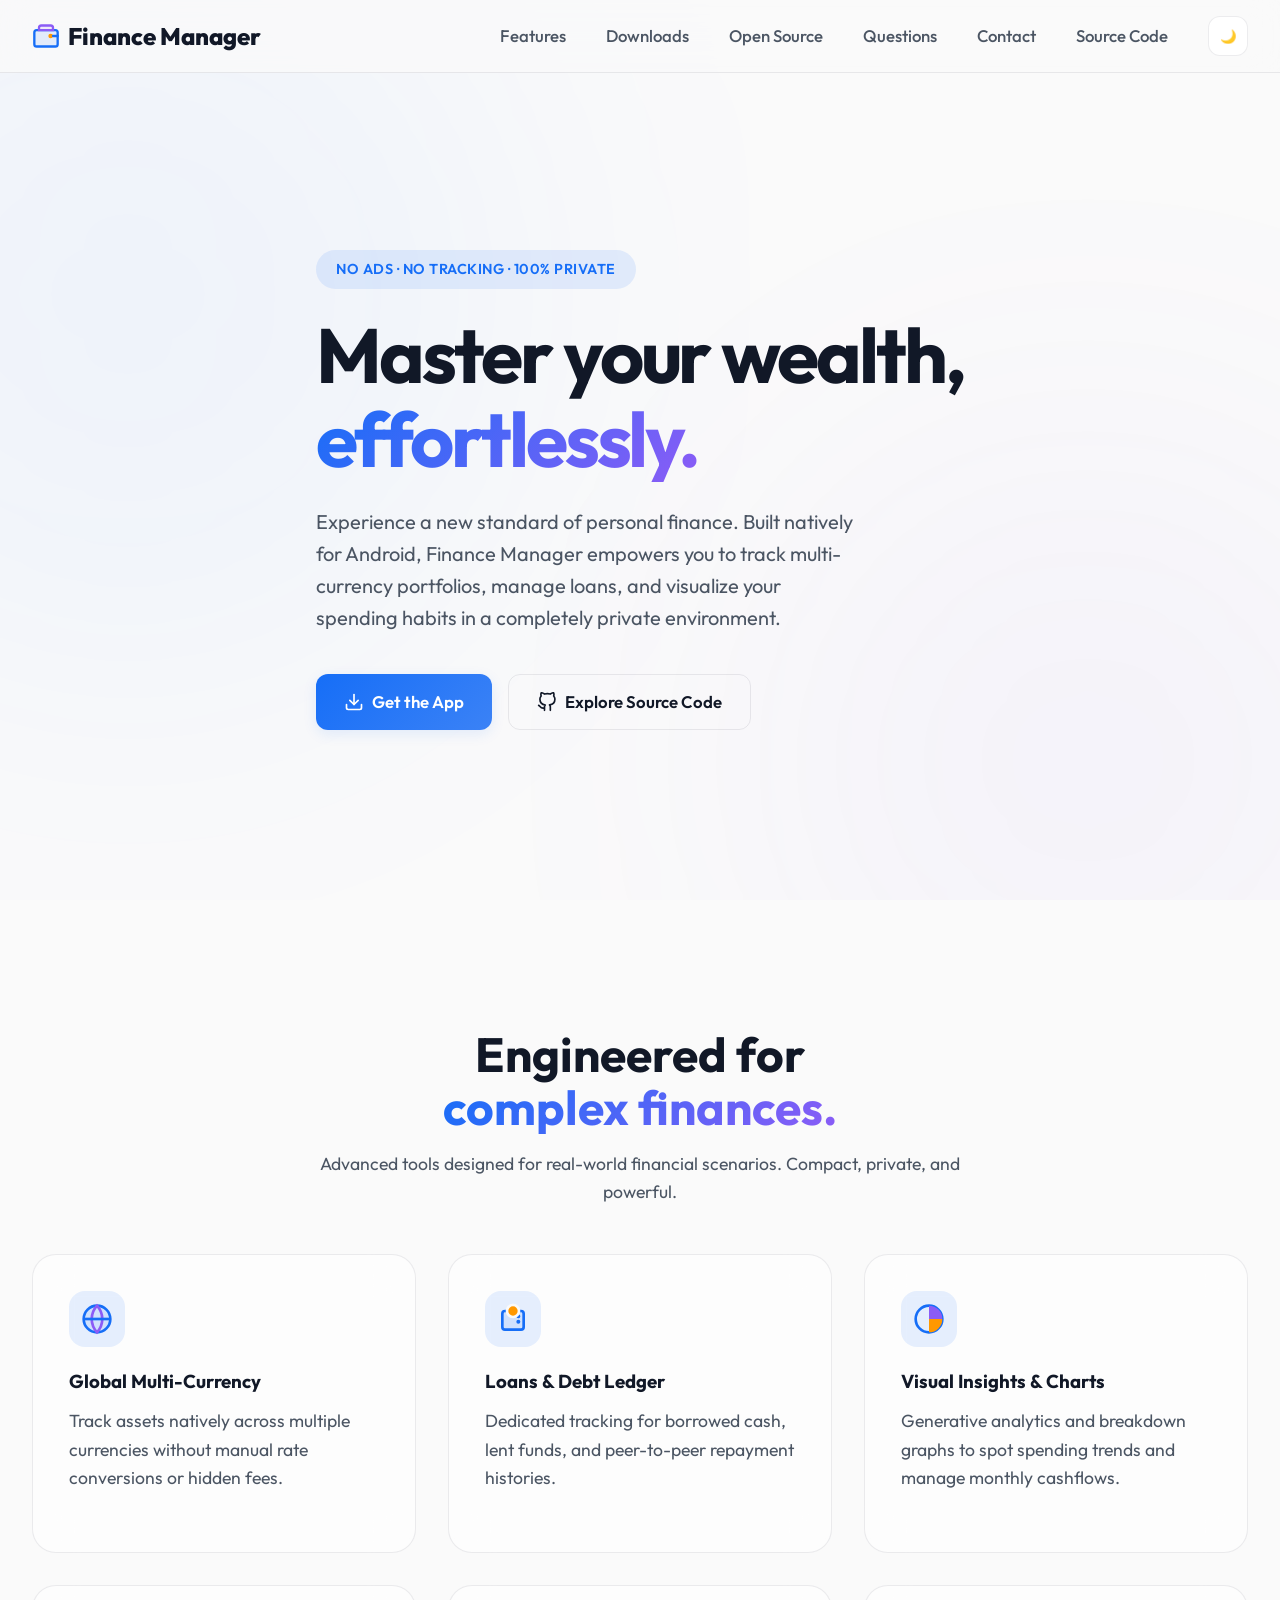
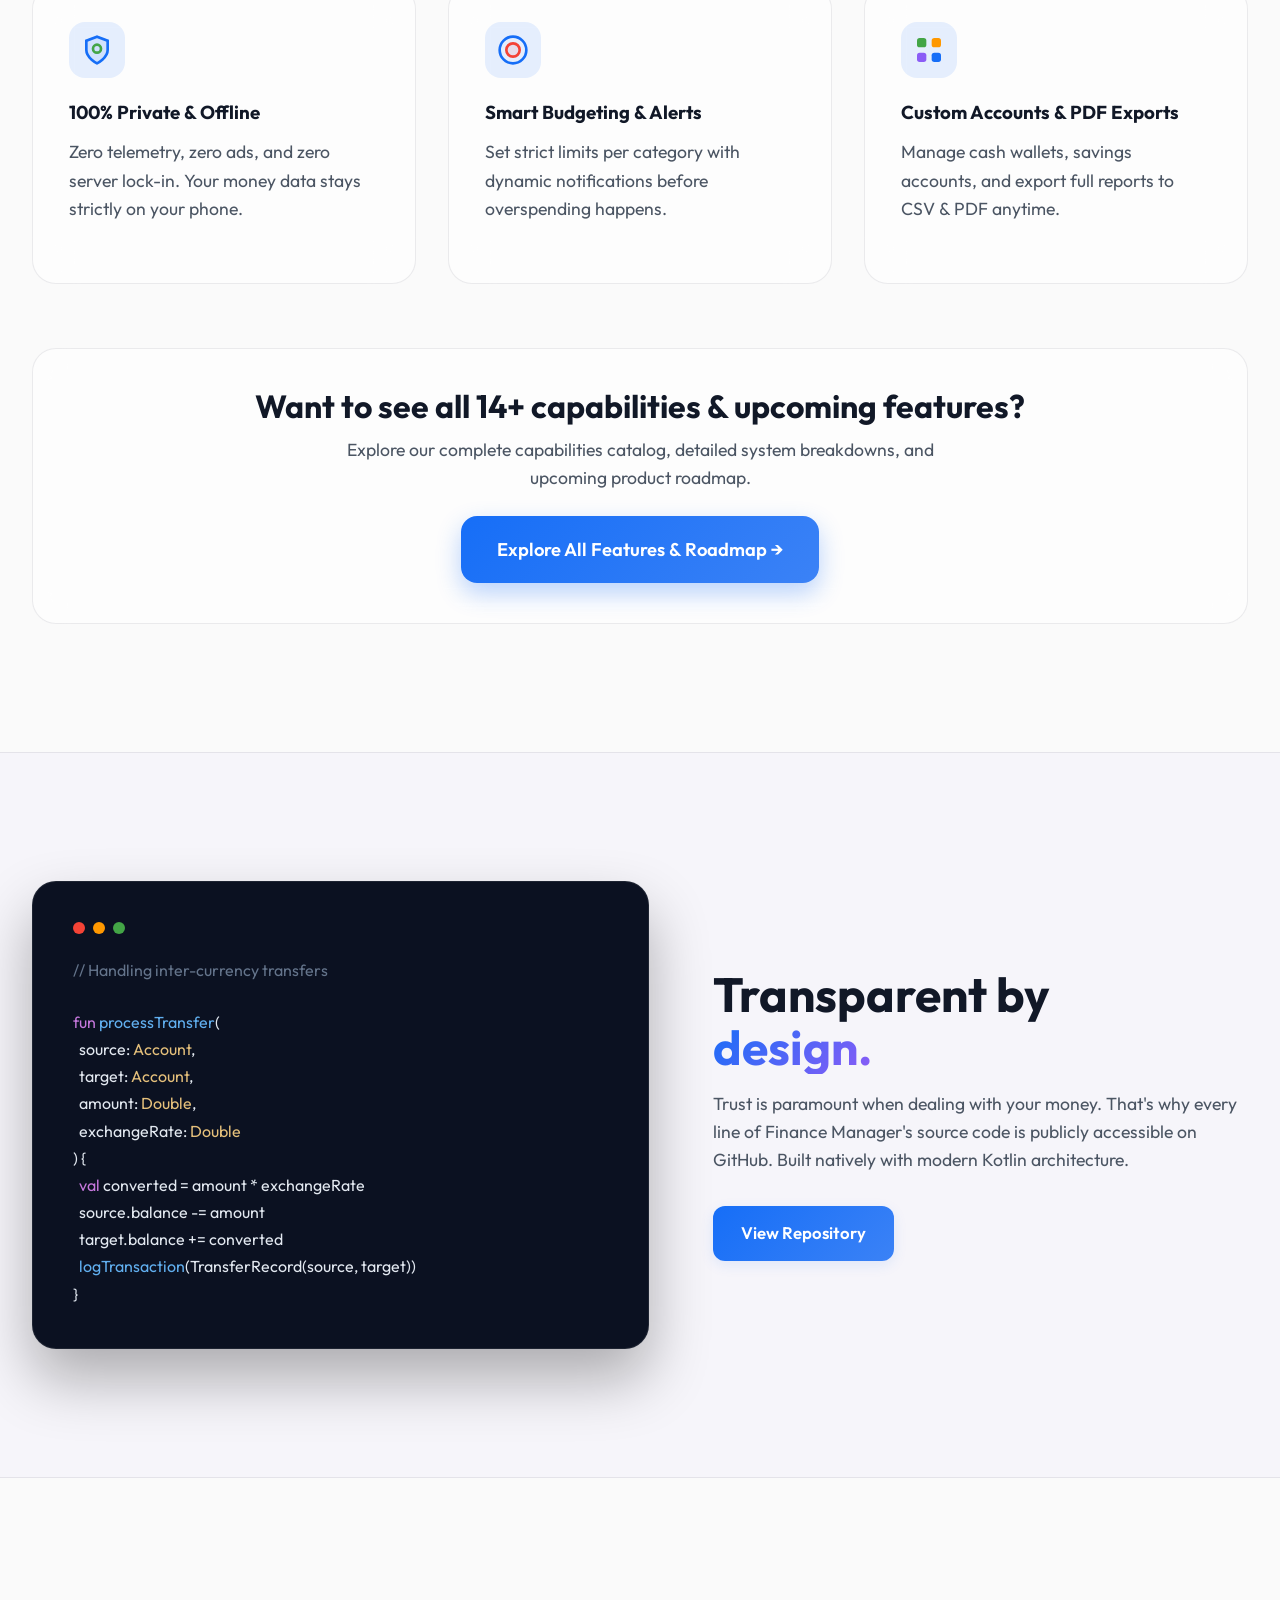
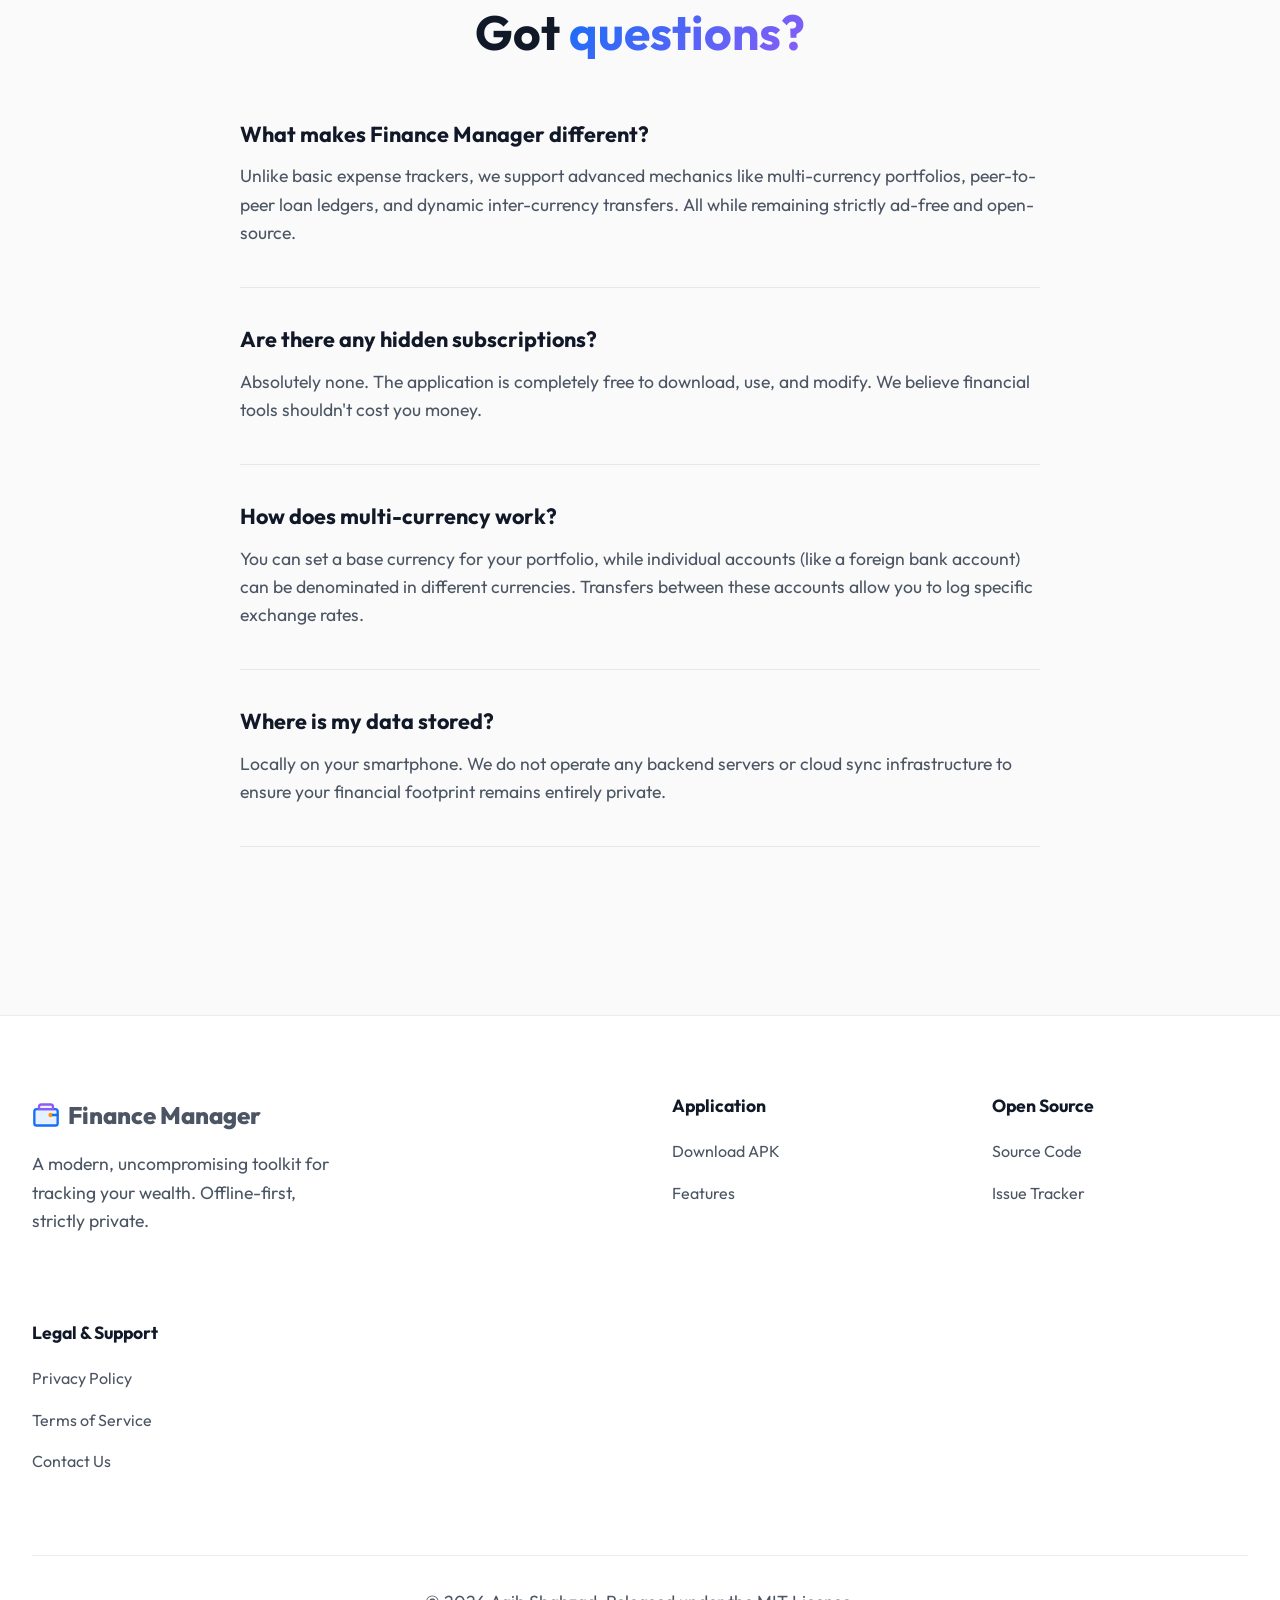
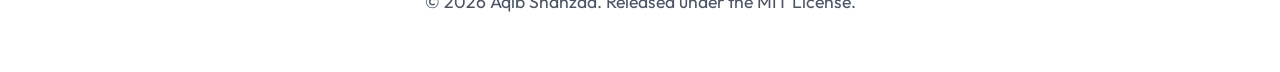
==== commit 18a58f6f: "update navbar to remove Capabilities" ====
--- a/index.html
+++ b/index.html
@@ -28,7 +28,7 @@
                 </svg>
             </button>
             <div class="nav-links">
-                <a href="features.html">Capabilities</a>
+                <a href="features.html">Features</a>
                 <a href="downloads.html">Downloads</a>
                 <a href="#open-source">Open Source</a>
                 <a href="#faq">Questions</a>
@@ -235,7 +235,7 @@
                     <h4>Application</h4>
                     <ul>
                         <li><a href="downloads.html">Download APK</a></li>
-                        <li><a href="features.html">Capabilities</a></li>
+                        <li><a href="features.html">Features</a></li>
                     </ul>
                 </div>
                 <div class="footer-col">
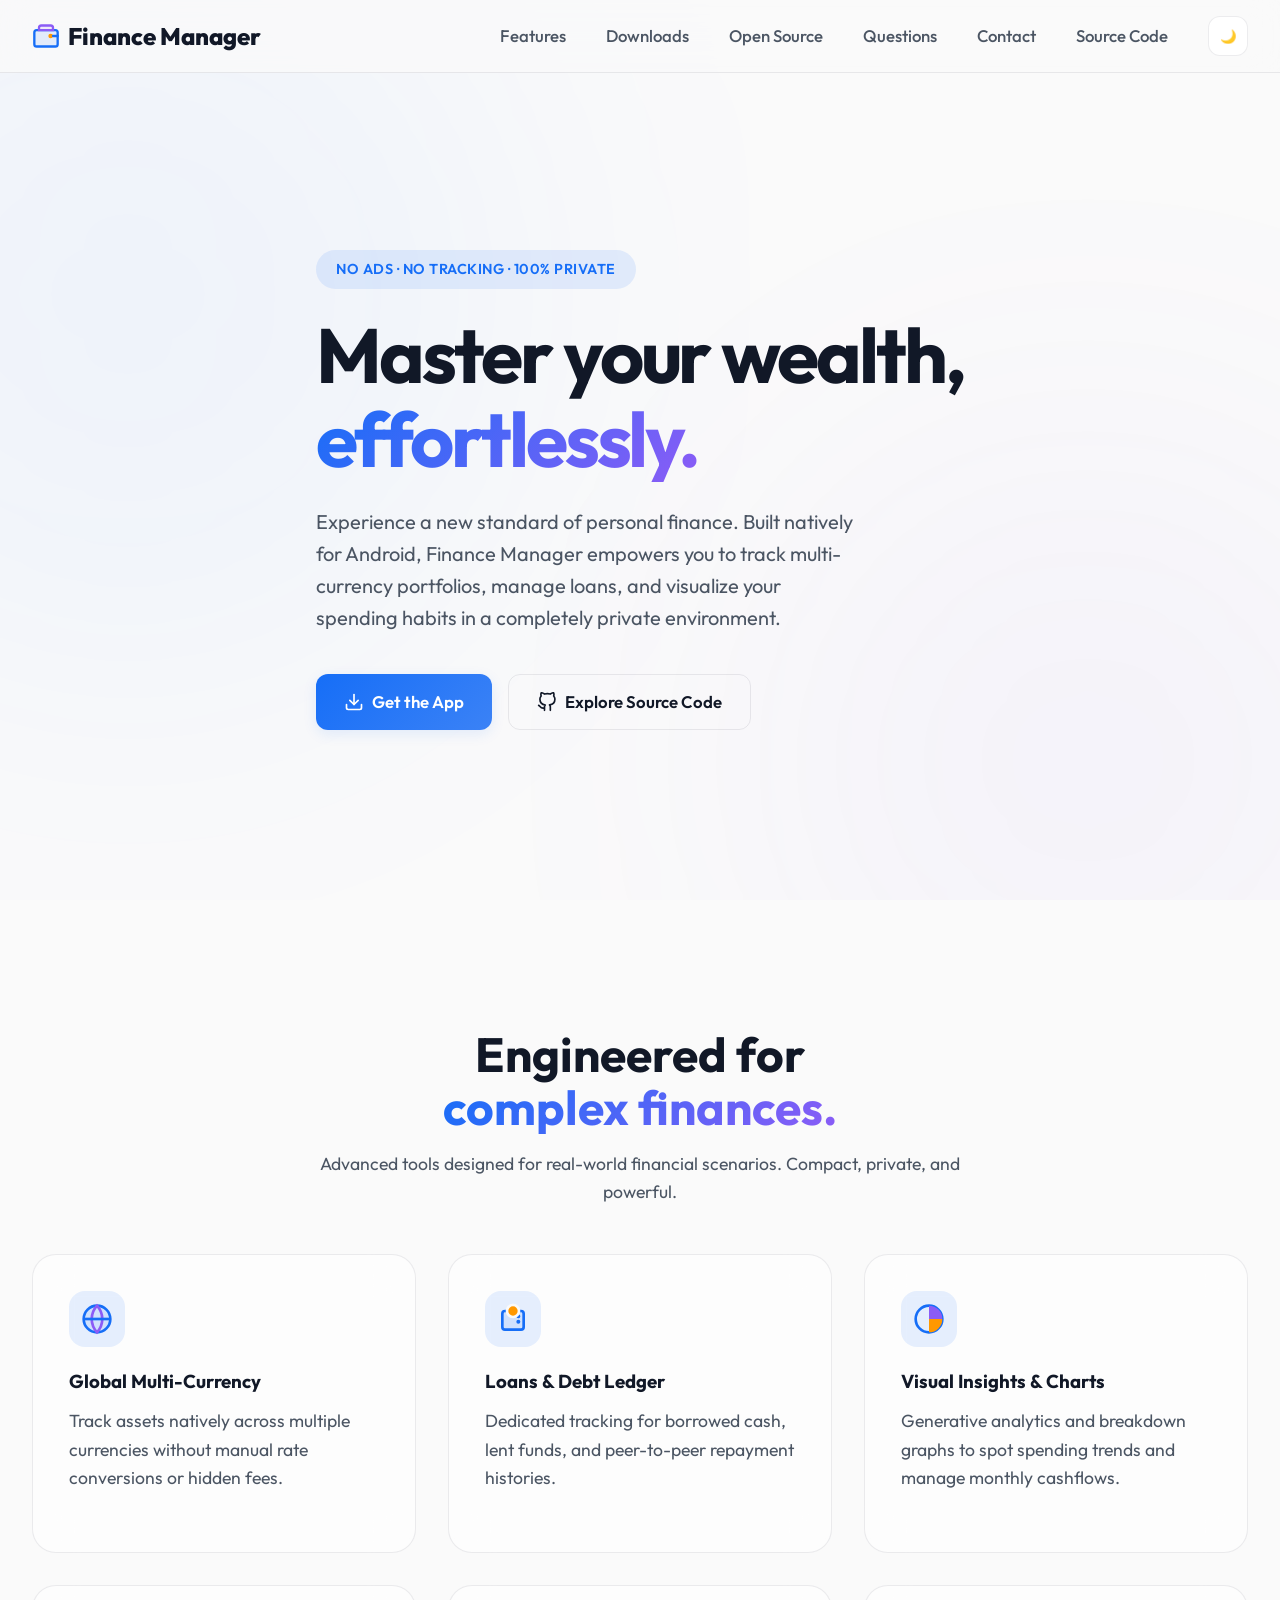
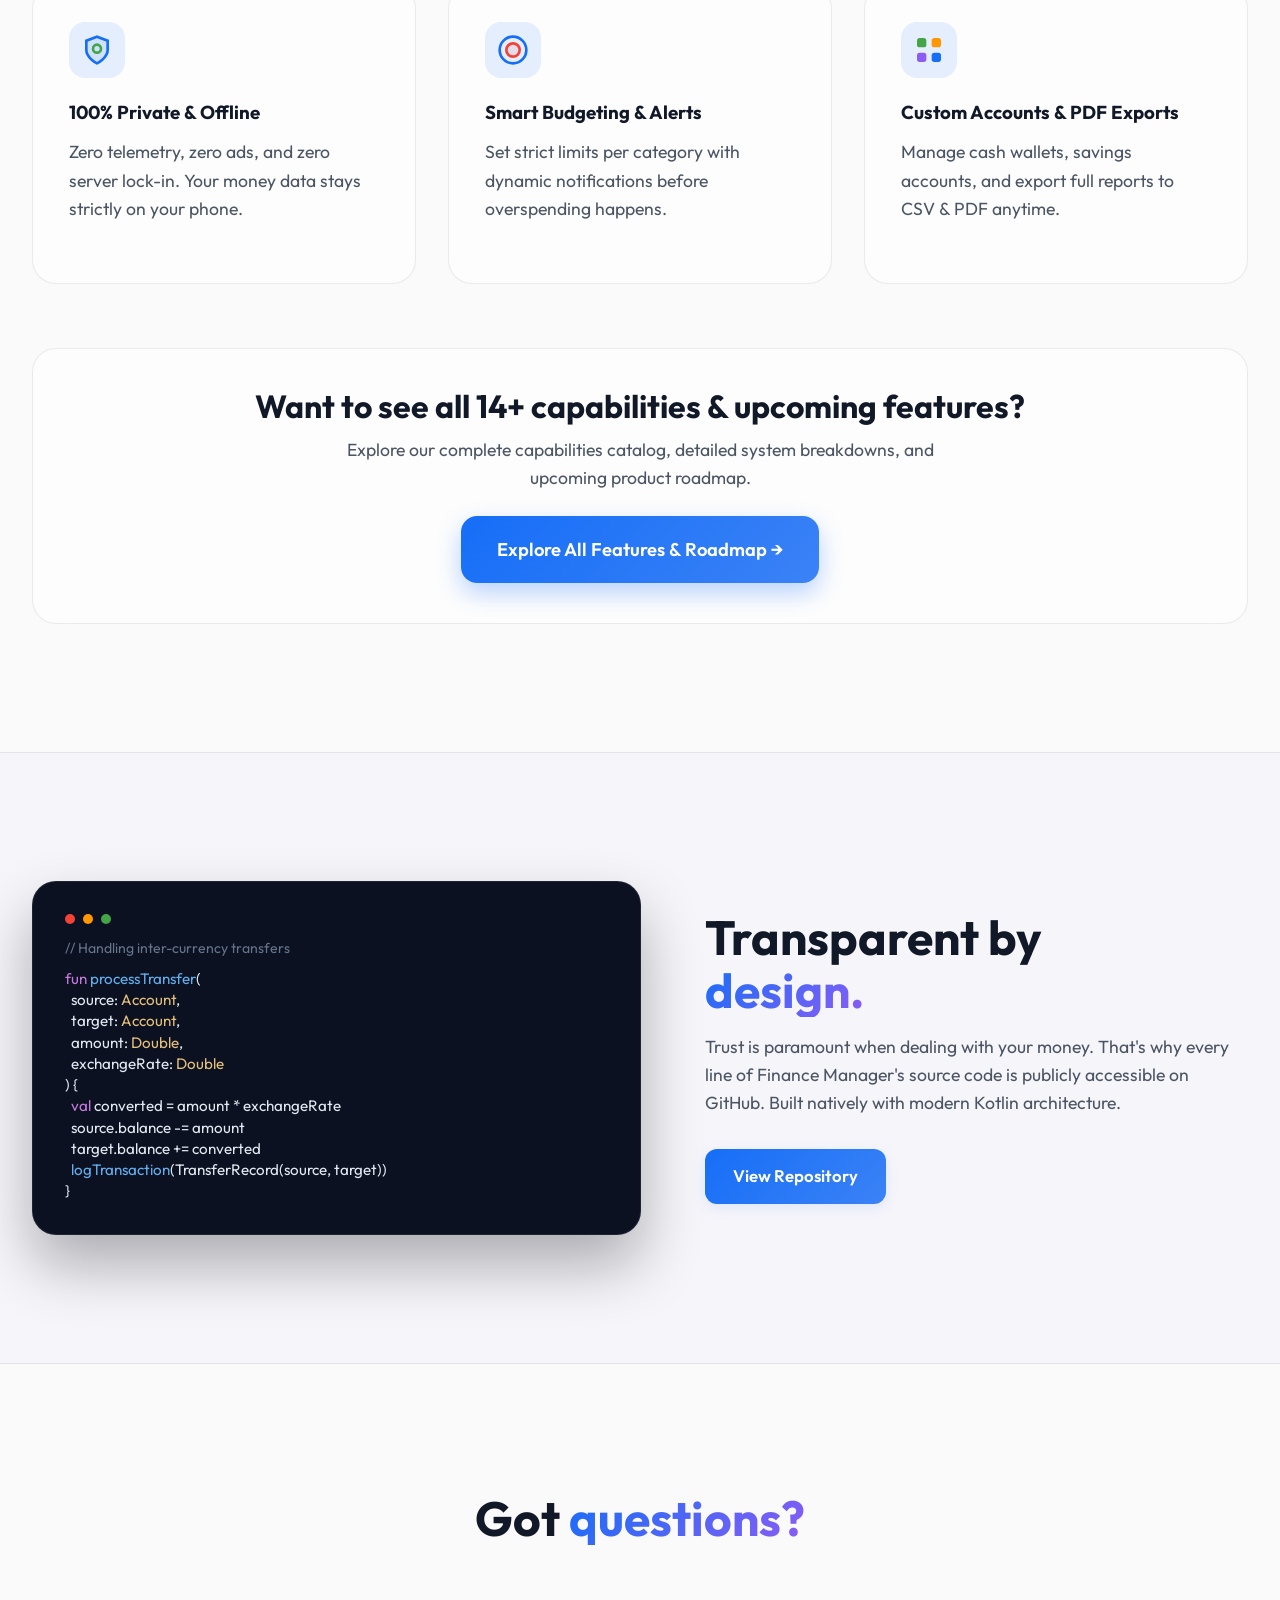
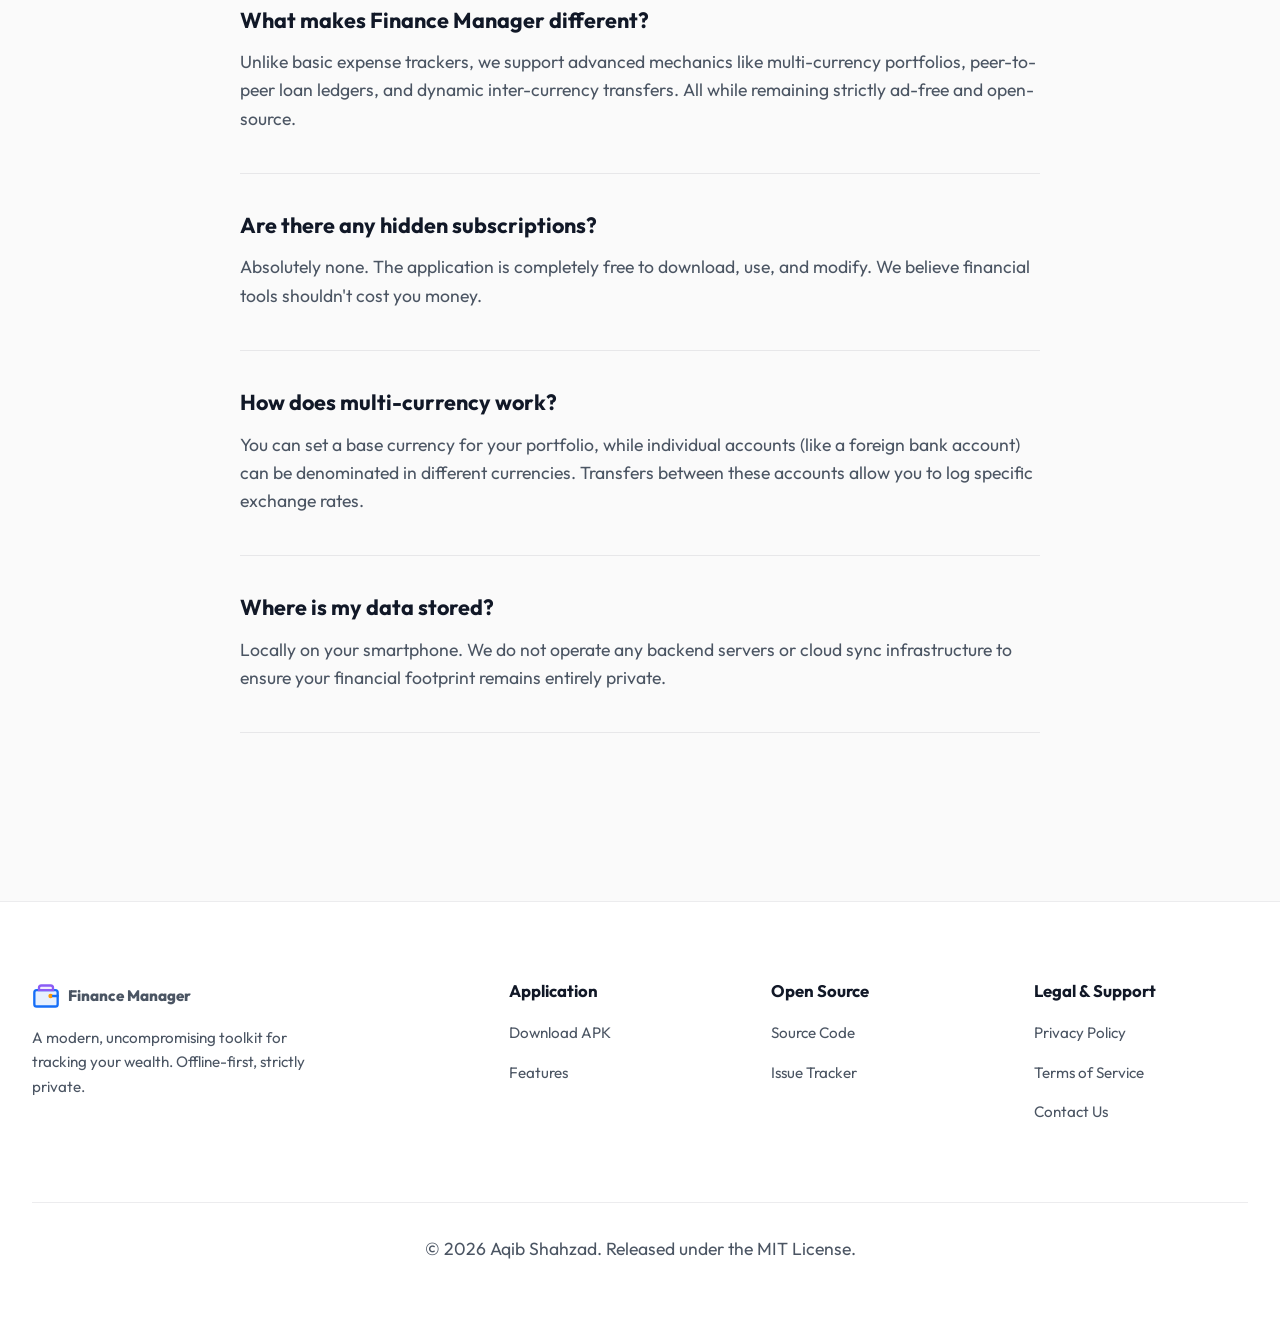
==== commit 2d9daea5: "UI improvements" ====
--- a/index.html
+++ b/index.html
@@ -155,31 +155,30 @@
     </section>
 
     <section id="open-source" class="section" style="background: rgba(139, 92, 246, 0.03); border-top: 1px solid var(--border-color); border-bottom: 1px solid var(--border-color);">
-        <div class="container" style="display: flex; align-items: center; justify-content: space-between; gap: 4rem; flex-wrap: wrap;">
-            <div class="reveal" style="flex: 1; min-width: 300px; background: #0B1121; padding: 2.5rem; border-radius: 24px; border: 1px solid rgba(255,255,255,0.08); color: #F8FAFC; box-shadow: 0 30px 60px rgba(0,0,0,0.3); font-family: monospace; font-size: 1rem;">
-                <div style="display: flex; gap: 8px; margin-bottom: 1.5rem;">
-                    <div style="width: 12px; height: 12px; border-radius: 50%; background: #F44336;"></div>
-                    <div style="width: 12px; height: 12px; border-radius: 50%; background: #FF9800;"></div>
-                    <div style="width: 12px; height: 12px; border-radius: 50%; background: #43A546;"></div>
-                </div>
-                <div style="color: #64748B;">// Handling inter-currency transfers</div>
-                <br>
-                <div style="color: #E2E8F0; line-height: 1.7;">
-                    <span style="color: #C678DD;">fun</span> <span style="color: #61AFEF;">processTransfer</span>(<br>
-                    &nbsp;&nbsp;source: <span style="color: #E5C07B;">Account</span>,<br>
-                    &nbsp;&nbsp;target: <span style="color: #E5C07B;">Account</span>,<br>
-                    &nbsp;&nbsp;amount: <span style="color: #E5C07B;">Double</span>,<br>
-                    &nbsp;&nbsp;exchangeRate: <span style="color: #E5C07B;">Double</span><br>
-                    ) {<br>
-                    &nbsp;&nbsp;<span style="color: #C678DD;">val</span> converted = amount * exchangeRate<br>
-                    &nbsp;&nbsp;source.balance -= amount<br>
-                    &nbsp;&nbsp;target.balance += converted<br>
-                    &nbsp;&nbsp;<span style="color: #61AFEF;">logTransaction</span>(TransferRecord(source, target))<br>
-                    }
-                </div>
-            </div>
-            <div class="reveal" style="flex: 1; min-width: 300px;">
-                <h2 style="font-size: 3rem;">Transparent by <br><span class="gradient-text">design.</span></h2>
+        <div class="container open-source-container">
+            <div class="code-window reveal">
+                <div class="code-window-dots">
+                    <div style="width: 10px; height: 10px; border-radius: 50%; background: #F44336;"></div>
+                    <div style="width: 10px; height: 10px; border-radius: 50%; background: #FF9800;"></div>
+                    <div style="width: 10px; height: 10px; border-radius: 50%; background: #43A546;"></div>
+                </div>
+                <div class="code-comment">// Handling inter-currency transfers</div>
+                <div class="code-snippet-body">
+                    <div><span style="color: #C678DD;">fun</span> <span style="color: #61AFEF;">processTransfer</span>(</div>
+                    <div>&nbsp;&nbsp;source: <span style="color: #E5C07B;">Account</span>,</div>
+                    <div>&nbsp;&nbsp;target: <span style="color: #E5C07B;">Account</span>,</div>
+                    <div>&nbsp;&nbsp;amount: <span style="color: #E5C07B;">Double</span>,</div>
+                    <div>&nbsp;&nbsp;exchangeRate: <span style="color: #E5C07B;">Double</span></div>
+                    <div>) {</div>
+                    <div>&nbsp;&nbsp;<span style="color: #C678DD;">val</span> converted = amount * exchangeRate</div>
+                    <div>&nbsp;&nbsp;source.balance -= amount</div>
+                    <div>&nbsp;&nbsp;target.balance += converted</div>
+                    <div>&nbsp;&nbsp;<span style="color: #61AFEF;">logTransaction</span>(TransferRecord(source, target))</div>
+                    <div>}</div>
+                </div>
+            </div>
+            <div class="reveal" style="flex: 1; width: 100%;">
+                <h2 style="font-size: clamp(2rem, 5vw, 3rem);">Transparent by <br><span class="gradient-text">design.</span></h2>
                 <p>Trust is paramount when dealing with your money. That's why every line of Finance Manager's source code is publicly accessible on GitHub. Built natively with modern Kotlin architecture.</p>
                 <div style="display: flex; gap: 1rem; margin-top: 2rem;">
                     <a href="https://github.com/aqibshahzad4485/financemanager" class="btn btn-primary" target="_blank" rel="noopener noreferrer">View Repository</a>
@@ -219,7 +218,7 @@
     <footer class="footer reveal">
         <div class="container">
             <div class="footer-grid">
-                <div class="footer-col" style="grid-column: span 2;">
+                <div class="footer-col footer-brand">
                     <a href="index.html" class="logo" style="margin-bottom: 1rem;">
                         <svg viewBox="0 0 24 24" fill="none">
                             <path d="M20 7H4a2 2 0 0 0-2 2v10a2 2 0 0 0 2 2h16a2 2 0 0 0 2-2V9a2 2 0 0 0-2-2z" stroke="var(--primary)" stroke-width="2" fill="rgba(22,110,247,0.1)"/>
--- a/index.css
+++ b/index.css
@@ -375,35 +375,50 @@
     border-top: 1px solid var(--border-color);
     padding: 5rem 0 2rem;
 }
+
 .footer-grid {
     display: grid;
-    grid-template-columns: repeat(auto-fit, minmax(200px, 1fr));
-    gap: 4rem;
+    grid-template-columns: 2fr 1fr 1fr 1fr;
+    gap: 3rem;
     margin-bottom: 4rem;
 }
+
+.footer-brand p {
+    font-size: 0.95rem;
+    line-height: 1.6;
+}
+
 .footer-col h4 {
-    margin-bottom: 1.5rem;
-    font-size: 1.1rem;
+    margin-bottom: 1.25rem;
+    font-size: 1.05rem;
     color: var(--text-main);
-}
+    font-weight: 700;
+}
+
 .footer-col ul {
     list-style: none;
 }
+
 .footer-col ul li {
-    margin-bottom: 1rem;
-}
+    margin-bottom: 0.85rem;
+}
+
 .footer-col a {
     color: var(--text-muted);
     transition: color 0.2s ease;
-}
+    font-size: 0.95rem;
+}
+
 .footer-col a:hover {
     color: var(--primary);
 }
+
 .footer-bottom {
     text-align: center;
     padding-top: 2rem;
     border-top: 1px solid var(--border-color);
     color: var(--text-muted);
+    font-size: 0.95rem;
 }
 
 /* Theme Toggle */
@@ -1035,31 +1050,37 @@
     margin-bottom: 2rem;
     padding-bottom: 1rem;
     border-bottom: 1px solid var(--border-color);
-    display: flex;
-    align-items: center;
-    gap: 12px;
-}
-
-.category-header h2 {
-    font-size: 1.8rem;
-    margin: 0;
+    display: block;
+    width: 100%;
 }
 
 .category-tag {
-    font-size: 0.85rem;
-    padding: 0.25rem 0.75rem;
+    display: table;
+    font-size: 0.8rem;
+    padding: 0.35rem 0.85rem;
     border-radius: 20px;
     background: var(--glow-color);
     color: var(--primary);
     font-weight: 700;
     text-transform: uppercase;
     letter-spacing: 0.5px;
+    margin-bottom: 0.75rem;
+    max-width: 100%;
+}
+
+.category-header h2 {
+    display: block;
+    width: 100%;
+    font-size: clamp(1.5rem, 4vw, 2.2rem);
+    margin: 0;
+    line-height: 1.25;
+    word-break: break-word;
 }
 
 /* Roadmap Grid & Cards */
 .roadmap-grid {
     display: grid;
-    grid-template-columns: repeat(auto-fit, minmax(300px, 1fr));
+    grid-template-columns: repeat(auto-fit, minmax(280px, 1fr));
     gap: 2rem;
     margin-top: 2rem;
 }
@@ -1076,6 +1097,7 @@
     justify-content: space-between;
     transition: all 0.3s cubic-bezier(0.4, 0, 0.2, 1);
     position: relative;
+    min-width: 0;
 }
 
 .roadmap-card:hover {
@@ -1085,29 +1107,32 @@
 }
 
 .roadmap-header {
-    display: flex;
-    justify-content: space-between;
-    align-items: flex-start;
-    gap: 1rem;
+    display: block;
+    width: 100%;
     margin-bottom: 1rem;
 }
 
 .roadmap-header h3 {
+    display: block;
+    width: 100%;
     font-size: 1.3rem;
-    margin-bottom: 0;
+    margin: 0;
+    word-break: break-word;
 }
 
 .status-badge {
-    display: inline-flex;
-    align-items: center;
-    gap: 6px;
-    padding: 0.3rem 0.8rem;
+    display: table;
+    padding: 0.35rem 0.85rem;
     border-radius: 50px;
     font-size: 0.78rem;
     font-weight: 700;
     letter-spacing: 0.5px;
     text-transform: uppercase;
-    white-space: nowrap;
+    white-space: normal;
+    word-break: break-word;
+    max-width: 100%;
+    line-height: 1.3;
+    margin-bottom: 0.75rem;
 }
 
 .status-in-progress {
@@ -1196,6 +1221,66 @@
     backdrop-filter: blur(16px);
 }
 
+/* Open Source Code Window */
+.open-source-container {
+    display: flex;
+    align-items: center;
+    justify-content: space-between;
+    gap: 4rem;
+    flex-wrap: wrap;
+}
+
+.code-window {
+    flex: 1;
+    min-width: 280px;
+    width: 100%;
+    max-width: 100%;
+    background: #0B1121;
+    padding: 2rem;
+    border-radius: 24px;
+    border: 1px solid rgba(255, 255, 255, 0.08);
+    color: #F8FAFC;
+    box-shadow: 0 30px 60px rgba(0, 0, 0, 0.3);
+    font-family: monospace;
+    font-size: 0.95rem;
+    overflow-x: auto;
+    box-sizing: border-box;
+}
+
+.code-window-dots {
+    display: flex;
+    gap: 8px;
+    margin-bottom: 0.85rem;
+}
+
+.code-comment {
+    color: #64748B;
+    font-size: 0.88rem;
+    margin-bottom: 0.5rem;
+}
+
+.code-snippet-body {
+    color: #E2E8F0;
+    line-height: 1.4;
+    font-family: monospace, SFMono-Regular, Consolas;
+    word-break: break-word;
+    overflow-wrap: anywhere;
+}
+
+.code-snippet-body div {
+    line-height: 1.4;
+}
+
+@media (max-width: 992px) {
+    .open-source-container {
+        flex-direction: column;
+        gap: 2.5rem;
+    }
+    .open-source-container > div {
+        width: 100%;
+    }
+}
+
 @media (max-width: 768px) {
     .features-container {
         padding-top: 100px;
@@ -1210,7 +1295,56 @@
     .headline-grid {
         grid-template-columns: 1fr;
     }
-}
-
-
-
+    .footer {
+        padding: 3.5rem 0 2rem;
+    }
+    .code-window {
+        padding: 1.5rem;
+        border-radius: 18px;
+        font-size: 0.88rem;
+    }
+}
+
+@media (max-width: 576px) {
+    .features-container {
+        padding-top: 90px;
+        padding-left: 1rem;
+        padding-right: 1rem;
+    }
+    .roadmap-grid {
+        grid-template-columns: 1fr;
+        gap: 1.25rem;
+    }
+    .roadmap-card {
+        padding: 1.25rem;
+        border-radius: 16px;
+    }
+    .status-badge {
+        font-size: 0.72rem;
+        padding: 0.25rem 0.65rem;
+    }
+    .footer-grid {
+        grid-template-columns: 1fr !important;
+        gap: 2rem;
+        margin-bottom: 2.5rem;
+    }
+    .footer-brand {
+        grid-column: span 1 !important;
+    }
+    .footer-brand p {
+        max-width: 100% !important;
+    }
+    .footer-col h4 {
+        margin-bottom: 0.75rem;
+    }
+    .code-window {
+        padding: 1.25rem 1rem;
+        border-radius: 16px;
+        font-size: 0.8rem;
+        min-width: 0;
+    }
+}
+
+
+
+
